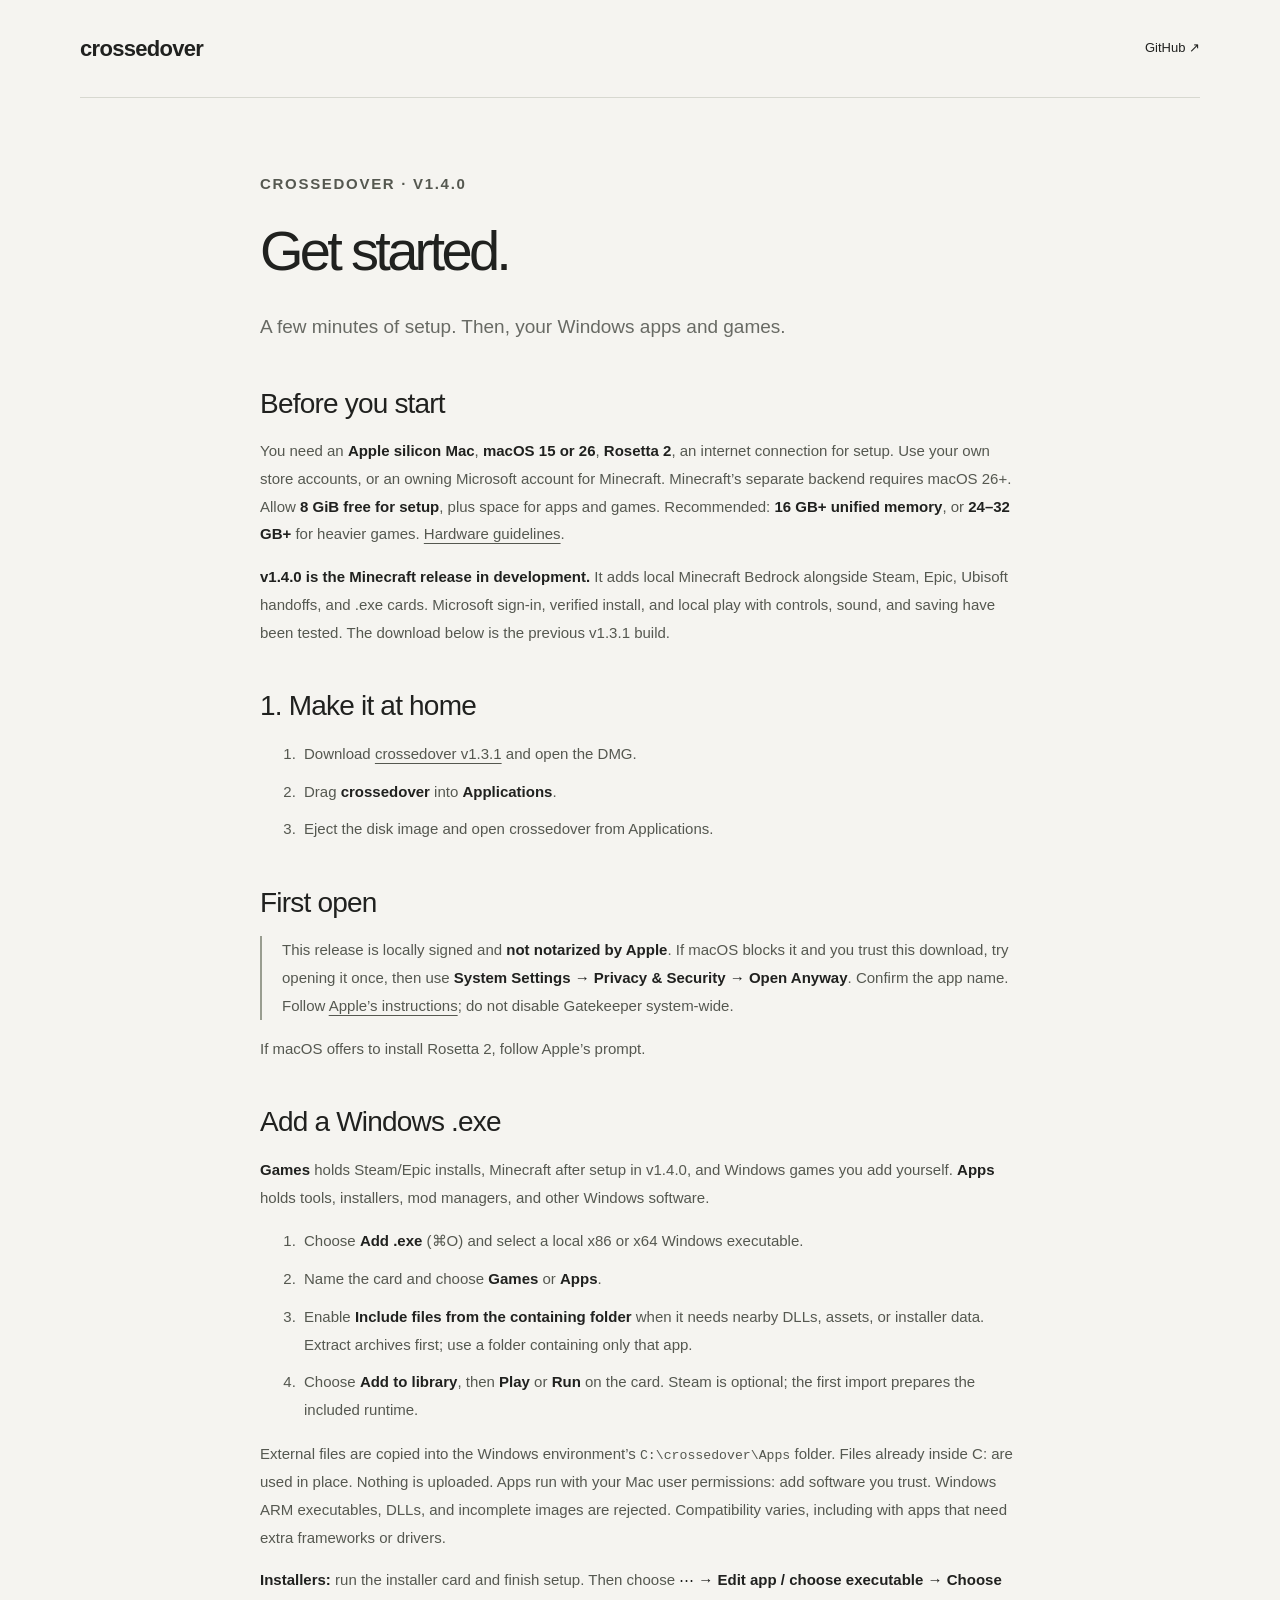
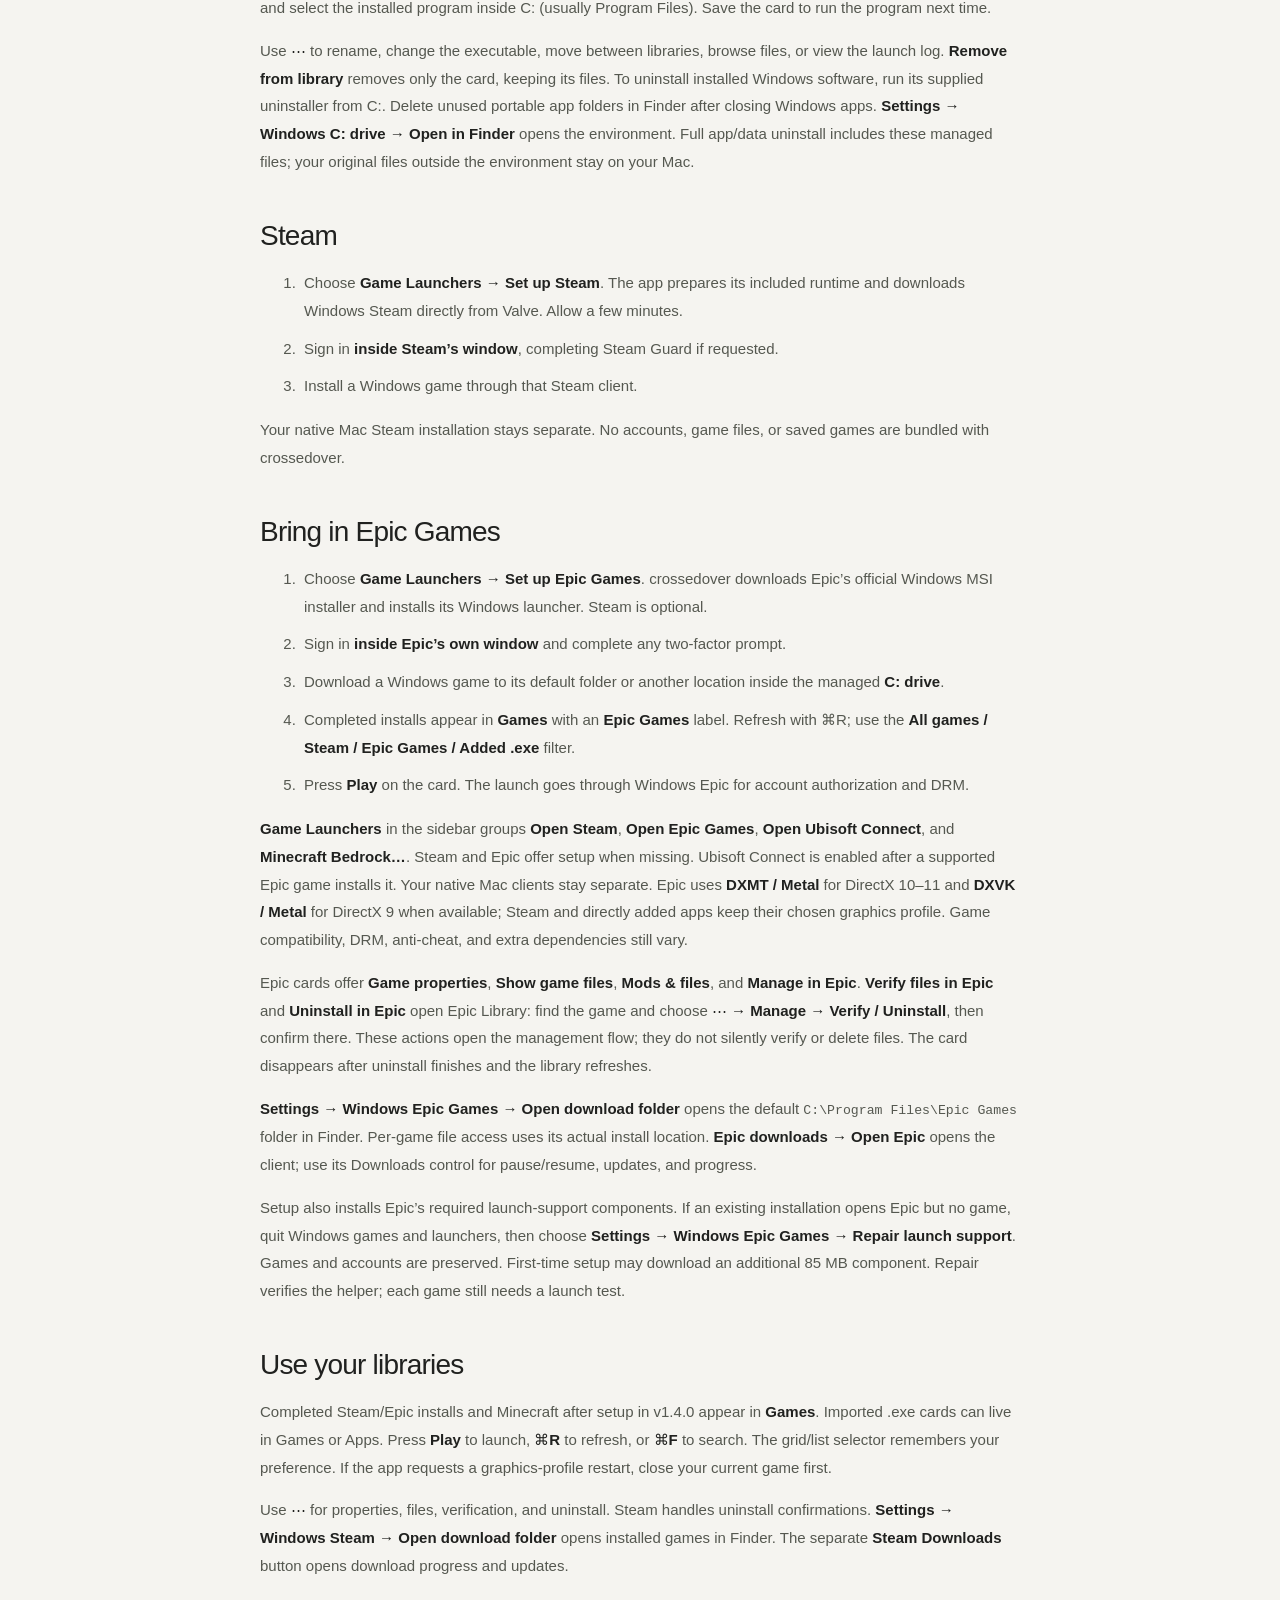
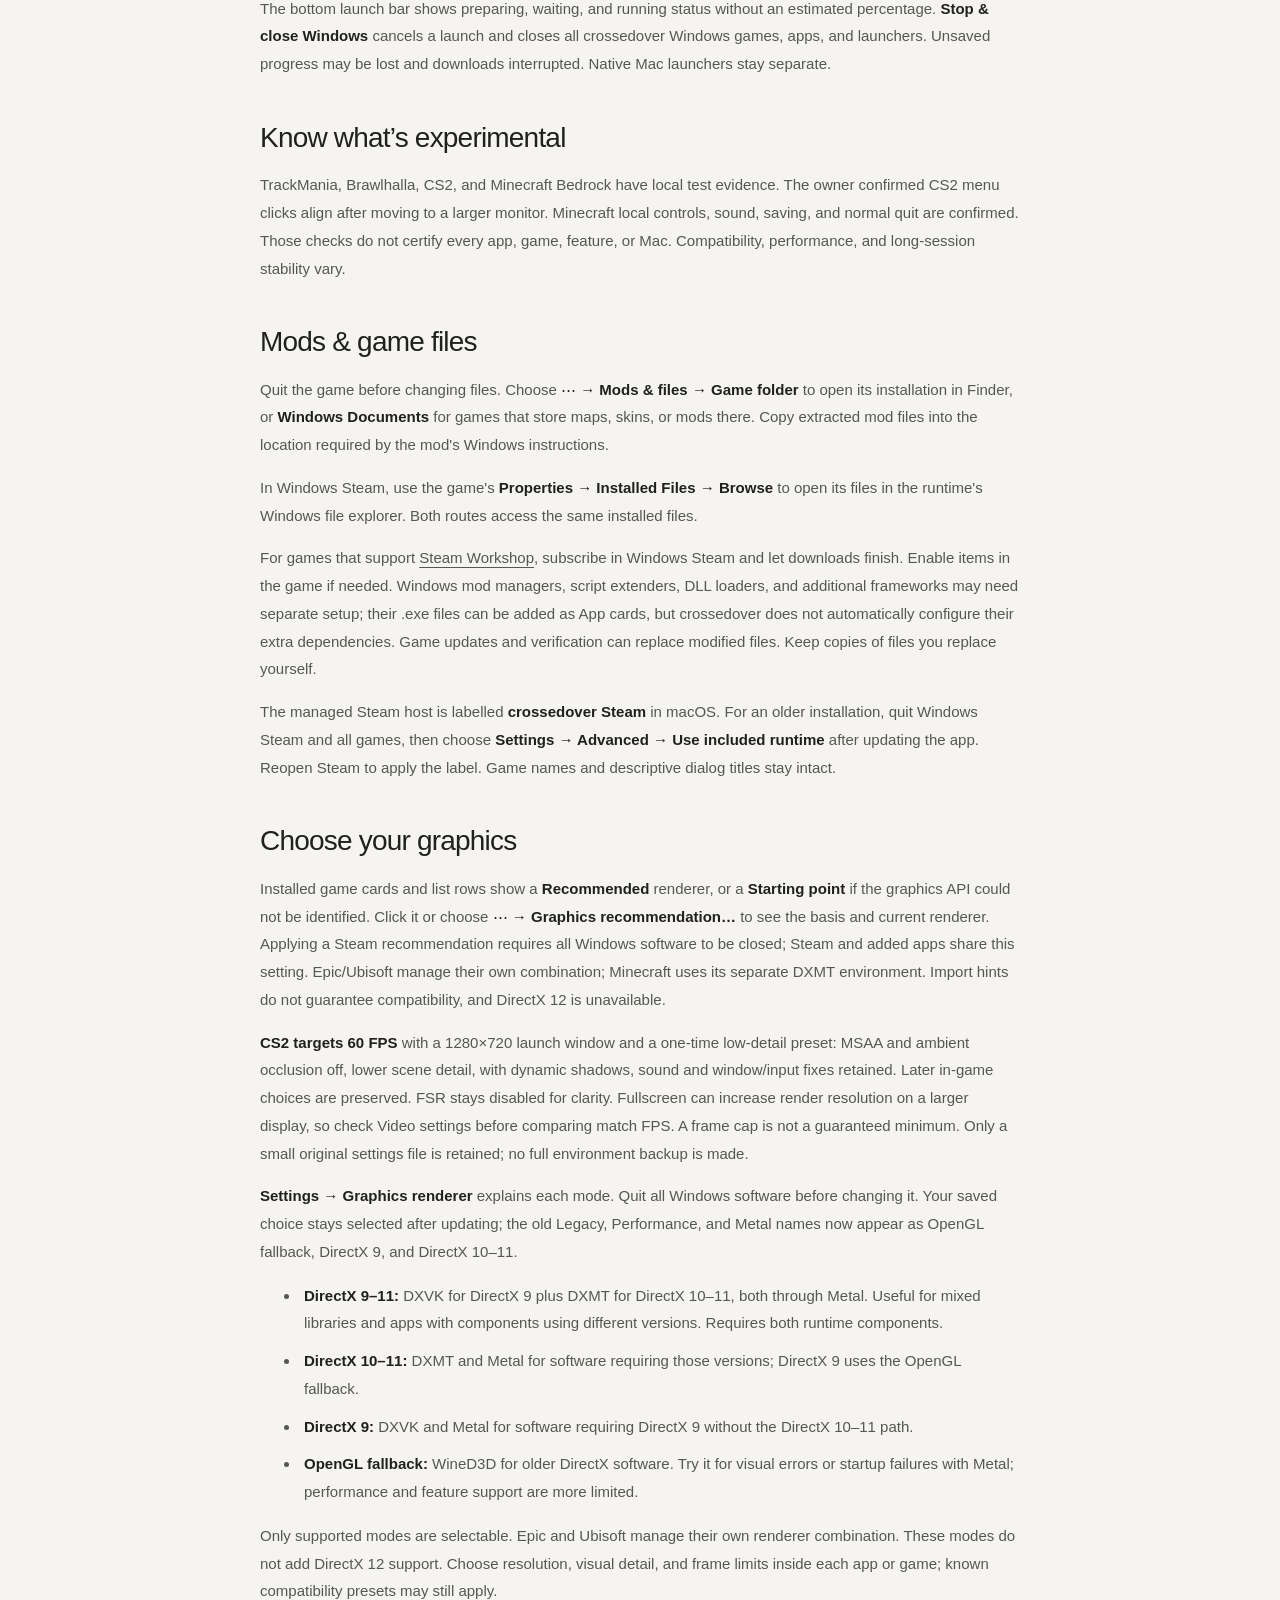
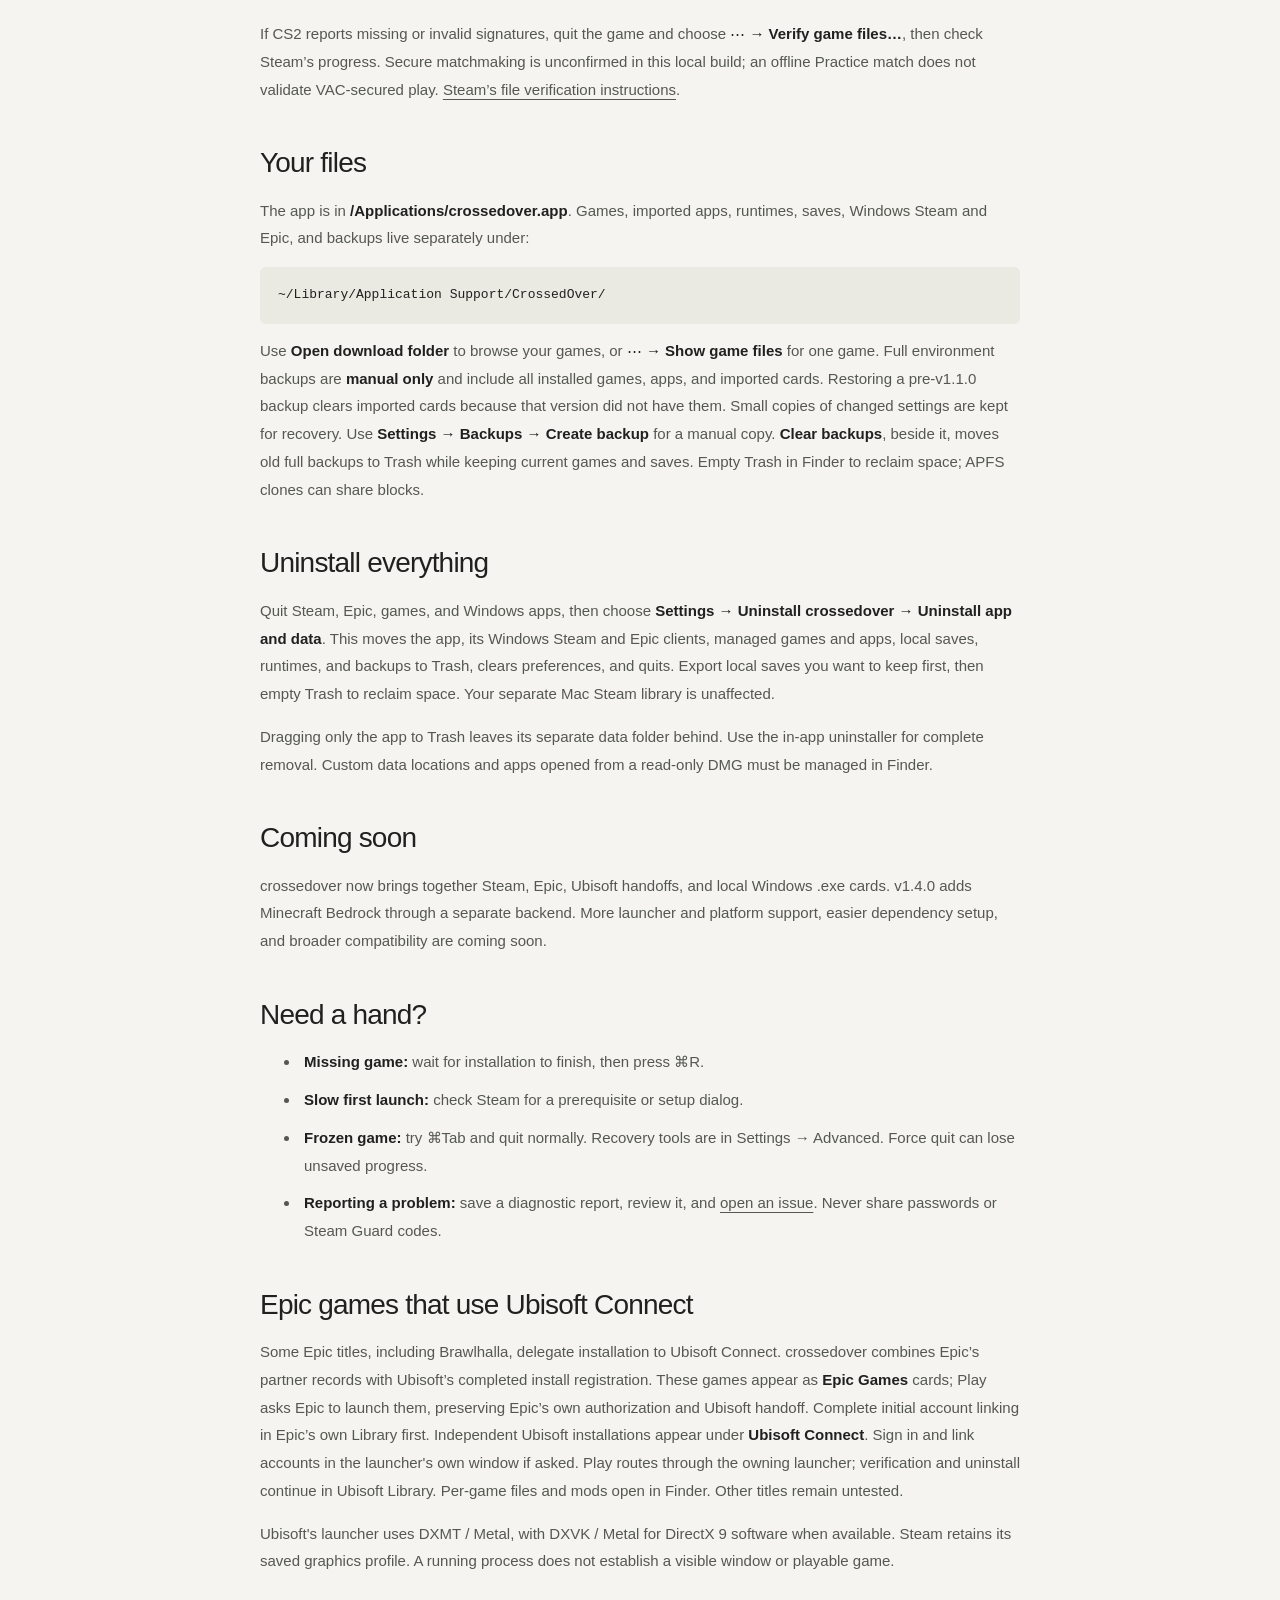
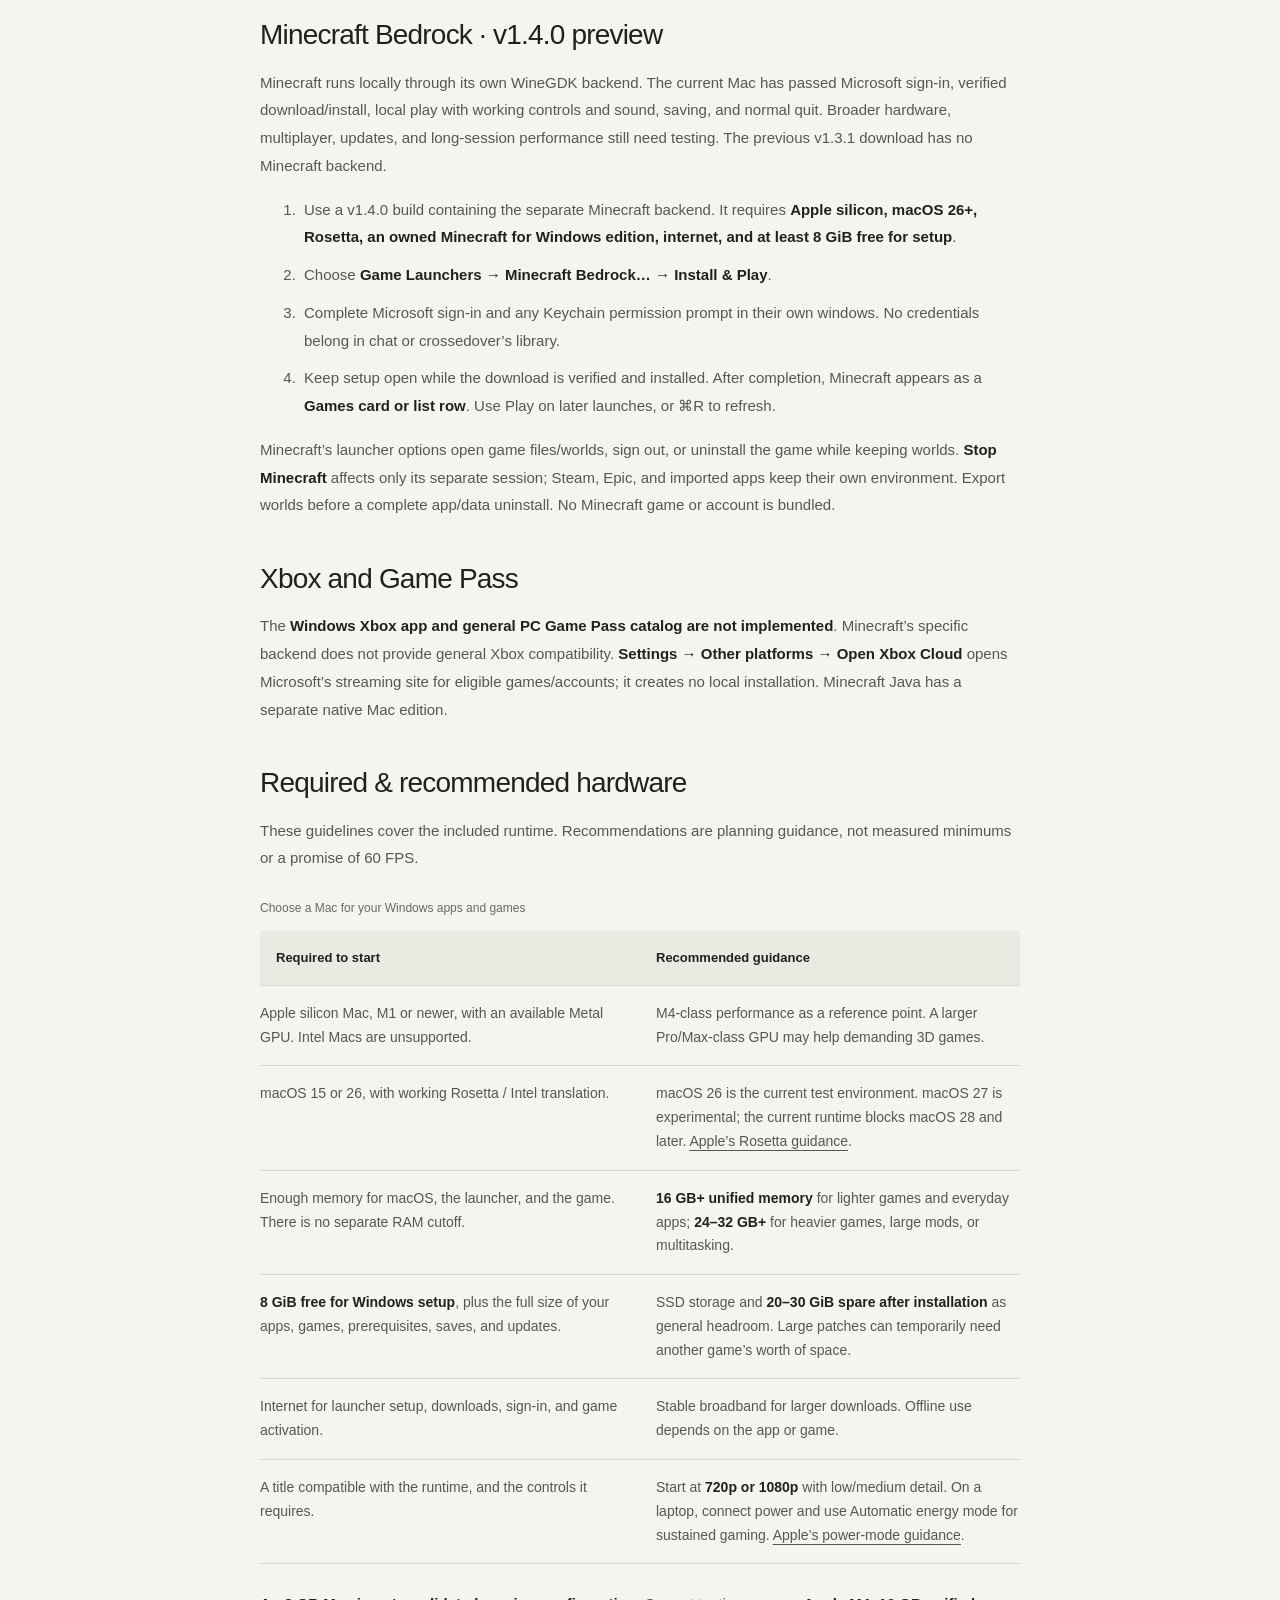
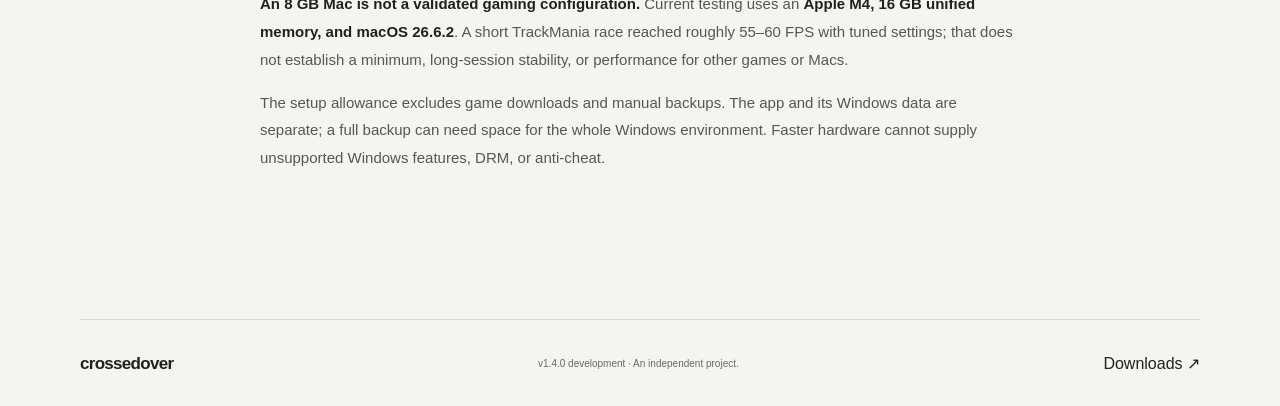
==== docs/QUICKSTART.html @ 3f517276 "Recommend renderers per game and reduce CS2 scene rendering costs" ====
<!doctype html><html lang="en"><head><meta charset="utf-8"><meta name="viewport" content="width=device-width,initial-scale=1"><title>crossedover v1.4.0 — Quickstart</title><meta name="description" content="crossedover v1.4.0 guide: Windows .exe cards, Steam, Epic, Ubisoft handoffs, and local Minecraft Bedrock on Mac."><link rel="canonical" href="https://corypearl.github.io/crossedover/quickstart.html"><style>:root{color-scheme:light;--paper:#f5f4f0;--ink:#20211f;--muted:#686a64;--line:#d7d8d0;--soft:#eaeae3;font-family:-apple-system,BlinkMacSystemFont,"Segoe UI",sans-serif;font-synthesis:none}
*{box-sizing:border-box}html{scroll-behavior:smooth;scroll-padding-top:32px}body{margin:0;background:var(--paper);color:var(--ink);font-size:16px;line-height:1.6}a{color:inherit;text-underline-offset:4px}a:focus-visible,summary:focus-visible{outline:2px solid var(--ink);outline-offset:6px;border-radius:2px}.wrap{width:min(1120px,calc(100% - 80px));margin-inline:auto}.skip{position:absolute;left:24px;top:-70px;padding:10px 18px;background:var(--ink);color:var(--paper);z-index:5}.skip:focus{top:12px}.nav{display:flex;justify-content:space-between;align-items:center;padding-block:31px;border-bottom:1px solid var(--line)}.wordmark{display:inline-flex;gap:11px;align-items:center;font-size:22px;font-weight:650;letter-spacing:-.7px;text-decoration:none}.wordmark img{display:block}.nav nav{display:flex;gap:30px;font-size:13px}.nav nav a{text-decoration:none}.nav nav a:hover{text-decoration:underline}.eyebrow{font-size:10px;line-height:1.5;letter-spacing:1.7px;font-weight:600;color:var(--muted);margin:0 0 24px}.hero{padding-block:96px 62px;display:grid;grid-template-columns:1.2fr 1fr;gap:64px;align-items:end}h1,h2,h3,p{margin-top:0}h1{font-size:clamp(46px,5.4vw,76px);font-weight:500;line-height:1.05;letter-spacing:-3.7px;margin-bottom:0}h2{font-size:clamp(30px,3.3vw,44px);line-height:1.12;font-weight:500;letter-spacing:-1.8px;margin-bottom:0}h3{font-size:16px;font-weight:600;letter-spacing:-.3px;margin-bottom:9px}.hero-copy{max-width:390px}.hero-copy>p:first-child{font-size:17px;color:#51534e;line-height:1.75;margin-bottom:24px}.button{display:inline-flex;align-items:center;justify-content:space-between;gap:36px;min-height:48px;padding:12px 20px;background:var(--ink);color:var(--paper);border:1px solid var(--ink);border-radius:6px;font-size:13px;font-weight:600;text-decoration:none;transition:background .15s,transform .15s}.button:hover{background:#393b36;transform:translateY(-1px)}.button span{font-size:19px;font-weight:400;line-height:1}.download-note{font-size:11px;color:var(--muted);line-height:1.8;margin:14px 0 0}.app-preview{margin-top:0;margin-bottom:0}.app-frame{position:relative;overflow:hidden;border:1px solid #353633;border-radius:12px;background:#161616;box-shadow:0 16px 36px #20211f0b}.app-frame>img{display:block;width:100%;height:auto}.traffic-lights{position:absolute;top:16px;left:17px;display:flex;gap:7px;z-index:1}.traffic-lights i{width:9px;height:9px;background:#777b74;border-radius:50%}.traffic-lights i:nth-child(2){background:#62665f}.traffic-lights i:nth-child(3){background:#51554e}figcaption{display:flex;justify-content:space-between;gap:20px;margin-top:15px;font-size:11px;color:var(--muted)}.intro{padding-block:94px 82px}.intro-columns{display:grid;grid-template-columns:1fr 1fr;gap:64px}.intro-columns>p{max-width:480px;color:var(--muted);font-size:15px}.details-grid{display:grid;grid-template-columns:repeat(3,1fr);gap:48px;margin-top:50px;border-top:1px solid var(--line);padding-top:24px}.details-grid span{font-size:11px;color:var(--muted)}.details-grid h3{margin-top:22px}.details-grid p{font-size:13px;color:var(--muted);max-width:285px;margin-bottom:0}.getting-started{border-block:1px solid var(--line);padding-block:56px}.section-heading{display:flex;justify-content:space-between;gap:32px;align-items:end}.section-heading>a{font-size:13px;white-space:nowrap}.steps{list-style:none;margin:40px 0 0;padding:0;display:grid;grid-template-columns:repeat(3,1fr);gap:48px}.steps li{display:flex;gap:15px;align-items:flex-start}.steps li>span{display:grid;place-items:center;flex:none;width:24px;height:24px;border:1px solid #bcbeb4;border-radius:50%;font-size:11px}.steps h3{font-size:14px}.steps p{font-size:13px;color:var(--muted);margin:0}.questions{padding-block:78px}.questions h2{margin-bottom:34px}.questions details{border-bottom:1px solid var(--line);padding-block:21px}.questions summary{list-style:none;cursor:pointer;display:flex;align-items:center;justify-content:space-between;gap:20px;font-size:15px;font-weight:500}.questions summary::-webkit-details-marker{display:none}.questions summary:after{content:"+";font-size:21px;color:var(--muted);font-weight:300}.questions details[open] summary:after{content:"−"}.questions details p{font-size:13px;color:var(--muted);max-width:740px;margin:15px 0 1px;line-height:1.85}code{font-family:ui-monospace,SFMono-Regular,Menlo,monospace;font-size:.88em;overflow-wrap:anywhere}.last-call{display:flex;justify-content:space-between;gap:32px;align-items:center;background:var(--soft);padding:40px;border-radius:8px}.last-call .eyebrow{margin-bottom:12px}.last-call h2{font-size:32px;letter-spacing:-1.2px}footer{display:flex;justify-content:space-between;gap:35px;align-items:center;margin-top:72px;padding-block:30px;border-top:1px solid var(--line)}footer .wordmark{font-size:17px}footer p{font-size:10px;color:var(--muted);margin:0}footer>div{display:flex;gap:22px;font-size:11px}footer a{text-decoration:none}.guide{max-width:760px;padding-block:72px 60px}.guide h1{font-size:56px;margin-bottom:28px}.guide .lede{font-size:19px;color:var(--muted);margin-bottom:42px}.guide h2{font-size:28px;letter-spacing:-.8px;margin-top:44px;margin-bottom:18px}.guide p,.guide li{font-size:15px;color:#555850;line-height:1.85}.guide li{padding-left:4px;margin-bottom:10px}.guide strong{color:var(--ink);font-weight:600}.guide .note{border-left:2px solid #999d90;padding-left:20px}.guide figure{margin:32px 0}.guide figure img{display:block;width:100%;height:auto;border-radius:8px;border:1px solid var(--line)}.guide pre{padding:18px;background:var(--soft);border-radius:6px;white-space:pre-wrap;overflow-wrap:anywhere;font-size:13px}.guide .back{display:inline-block;font-size:12px;margin-bottom:32px}
@media(min-width:1500px){.wrap{width:min(1220px,calc(100% - 120px))}.hero{padding-top:112px}}
@media(max-width:850px){.wrap{width:calc(100% - 48px)}.hero{grid-template-columns:1fr;gap:30px;padding-top:58px;padding-bottom:40px}.hero-copy{max-width:540px}h1{font-size:64px;letter-spacing:-2.9px}.intro{padding-block:64px}.intro-columns{gap:28px}.details-grid,.steps{gap:24px}.section-heading{align-items:start}.last-call{padding:30px}.last-call h2{font-size:28px}.traffic-lights{top:11px;left:12px;gap:5px}.traffic-lights i{width:7px;height:7px}footer{flex-wrap:wrap}.guide{padding-top:48px}}
@media(max-width:560px){.wrap{width:calc(100% - 40px)}.nav{padding-block:24px}.wordmark{font-size:20px}.nav nav{gap:18px;font-size:12px}.nav .wordmark img{width:23px;height:25px}h1{font-size:46px;letter-spacing:-2px}.hero .eyebrow{font-size:9px;letter-spacing:1.3px}.hero-copy>p:first-child{font-size:15px}.app-frame{border-radius:6px}.traffic-lights{top:6px;left:7px;gap:3px}.traffic-lights i{width:4px;height:4px}figcaption{font-size:10px}.intro-columns,.details-grid,.steps{grid-template-columns:1fr}.intro-columns{gap:22px}.details-grid{margin-top:34px;gap:25px}.details-grid>div{display:grid;grid-template-columns:28px 1fr;column-gap:12px}.details-grid span{grid-row:1/3;padding-top:3px}.details-grid h3{margin-top:0}.details-grid p{grid-column:2;max-width:none}.section-heading{display:block}.section-heading>a{display:inline-block;margin-top:22px}.getting-started{padding-block:38px}.steps{gap:25px;margin-top:32px}.questions{padding-block:56px}.questions summary{font-size:14px}.last-call{display:block;padding:28px 24px}.last-call .button{margin-top:26px}footer{margin-top:50px;align-items:start;gap:22px}footer p{order:3;flex-basis:100%}.guide h1{font-size:44px}.guide .lede{font-size:17px}}
@media(prefers-reduced-motion:reduce){html{scroll-behavior:auto}*,*:before,*:after{transition:none!important}}

.download-stats{margin-top:18px;font-size:13px;color:var(--ink,#ededed)}
.download-stats span{display:block;margin-top:5px;font-size:10px;line-height:1.5;color:var(--muted,#999)}

.hardware-table{width:100%;border-collapse:collapse;table-layout:fixed;margin:26px 0;font-size:14px;line-height:1.7;color:#555850}.hardware-table caption{text-align:left;font-size:12px;color:var(--muted);margin-bottom:12px}.hardware-table th,.hardware-table td{text-align:left;vertical-align:top;padding:16px;border-bottom:1px solid var(--line);overflow-wrap:anywhere}.hardware-table th{color:var(--ink);font-size:13px;font-weight:600;background:var(--soft)}.hardware-table th:first-child,.hardware-table td:first-child{padding-left:0}.hardware-table th:first-child{padding-left:16px}.hardware-table td:last-child{padding-right:0}@media(max-width:560px){.hardware-table{font-size:12px;line-height:1.65}.hardware-table th,.hardware-table td{padding:12px 8px}.hardware-table th:first-child{padding-left:8px}}
</style></head><body><header class="nav wrap"><a class="wordmark" href="https://corypearl.github.io/crossedover/">crossedover</a><nav aria-label="Main navigation"><a href="https://github.com/CoryPearl/crossedover">GitHub ↗</a></nav></header><main class="guide wrap"><p class="eyebrow">CROSSEDOVER · V1.4.0</p>
<h1>Get started.</h1><p class="lede">A few minutes of setup. Then, your Windows apps and games.</p>
<h2>Before you start</h2><p>You need an <strong>Apple silicon Mac</strong>, <strong>macOS 15 or 26</strong>, <strong>Rosetta 2</strong>, an internet connection for setup. Use your own store accounts, or an owning Microsoft account for Minecraft. Minecraft’s separate backend requires macOS 26+. Allow <strong>8 GiB free for setup</strong>, plus space for apps and games. Recommended: <strong>16 GB+ unified memory</strong>, or <strong>24–32 GB+</strong> for heavier games. <a href="#hardware">Hardware guidelines</a>.</p>
<p><strong>v1.4.0 is the Minecraft release in development.</strong> It adds local Minecraft Bedrock alongside Steam, Epic, Ubisoft handoffs, and .exe cards. Microsoft sign-in, verified install, and local play with controls, sound, and saving have been tested. The download below is the previous v1.3.1 build.</p><h2>1. Make it at home</h2><ol><li>Download <a href="https://github.com/CoryPearl/crossedover/releases/download/v1.3.1/crossedover-1.3.1.dmg">crossedover v1.3.1</a> and open the DMG.</li><li>Drag <strong>crossedover</strong> into <strong>Applications</strong>.</li><li>Eject the disk image and open crossedover from Applications.</li></ol>
<h2 id="first-open">First open</h2><p class="note">This release is locally signed and <strong>not notarized by Apple</strong>. If macOS blocks it and you trust this download, try opening it once, then use <strong>System Settings → Privacy &amp; Security → Open Anyway</strong>. Confirm the app name. Follow <a href="https://support.apple.com/en-us/102445">Apple’s instructions</a>; do not disable Gatekeeper system-wide.</p><p>If macOS offers to install Rosetta 2, follow Apple’s prompt.</p>
<h2 id="exe">Add a Windows .exe</h2><p><strong>Games</strong> holds Steam/Epic installs, Minecraft after setup in v1.4.0, and Windows games you add yourself. <strong>Apps</strong> holds tools, installers, mod managers, and other Windows software.</p><ol><li>Choose <strong>Add .exe</strong> (⌘O) and select a local x86 or x64 Windows executable.</li><li>Name the card and choose <strong>Games</strong> or <strong>Apps</strong>.</li><li>Enable <strong>Include files from the containing folder</strong> when it needs nearby DLLs, assets, or installer data. Extract archives first; use a folder containing only that app.</li><li>Choose <strong>Add to library</strong>, then <strong>Play</strong> or <strong>Run</strong> on the card. Steam is optional; the first import prepares the included runtime.</li></ol><p>External files are copied into the Windows environment’s <code>C:\crossedover\Apps</code> folder. Files already inside C: are used in place. Nothing is uploaded. Apps run with your Mac user permissions: add software you trust. Windows ARM executables, DLLs, and incomplete images are rejected. Compatibility varies, including with apps that need extra frameworks or drivers.</p><p><strong>Installers:</strong> run the installer card and finish setup. Then choose <strong>⋯ → Edit app / choose executable → Choose</strong> and select the installed program inside C: (usually Program Files). Save the card to run the program next time.</p><p>Use <strong>⋯</strong> to rename, change the executable, move between libraries, browse files, or view the launch log. <strong>Remove from library</strong> removes only the card, keeping its files. To uninstall installed Windows software, run its supplied uninstaller from C:. Delete unused portable app folders in Finder after closing Windows apps. <strong>Settings → Windows C: drive → Open in Finder</strong> opens the environment. Full app/data uninstall includes these managed files; your original files outside the environment stay on your Mac.</p>
<h2>Steam</h2><ol><li>Choose <strong>Game Launchers → Set up Steam</strong>. The app prepares its included runtime and downloads Windows Steam directly from Valve. Allow a few minutes.</li><li>Sign in <strong>inside Steam’s window</strong>, completing Steam Guard if requested.</li><li>Install a Windows game through that Steam client.</li></ol><p>Your native Mac Steam installation stays separate. No accounts, game files, or saved games are bundled with crossedover.</p>
<h2 id="epic">Bring in Epic Games</h2><ol><li>Choose <strong>Game Launchers → Set up Epic Games</strong>. crossedover downloads Epic’s official Windows MSI installer and installs its Windows launcher. Steam is optional.</li><li>Sign in <strong>inside Epic’s own window</strong> and complete any two-factor prompt.</li><li>Download a Windows game to its default folder or another location inside the managed <strong>C: drive</strong>.</li><li>Completed installs appear in <strong>Games</strong> with an <strong>Epic Games</strong> label. Refresh with ⌘R; use the <strong>All games / Steam / Epic Games / Added .exe</strong> filter.</li><li>Press <strong>Play</strong> on the card. The launch goes through Windows Epic for account authorization and DRM.</li></ol><p><strong>Game Launchers</strong> in the sidebar groups <strong>Open Steam</strong>, <strong>Open Epic Games</strong>, <strong>Open Ubisoft Connect</strong>, and <strong>Minecraft Bedrock…</strong>. Steam and Epic offer setup when missing. Ubisoft Connect is enabled after a supported Epic game installs it. Your native Mac clients stay separate. Epic uses <strong>DXMT / Metal</strong> for DirectX 10–11 and <strong>DXVK / Metal</strong> for DirectX 9 when available; Steam and directly added apps keep their chosen graphics profile. Game compatibility, DRM, anti-cheat, and extra dependencies still vary.</p><p>Epic cards offer <strong>Game properties</strong>, <strong>Show game files</strong>, <strong>Mods &amp; files</strong>, and <strong>Manage in Epic</strong>. <strong>Verify files in Epic</strong> and <strong>Uninstall in Epic</strong> open Epic Library: find the game and choose <strong>⋯ → Manage → Verify / Uninstall</strong>, then confirm there. These actions open the management flow; they do not silently verify or delete files. The card disappears after uninstall finishes and the library refreshes.</p><p><strong>Settings → Windows Epic Games → Open download folder</strong> opens the default <code>C:\Program Files\Epic Games</code> folder in Finder. Per-game file access uses its actual install location. <strong>Epic downloads → Open Epic</strong> opens the client; use its Downloads control for pause/resume, updates, and progress.</p>
<p>Setup also installs Epic’s required launch-support components. If an existing installation opens Epic but no game, quit Windows games and launchers, then choose <strong>Settings → Windows Epic Games → Repair launch support</strong>. Games and accounts are preserved. First-time setup may download an additional 85 MB component. Repair verifies the helper; each game still needs a launch test.</p><h2>Use your libraries</h2><p>Completed Steam/Epic installs and Minecraft after setup in v1.4.0 appear in <strong>Games</strong>. Imported .exe cards can live in Games or Apps. Press <strong>Play</strong> to launch, <strong>⌘R</strong> to refresh, or <strong>⌘F</strong> to search. The grid/list selector remembers your preference. If the app requests a graphics-profile restart, close your current game first.</p><p>Use <strong>⋯</strong> for properties, files, verification, and uninstall. Steam handles uninstall confirmations. <strong>Settings → Windows Steam → Open download folder</strong> opens installed games in Finder. The separate <strong>Steam Downloads</strong> button opens download progress and updates.</p>

<p>The bottom launch bar shows preparing, waiting, and running status without an estimated percentage. <strong>Stop &amp; close Windows</strong> cancels a launch and closes all crossedover Windows games, apps, and launchers. Unsaved progress may be lost and downloads interrupted. Native Mac launchers stay separate.</p><h2>Know what’s experimental</h2><p>TrackMania, Brawlhalla, CS2, and Minecraft Bedrock have local test evidence. The owner confirmed CS2 menu clicks align after moving to a larger monitor. Minecraft local controls, sound, saving, and normal quit are confirmed. Those checks do not certify every app, game, feature, or Mac. Compatibility, performance, and long-session stability vary.</p>
<h2 id="mods">Mods &amp; game files</h2><p>Quit the game before changing files. Choose <strong>⋯ → Mods &amp; files → Game folder</strong> to open its installation in Finder, or <strong>Windows Documents</strong> for games that store maps, skins, or mods there. Copy extracted mod files into the location required by the mod's Windows instructions.</p><p>In Windows Steam, use the game's <strong>Properties → Installed Files → Browse</strong> to open its files in the runtime's Windows file explorer. Both routes access the same installed files.</p><p>For games that support <a href="https://partner.steamgames.com/doc/features/workshop/implementation">Steam Workshop</a>, subscribe in Windows Steam and let downloads finish. Enable items in the game if needed. Windows mod managers, script extenders, DLL loaders, and additional frameworks may need separate setup; their .exe files can be added as App cards, but crossedover does not automatically configure their extra dependencies. Game updates and verification can replace modified files. Keep copies of files you replace yourself.</p><p>The managed Steam host is labelled <strong>crossedover Steam</strong> in macOS. For an older installation, quit Windows Steam and all games, then choose <strong>Settings → Advanced → Use included runtime</strong> after updating the app. Reopen Steam to apply the label. Game names and descriptive dialog titles stay intact.</p><h2>Choose your graphics</h2><p>Installed game cards and list rows show a <strong>Recommended</strong> renderer, or a <strong>Starting point</strong> if the graphics API could not be identified. Click it or choose <strong>⋯ → Graphics recommendation…</strong> to see the basis and current renderer. Applying a Steam recommendation requires all Windows software to be closed; Steam and added apps share this setting. Epic/Ubisoft manage their own combination; Minecraft uses its separate DXMT environment. Import hints do not guarantee compatibility, and DirectX 12 is unavailable.</p><p><strong>CS2 targets 60 FPS</strong> with a 1280×720 launch window and a one-time low-detail preset: MSAA and ambient occlusion off, lower scene detail, with dynamic shadows, sound and window/input fixes retained. Later in-game choices are preserved. FSR stays disabled for clarity. Fullscreen can increase render resolution on a larger display, so check Video settings before comparing match FPS. A frame cap is not a guaranteed minimum. Only a small original settings file is retained; no full environment backup is made.</p><p><strong>Settings → Graphics renderer</strong> explains each mode. Quit all Windows software before changing it. Your saved choice stays selected after updating; the old Legacy, Performance, and Metal names now appear as OpenGL fallback, DirectX 9, and DirectX 10–11.</p><ul><li><strong>DirectX 9–11:</strong> DXVK for DirectX 9 plus DXMT for DirectX 10–11, both through Metal. Useful for mixed libraries and apps with components using different versions. Requires both runtime components.</li><li><strong>DirectX 10–11:</strong> DXMT and Metal for software requiring those versions; DirectX 9 uses the OpenGL fallback.</li><li><strong>DirectX 9:</strong> DXVK and Metal for software requiring DirectX 9 without the DirectX 10–11 path.</li><li><strong>OpenGL fallback:</strong> WineD3D for older DirectX software. Try it for visual errors or startup failures with Metal; performance and feature support are more limited.</li></ul><p>Only supported modes are selectable. Epic and Ubisoft manage their own renderer combination. These modes do not add DirectX 12 support. Choose resolution, visual detail, and frame limits inside each app or game; known compatibility presets may still apply.</p><p>If CS2 reports missing or invalid signatures, quit the game and choose <strong>⋯ → Verify game files…</strong>, then check Steam’s progress. Secure matchmaking is unconfirmed in this local build; an offline Practice match does not validate VAC-secured play. <a href="https://help.steampowered.com/en/faqs/view/0C48-FCBD-DA71-93EB/">Steam’s file verification instructions</a>.</p><h2>Your files</h2><p>The app is in <strong>/Applications/crossedover.app</strong>. Games, imported apps, runtimes, saves, Windows Steam and Epic, and backups live separately under:</p><pre>~/Library/Application Support/CrossedOver/</pre><p>Use <strong>Open download folder</strong> to browse your games, or <strong>⋯ → Show game files</strong> for one game. Full environment backups are <strong>manual only</strong> and include all installed games, apps, and imported cards. Restoring a pre-v1.1.0 backup clears imported cards because that version did not have them. Small copies of changed settings are kept for recovery. Use <strong>Settings → Backups → Create backup</strong> for a manual copy. <strong>Clear backups</strong>, beside it, moves old full backups to Trash while keeping current games and saves. Empty Trash in Finder to reclaim space; APFS clones can share blocks.</p>
<h2>Uninstall everything</h2><p>Quit Steam, Epic, games, and Windows apps, then choose <strong>Settings → Uninstall crossedover → Uninstall app and data</strong>. This moves the app, its Windows Steam and Epic clients, managed games and apps, local saves, runtimes, and backups to Trash, clears preferences, and quits. Export local saves you want to keep first, then empty Trash to reclaim space. Your separate Mac Steam library is unaffected.</p><p>Dragging only the app to Trash leaves its separate data folder behind. Use the in-app uninstaller for complete removal. Custom data locations and apps opened from a read-only DMG must be managed in Finder.</p><h2>Coming soon</h2><p>crossedover now brings together Steam, Epic, Ubisoft handoffs, and local Windows .exe cards. v1.4.0 adds Minecraft Bedrock through a separate backend. More launcher and platform support, easier dependency setup, and broader compatibility are coming soon.</p><h2>Need a hand?</h2><ul><li><strong>Missing game:</strong> wait for installation to finish, then press ⌘R.</li><li><strong>Slow first launch:</strong> check Steam for a prerequisite or setup dialog.</li><li><strong>Frozen game:</strong> try ⌘Tab and quit normally. Recovery tools are in Settings → Advanced. Force quit can lose unsaved progress.</li><li><strong>Reporting a problem:</strong> save a diagnostic report, review it, and <a href="https://github.com/CoryPearl/crossedover/issues">open an issue</a>. Never share passwords or Steam Guard codes.</li></ul><h2 id="ubisoft">Epic games that use Ubisoft Connect</h2>
<p>Some Epic titles, including Brawlhalla, delegate installation to Ubisoft Connect. crossedover combines Epic’s partner records with Ubisoft’s completed install registration. These games appear as <strong>Epic Games</strong> cards; Play asks Epic to launch them, preserving Epic’s own authorization and Ubisoft handoff. Complete initial account linking in Epic’s own Library first. Independent Ubisoft installations appear under <strong>Ubisoft Connect</strong>. Sign in and link accounts in the launcher's own window if asked. Play routes through the owning launcher; verification and uninstall continue in Ubisoft Library. Per-game files and mods open in Finder. Other titles remain untested.</p>
<p>Ubisoft's launcher uses DXMT / Metal, with DXVK / Metal for DirectX 9 software when available. Steam retains its saved graphics profile. A running process does not establish a visible window or playable game.</p>
<h2 id="minecraft">Minecraft Bedrock · v1.4.0 preview</h2>
<p>Minecraft runs locally through its own WineGDK backend. The current Mac has passed Microsoft sign-in, verified download/install, local play with working controls and sound, saving, and normal quit. Broader hardware, multiplayer, updates, and long-session performance still need testing. The previous v1.3.1 download has no Minecraft backend.</p>
<ol><li>Use a v1.4.0 build containing the separate Minecraft backend. It requires <strong>Apple silicon, macOS 26+, Rosetta, an owned Minecraft for Windows edition, internet, and at least 8 GiB free for setup</strong>.</li><li>Choose <strong>Game Launchers → Minecraft Bedrock… → Install &amp; Play</strong>.</li><li>Complete Microsoft sign-in and any Keychain permission prompt in their own windows. No credentials belong in chat or crossedover’s library.</li><li>Keep setup open while the download is verified and installed. After completion, Minecraft appears as a <strong>Games card or list row</strong>. Use Play on later launches, or ⌘R to refresh.</li></ol>
<p>Minecraft’s launcher options open game files/worlds, sign out, or uninstall the game while keeping worlds. <strong>Stop Minecraft</strong> affects only its separate session; Steam, Epic, and imported apps keep their own environment. Export worlds before a complete app/data uninstall. No Minecraft game or account is bundled.</p>
<h2 id="xbox">Xbox and Game Pass</h2>
<p>The <strong>Windows Xbox app and general PC Game Pass catalog are not implemented</strong>. Minecraft’s specific backend does not provide general Xbox compatibility. <strong>Settings → Other platforms → Open Xbox Cloud</strong> opens Microsoft’s streaming site for eligible games/accounts; it creates no local installation. Minecraft Java has a separate native Mac edition.</p>
<h2 id="hardware">Required &amp; recommended hardware</h2>
<p>These guidelines cover the included runtime. Recommendations are planning guidance, not measured minimums or a promise of 60 FPS.</p>
<table class="hardware-table"><caption>Choose a Mac for your Windows apps and games</caption><thead><tr><th scope="col">Required to start</th><th scope="col">Recommended guidance</th></tr></thead><tbody>
<tr><td>Apple silicon Mac, M1 or newer, with an available Metal GPU. Intel Macs are unsupported.</td><td>M4-class performance as a reference point. A larger Pro/Max-class GPU may help demanding 3D games.</td></tr>
<tr><td>macOS 15 or 26, with working Rosetta / Intel translation.</td><td>macOS 26 is the current test environment. macOS 27 is experimental; the current runtime blocks macOS 28 and later. <a href="https://support.apple.com/en-us/102527">Apple’s Rosetta guidance</a>.</td></tr>
<tr><td>Enough memory for macOS, the launcher, and the game. There is no separate RAM cutoff.</td><td><strong>16 GB+ unified memory</strong> for lighter games and everyday apps; <strong>24–32 GB+</strong> for heavier games, large mods, or multitasking.</td></tr>
<tr><td><strong>8 GiB free for Windows setup</strong>, plus the full size of your apps, games, prerequisites, saves, and updates.</td><td>SSD storage and <strong>20–30 GiB spare after installation</strong> as general headroom. Large patches can temporarily need another game’s worth of space.</td></tr>
<tr><td>Internet for launcher setup, downloads, sign-in, and game activation.</td><td>Stable broadband for larger downloads. Offline use depends on the app or game.</td></tr>
<tr><td>A title compatible with the runtime, and the controls it requires.</td><td>Start at <strong>720p or 1080p</strong> with low/medium detail. On a laptop, connect power and use Automatic energy mode for sustained gaming. <a href="https://support.apple.com/en-us/101613">Apple’s power-mode guidance</a>.</td></tr>
</tbody></table>
<p><strong>An 8 GB Mac is not a validated gaming configuration.</strong> Current testing uses an <strong>Apple M4, 16 GB unified memory, and macOS 26.6.2</strong>. A short TrackMania race reached roughly 55–60 FPS with tuned settings; that does not establish a minimum, long-session stability, or performance for other games or Macs.</p>
<p>The setup allowance excludes game downloads and manual backups. The app and its Windows data are separate; a full backup can need space for the whole Windows environment. Faster hardware cannot supply unsupported Windows features, DRM, or anti-cheat.</p>
</main><footer class="wrap"><a class="wordmark" href="https://corypearl.github.io/crossedover/">crossedover</a><p>v1.4.0 development · An independent project.</p><a href="https://github.com/CoryPearl/crossedover/releases/tag/v1.3.1">Downloads ↗</a></footer></body></html>
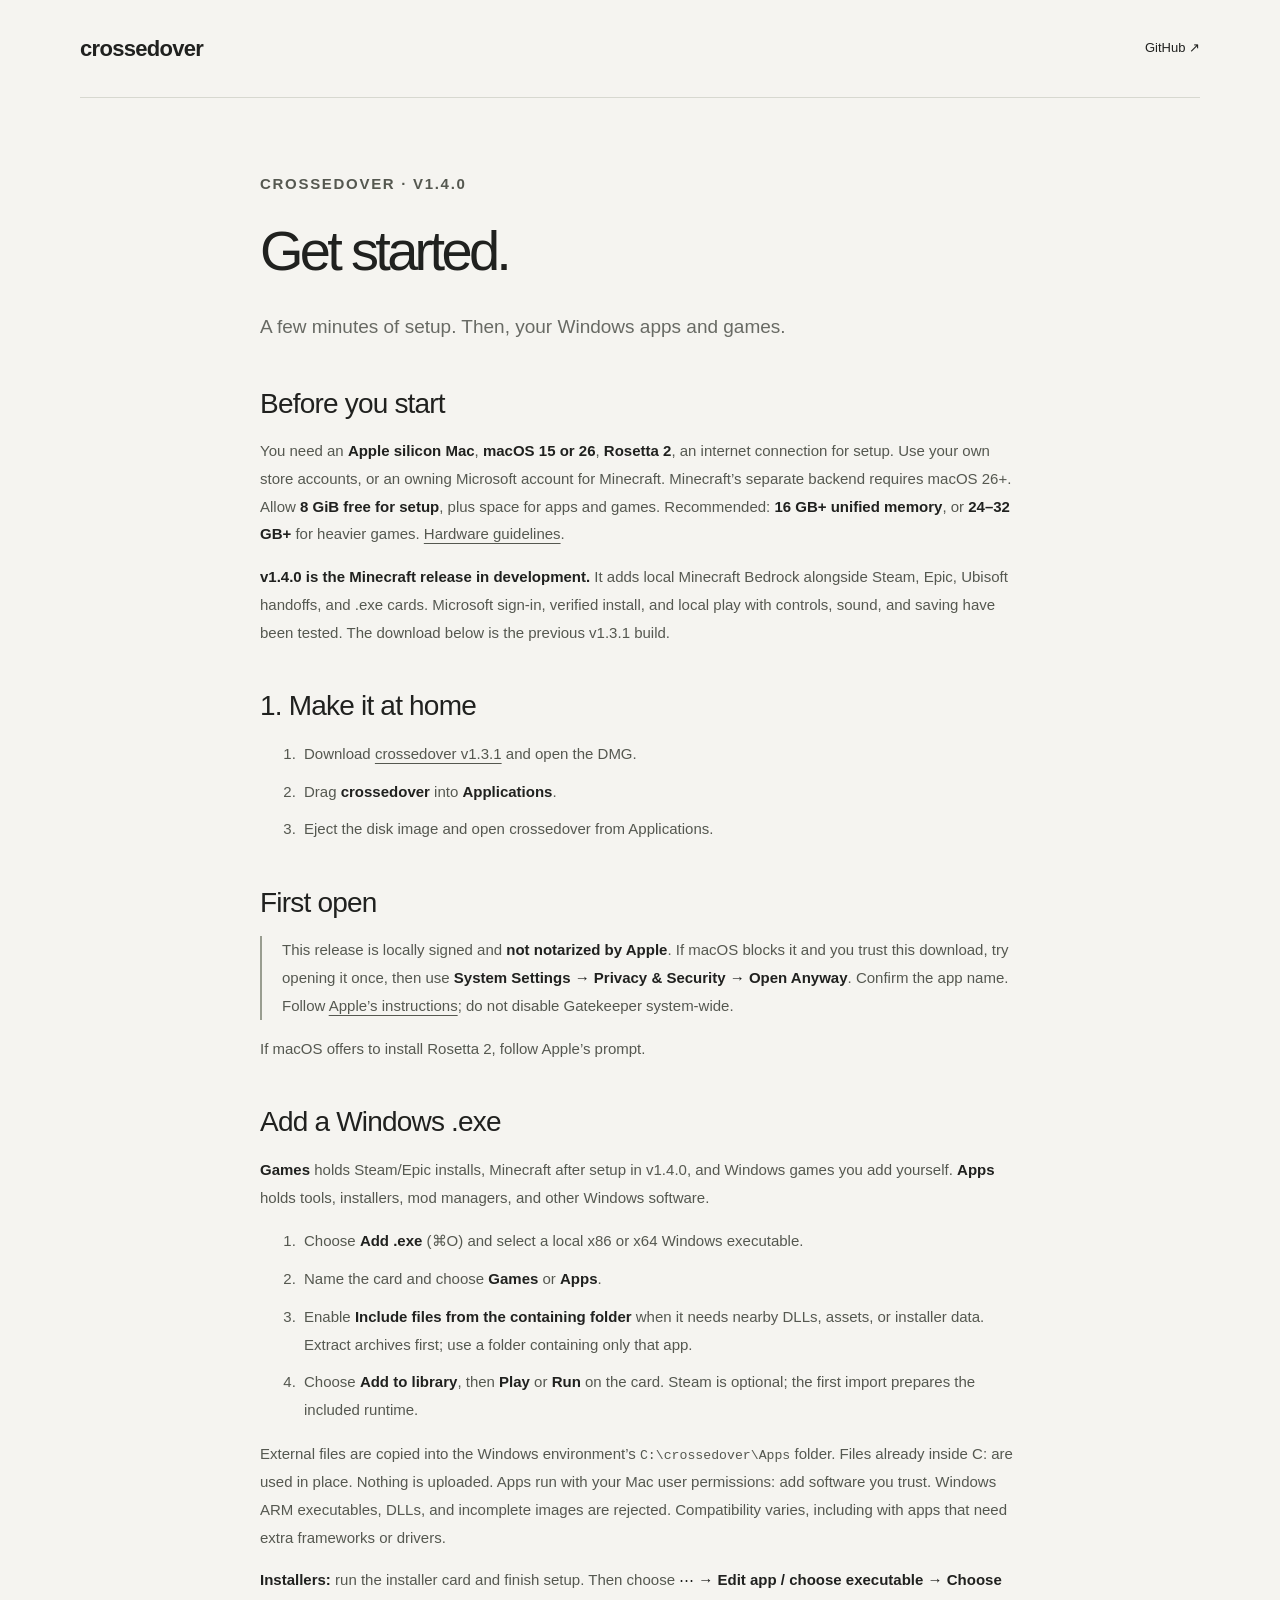
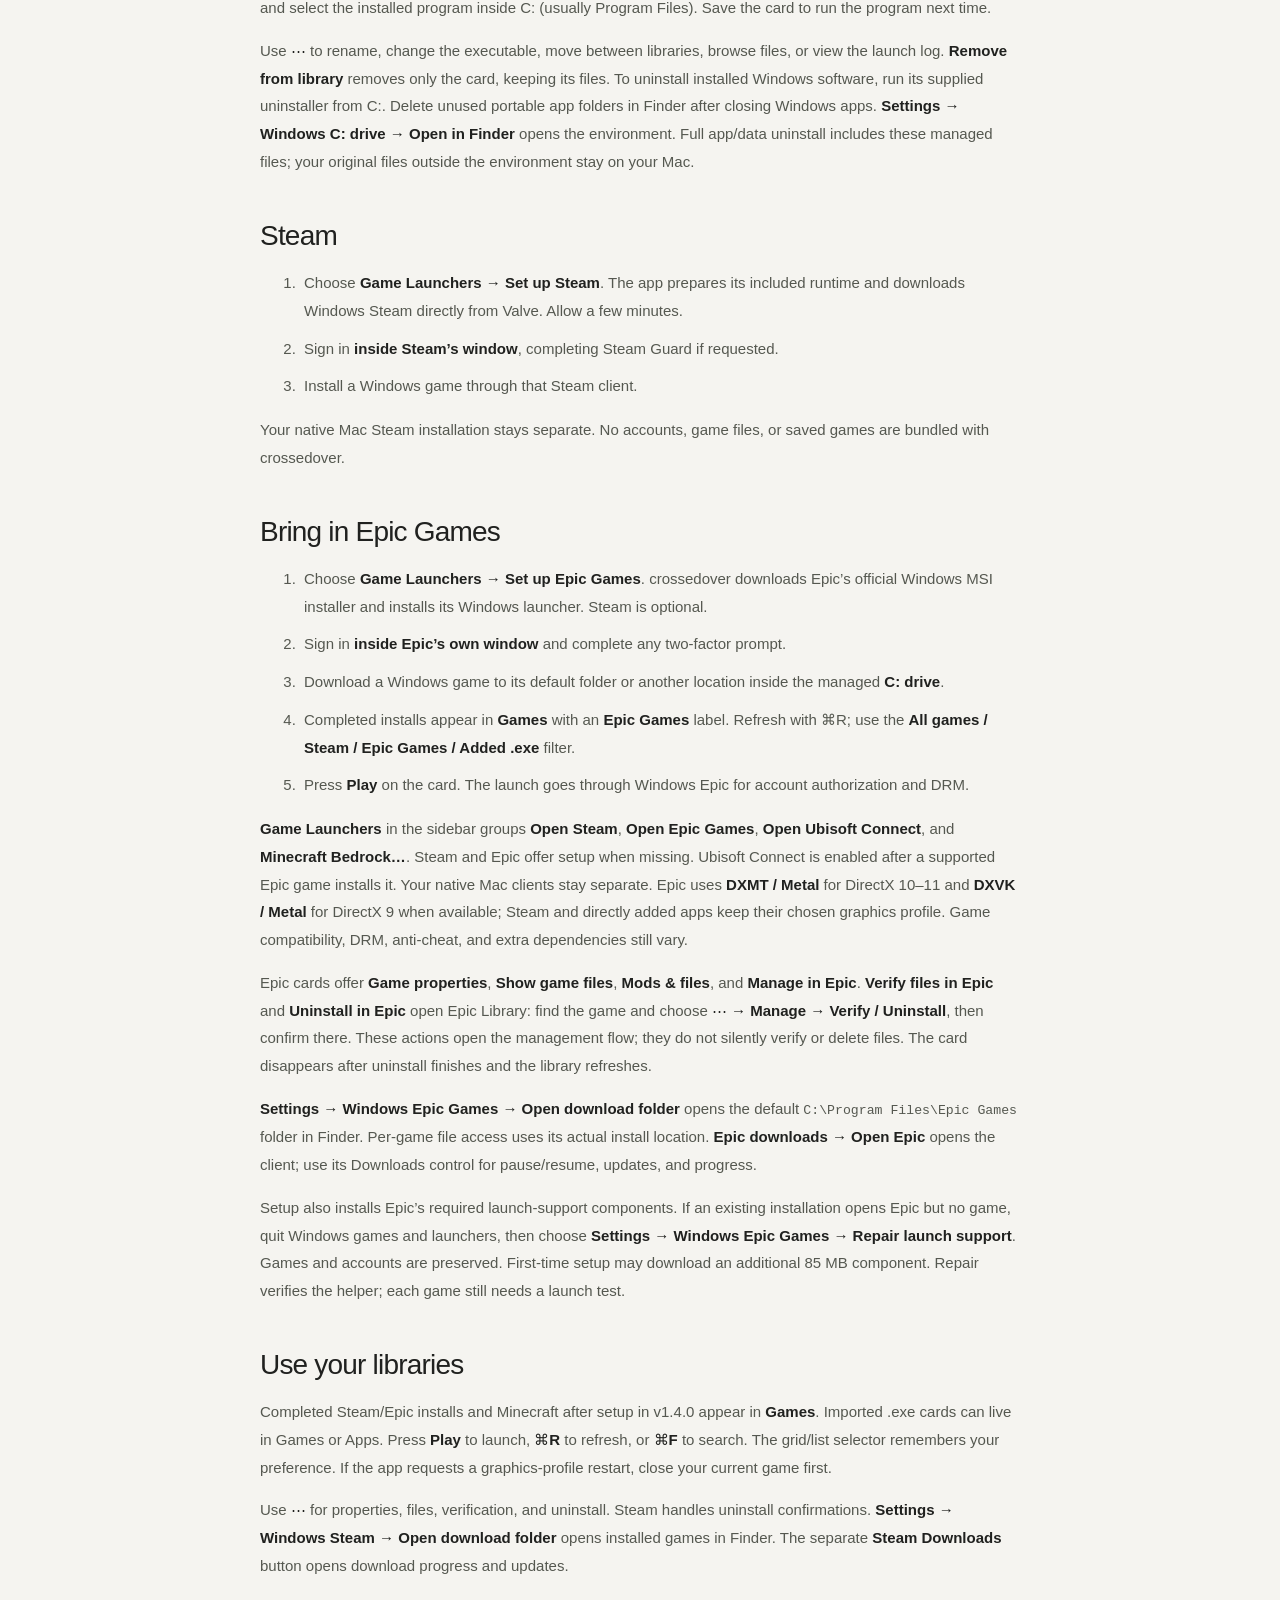
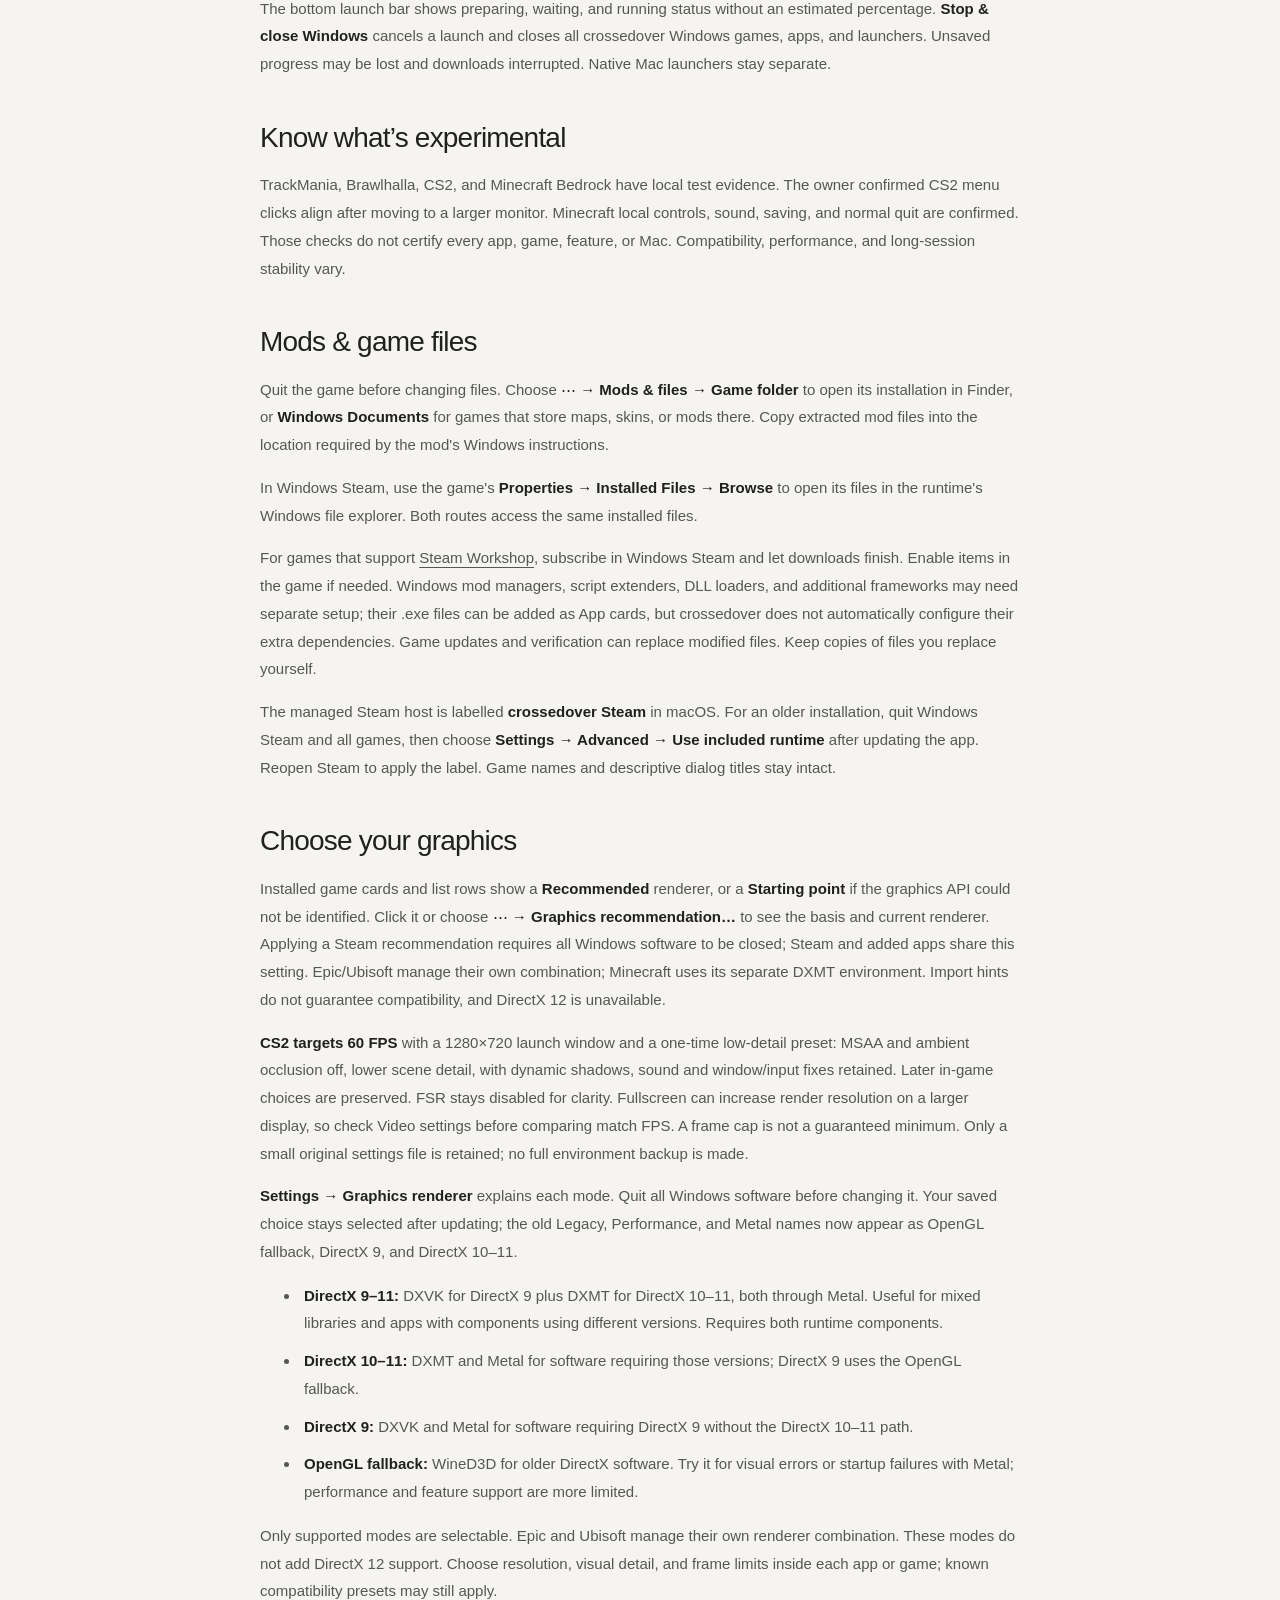
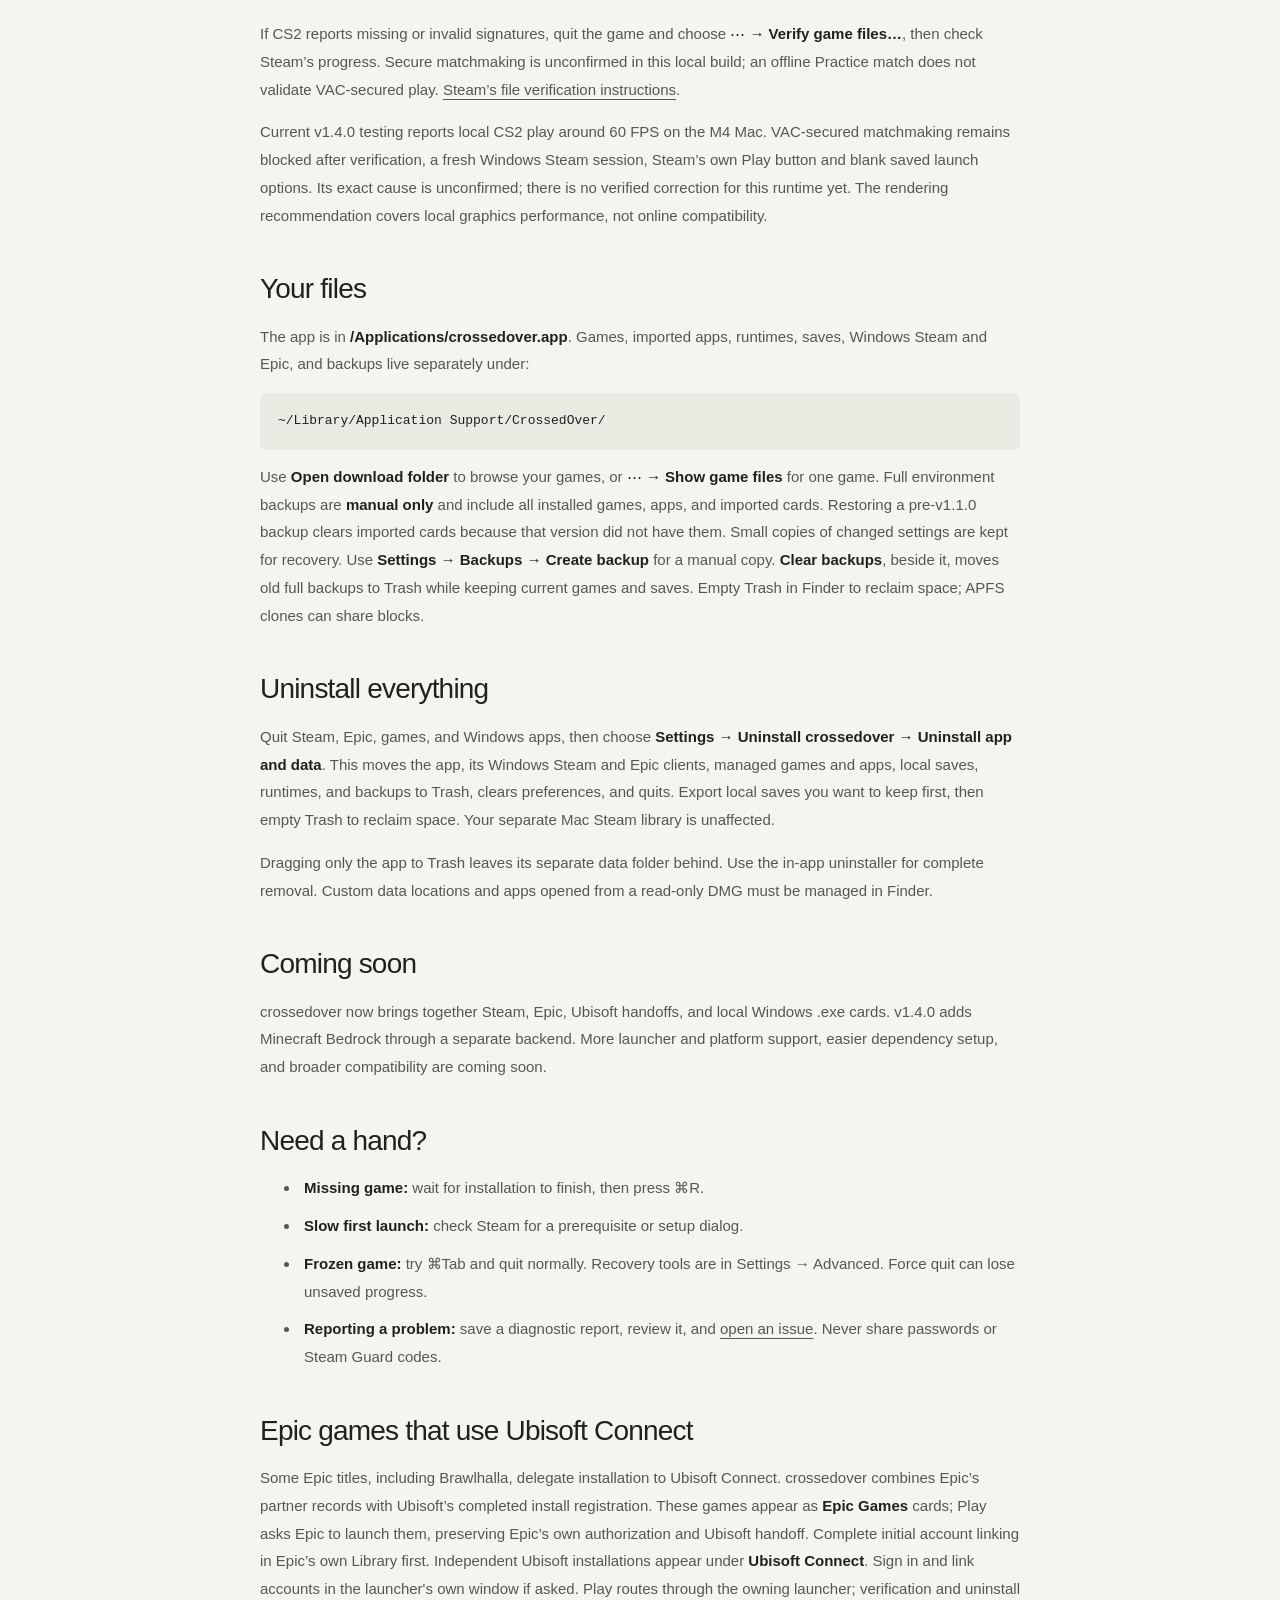
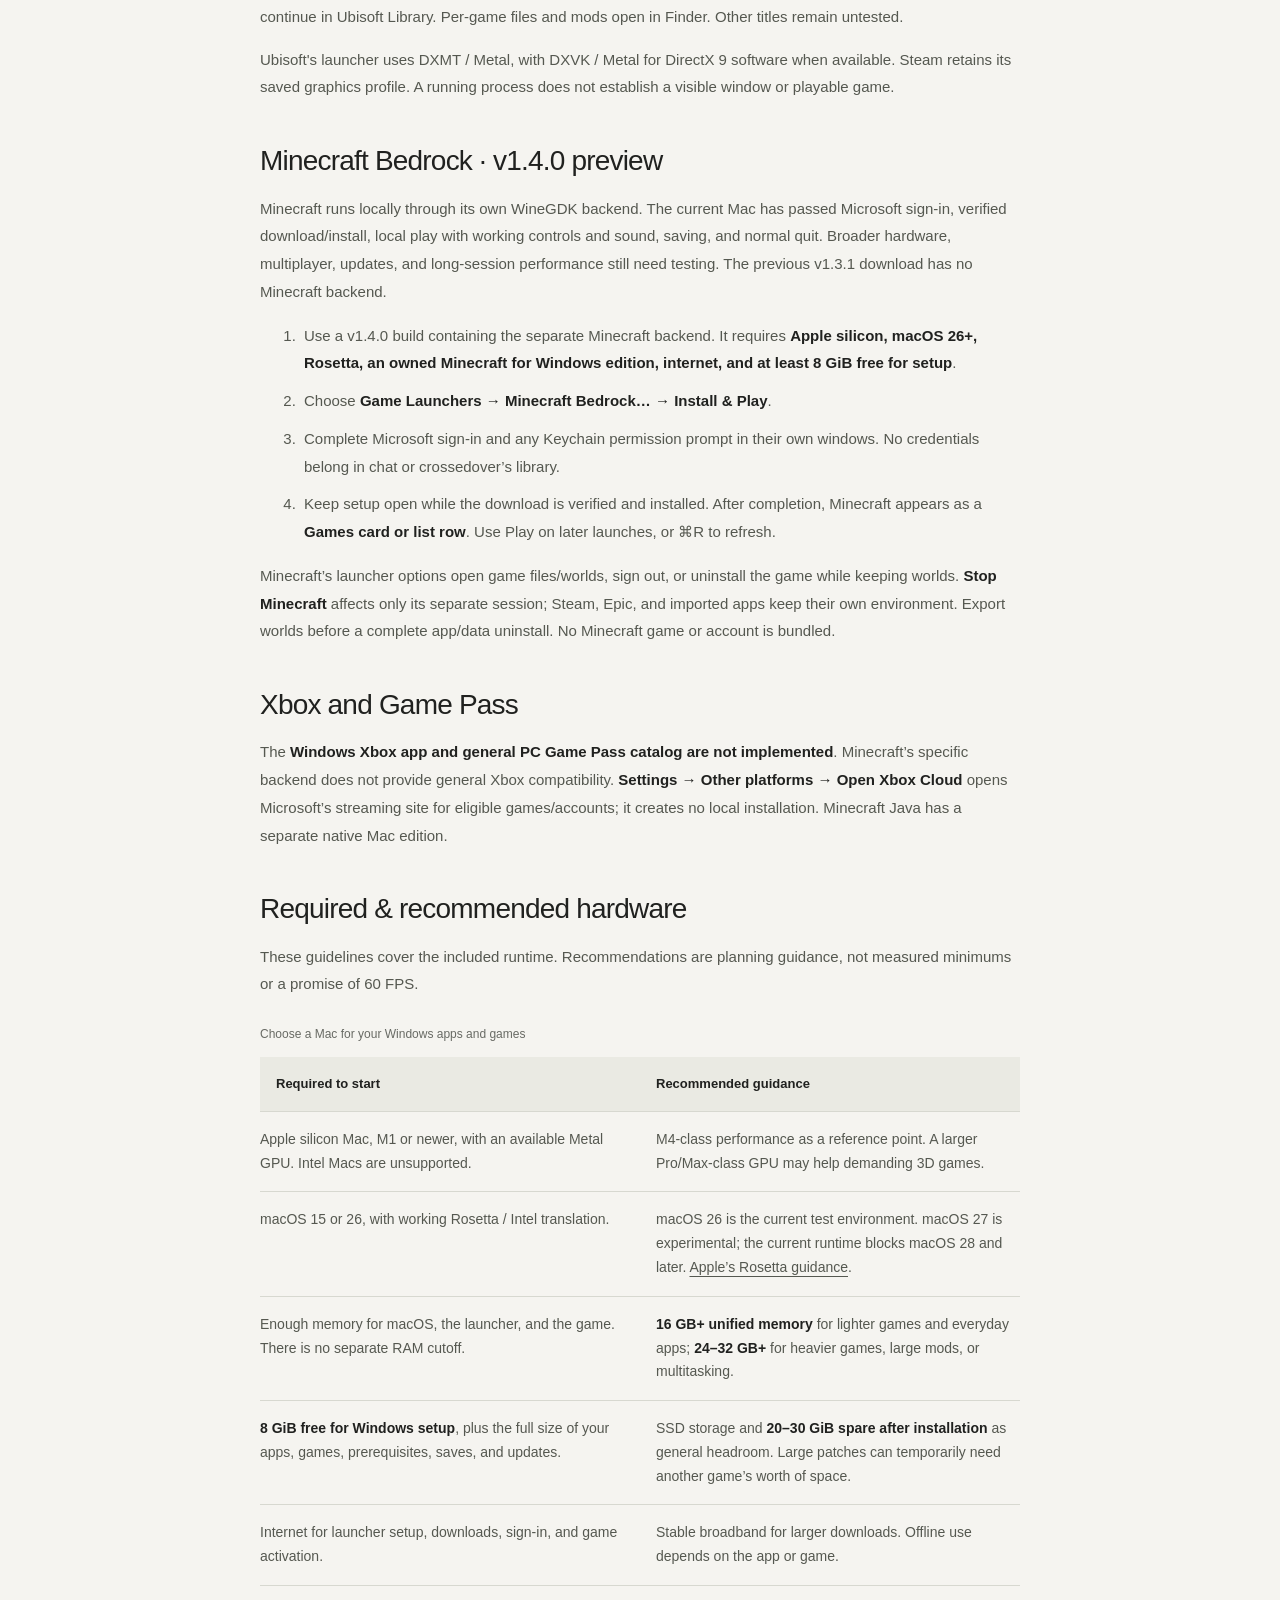
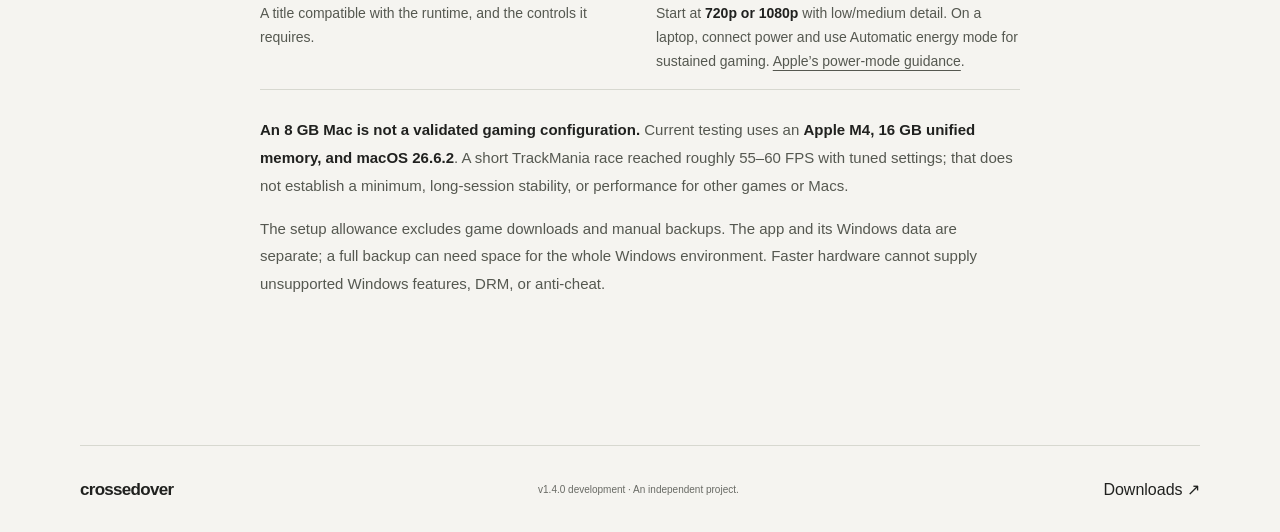
==== commit 5c7de065: "Clarify CS2 local performance and confirmed VAC matchmaking limitation" ====
--- a/docs/QUICKSTART.html
+++ b/docs/QUICKSTART.html
@@ -20,7 +20,7 @@
 <p>Setup also installs Epic’s required launch-support components. If an existing installation opens Epic but no game, quit Windows games and launchers, then choose <strong>Settings → Windows Epic Games → Repair launch support</strong>. Games and accounts are preserved. First-time setup may download an additional 85 MB component. Repair verifies the helper; each game still needs a launch test.</p><h2>Use your libraries</h2><p>Completed Steam/Epic installs and Minecraft after setup in v1.4.0 appear in <strong>Games</strong>. Imported .exe cards can live in Games or Apps. Press <strong>Play</strong> to launch, <strong>⌘R</strong> to refresh, or <strong>⌘F</strong> to search. The grid/list selector remembers your preference. If the app requests a graphics-profile restart, close your current game first.</p><p>Use <strong>⋯</strong> for properties, files, verification, and uninstall. Steam handles uninstall confirmations. <strong>Settings → Windows Steam → Open download folder</strong> opens installed games in Finder. The separate <strong>Steam Downloads</strong> button opens download progress and updates.</p>
 
 <p>The bottom launch bar shows preparing, waiting, and running status without an estimated percentage. <strong>Stop &amp; close Windows</strong> cancels a launch and closes all crossedover Windows games, apps, and launchers. Unsaved progress may be lost and downloads interrupted. Native Mac launchers stay separate.</p><h2>Know what’s experimental</h2><p>TrackMania, Brawlhalla, CS2, and Minecraft Bedrock have local test evidence. The owner confirmed CS2 menu clicks align after moving to a larger monitor. Minecraft local controls, sound, saving, and normal quit are confirmed. Those checks do not certify every app, game, feature, or Mac. Compatibility, performance, and long-session stability vary.</p>
-<h2 id="mods">Mods &amp; game files</h2><p>Quit the game before changing files. Choose <strong>⋯ → Mods &amp; files → Game folder</strong> to open its installation in Finder, or <strong>Windows Documents</strong> for games that store maps, skins, or mods there. Copy extracted mod files into the location required by the mod's Windows instructions.</p><p>In Windows Steam, use the game's <strong>Properties → Installed Files → Browse</strong> to open its files in the runtime's Windows file explorer. Both routes access the same installed files.</p><p>For games that support <a href="https://partner.steamgames.com/doc/features/workshop/implementation">Steam Workshop</a>, subscribe in Windows Steam and let downloads finish. Enable items in the game if needed. Windows mod managers, script extenders, DLL loaders, and additional frameworks may need separate setup; their .exe files can be added as App cards, but crossedover does not automatically configure their extra dependencies. Game updates and verification can replace modified files. Keep copies of files you replace yourself.</p><p>The managed Steam host is labelled <strong>crossedover Steam</strong> in macOS. For an older installation, quit Windows Steam and all games, then choose <strong>Settings → Advanced → Use included runtime</strong> after updating the app. Reopen Steam to apply the label. Game names and descriptive dialog titles stay intact.</p><h2>Choose your graphics</h2><p>Installed game cards and list rows show a <strong>Recommended</strong> renderer, or a <strong>Starting point</strong> if the graphics API could not be identified. Click it or choose <strong>⋯ → Graphics recommendation…</strong> to see the basis and current renderer. Applying a Steam recommendation requires all Windows software to be closed; Steam and added apps share this setting. Epic/Ubisoft manage their own combination; Minecraft uses its separate DXMT environment. Import hints do not guarantee compatibility, and DirectX 12 is unavailable.</p><p><strong>CS2 targets 60 FPS</strong> with a 1280×720 launch window and a one-time low-detail preset: MSAA and ambient occlusion off, lower scene detail, with dynamic shadows, sound and window/input fixes retained. Later in-game choices are preserved. FSR stays disabled for clarity. Fullscreen can increase render resolution on a larger display, so check Video settings before comparing match FPS. A frame cap is not a guaranteed minimum. Only a small original settings file is retained; no full environment backup is made.</p><p><strong>Settings → Graphics renderer</strong> explains each mode. Quit all Windows software before changing it. Your saved choice stays selected after updating; the old Legacy, Performance, and Metal names now appear as OpenGL fallback, DirectX 9, and DirectX 10–11.</p><ul><li><strong>DirectX 9–11:</strong> DXVK for DirectX 9 plus DXMT for DirectX 10–11, both through Metal. Useful for mixed libraries and apps with components using different versions. Requires both runtime components.</li><li><strong>DirectX 10–11:</strong> DXMT and Metal for software requiring those versions; DirectX 9 uses the OpenGL fallback.</li><li><strong>DirectX 9:</strong> DXVK and Metal for software requiring DirectX 9 without the DirectX 10–11 path.</li><li><strong>OpenGL fallback:</strong> WineD3D for older DirectX software. Try it for visual errors or startup failures with Metal; performance and feature support are more limited.</li></ul><p>Only supported modes are selectable. Epic and Ubisoft manage their own renderer combination. These modes do not add DirectX 12 support. Choose resolution, visual detail, and frame limits inside each app or game; known compatibility presets may still apply.</p><p>If CS2 reports missing or invalid signatures, quit the game and choose <strong>⋯ → Verify game files…</strong>, then check Steam’s progress. Secure matchmaking is unconfirmed in this local build; an offline Practice match does not validate VAC-secured play. <a href="https://help.steampowered.com/en/faqs/view/0C48-FCBD-DA71-93EB/">Steam’s file verification instructions</a>.</p><h2>Your files</h2><p>The app is in <strong>/Applications/crossedover.app</strong>. Games, imported apps, runtimes, saves, Windows Steam and Epic, and backups live separately under:</p><pre>~/Library/Application Support/CrossedOver/</pre><p>Use <strong>Open download folder</strong> to browse your games, or <strong>⋯ → Show game files</strong> for one game. Full environment backups are <strong>manual only</strong> and include all installed games, apps, and imported cards. Restoring a pre-v1.1.0 backup clears imported cards because that version did not have them. Small copies of changed settings are kept for recovery. Use <strong>Settings → Backups → Create backup</strong> for a manual copy. <strong>Clear backups</strong>, beside it, moves old full backups to Trash while keeping current games and saves. Empty Trash in Finder to reclaim space; APFS clones can share blocks.</p>
+<h2 id="mods">Mods &amp; game files</h2><p>Quit the game before changing files. Choose <strong>⋯ → Mods &amp; files → Game folder</strong> to open its installation in Finder, or <strong>Windows Documents</strong> for games that store maps, skins, or mods there. Copy extracted mod files into the location required by the mod's Windows instructions.</p><p>In Windows Steam, use the game's <strong>Properties → Installed Files → Browse</strong> to open its files in the runtime's Windows file explorer. Both routes access the same installed files.</p><p>For games that support <a href="https://partner.steamgames.com/doc/features/workshop/implementation">Steam Workshop</a>, subscribe in Windows Steam and let downloads finish. Enable items in the game if needed. Windows mod managers, script extenders, DLL loaders, and additional frameworks may need separate setup; their .exe files can be added as App cards, but crossedover does not automatically configure their extra dependencies. Game updates and verification can replace modified files. Keep copies of files you replace yourself.</p><p>The managed Steam host is labelled <strong>crossedover Steam</strong> in macOS. For an older installation, quit Windows Steam and all games, then choose <strong>Settings → Advanced → Use included runtime</strong> after updating the app. Reopen Steam to apply the label. Game names and descriptive dialog titles stay intact.</p><h2>Choose your graphics</h2><p>Installed game cards and list rows show a <strong>Recommended</strong> renderer, or a <strong>Starting point</strong> if the graphics API could not be identified. Click it or choose <strong>⋯ → Graphics recommendation…</strong> to see the basis and current renderer. Applying a Steam recommendation requires all Windows software to be closed; Steam and added apps share this setting. Epic/Ubisoft manage their own combination; Minecraft uses its separate DXMT environment. Import hints do not guarantee compatibility, and DirectX 12 is unavailable.</p><p><strong>CS2 targets 60 FPS</strong> with a 1280×720 launch window and a one-time low-detail preset: MSAA and ambient occlusion off, lower scene detail, with dynamic shadows, sound and window/input fixes retained. Later in-game choices are preserved. FSR stays disabled for clarity. Fullscreen can increase render resolution on a larger display, so check Video settings before comparing match FPS. A frame cap is not a guaranteed minimum. Only a small original settings file is retained; no full environment backup is made.</p><p><strong>Settings → Graphics renderer</strong> explains each mode. Quit all Windows software before changing it. Your saved choice stays selected after updating; the old Legacy, Performance, and Metal names now appear as OpenGL fallback, DirectX 9, and DirectX 10–11.</p><ul><li><strong>DirectX 9–11:</strong> DXVK for DirectX 9 plus DXMT for DirectX 10–11, both through Metal. Useful for mixed libraries and apps with components using different versions. Requires both runtime components.</li><li><strong>DirectX 10–11:</strong> DXMT and Metal for software requiring those versions; DirectX 9 uses the OpenGL fallback.</li><li><strong>DirectX 9:</strong> DXVK and Metal for software requiring DirectX 9 without the DirectX 10–11 path.</li><li><strong>OpenGL fallback:</strong> WineD3D for older DirectX software. Try it for visual errors or startup failures with Metal; performance and feature support are more limited.</li></ul><p>Only supported modes are selectable. Epic and Ubisoft manage their own renderer combination. These modes do not add DirectX 12 support. Choose resolution, visual detail, and frame limits inside each app or game; known compatibility presets may still apply.</p><p>If CS2 reports missing or invalid signatures, quit the game and choose <strong>⋯ → Verify game files…</strong>, then check Steam’s progress. Secure matchmaking is unconfirmed in this local build; an offline Practice match does not validate VAC-secured play. <a href="https://help.steampowered.com/en/faqs/view/0C48-FCBD-DA71-93EB/">Steam’s file verification instructions</a>.</p><p>Current v1.4.0 testing reports local CS2 play around 60 FPS on the M4 Mac. VAC-secured matchmaking remains blocked after verification, a fresh Windows Steam session, Steam’s own Play button and blank saved launch options. Its exact cause is unconfirmed; there is no verified correction for this runtime yet. The rendering recommendation covers local graphics performance, not online compatibility.</p><h2>Your files</h2><p>The app is in <strong>/Applications/crossedover.app</strong>. Games, imported apps, runtimes, saves, Windows Steam and Epic, and backups live separately under:</p><pre>~/Library/Application Support/CrossedOver/</pre><p>Use <strong>Open download folder</strong> to browse your games, or <strong>⋯ → Show game files</strong> for one game. Full environment backups are <strong>manual only</strong> and include all installed games, apps, and imported cards. Restoring a pre-v1.1.0 backup clears imported cards because that version did not have them. Small copies of changed settings are kept for recovery. Use <strong>Settings → Backups → Create backup</strong> for a manual copy. <strong>Clear backups</strong>, beside it, moves old full backups to Trash while keeping current games and saves. Empty Trash in Finder to reclaim space; APFS clones can share blocks.</p>
 <h2>Uninstall everything</h2><p>Quit Steam, Epic, games, and Windows apps, then choose <strong>Settings → Uninstall crossedover → Uninstall app and data</strong>. This moves the app, its Windows Steam and Epic clients, managed games and apps, local saves, runtimes, and backups to Trash, clears preferences, and quits. Export local saves you want to keep first, then empty Trash to reclaim space. Your separate Mac Steam library is unaffected.</p><p>Dragging only the app to Trash leaves its separate data folder behind. Use the in-app uninstaller for complete removal. Custom data locations and apps opened from a read-only DMG must be managed in Finder.</p><h2>Coming soon</h2><p>crossedover now brings together Steam, Epic, Ubisoft handoffs, and local Windows .exe cards. v1.4.0 adds Minecraft Bedrock through a separate backend. More launcher and platform support, easier dependency setup, and broader compatibility are coming soon.</p><h2>Need a hand?</h2><ul><li><strong>Missing game:</strong> wait for installation to finish, then press ⌘R.</li><li><strong>Slow first launch:</strong> check Steam for a prerequisite or setup dialog.</li><li><strong>Frozen game:</strong> try ⌘Tab and quit normally. Recovery tools are in Settings → Advanced. Force quit can lose unsaved progress.</li><li><strong>Reporting a problem:</strong> save a diagnostic report, review it, and <a href="https://github.com/CoryPearl/crossedover/issues">open an issue</a>. Never share passwords or Steam Guard codes.</li></ul><h2 id="ubisoft">Epic games that use Ubisoft Connect</h2>
 <p>Some Epic titles, including Brawlhalla, delegate installation to Ubisoft Connect. crossedover combines Epic’s partner records with Ubisoft’s completed install registration. These games appear as <strong>Epic Games</strong> cards; Play asks Epic to launch them, preserving Epic’s own authorization and Ubisoft handoff. Complete initial account linking in Epic’s own Library first. Independent Ubisoft installations appear under <strong>Ubisoft Connect</strong>. Sign in and link accounts in the launcher's own window if asked. Play routes through the owning launcher; verification and uninstall continue in Ubisoft Library. Per-game files and mods open in Finder. Other titles remain untested.</p>
 <p>Ubisoft's launcher uses DXMT / Metal, with DXVK / Metal for DirectX 9 software when available. Steam retains its saved graphics profile. A running process does not establish a visible window or playable game.</p>
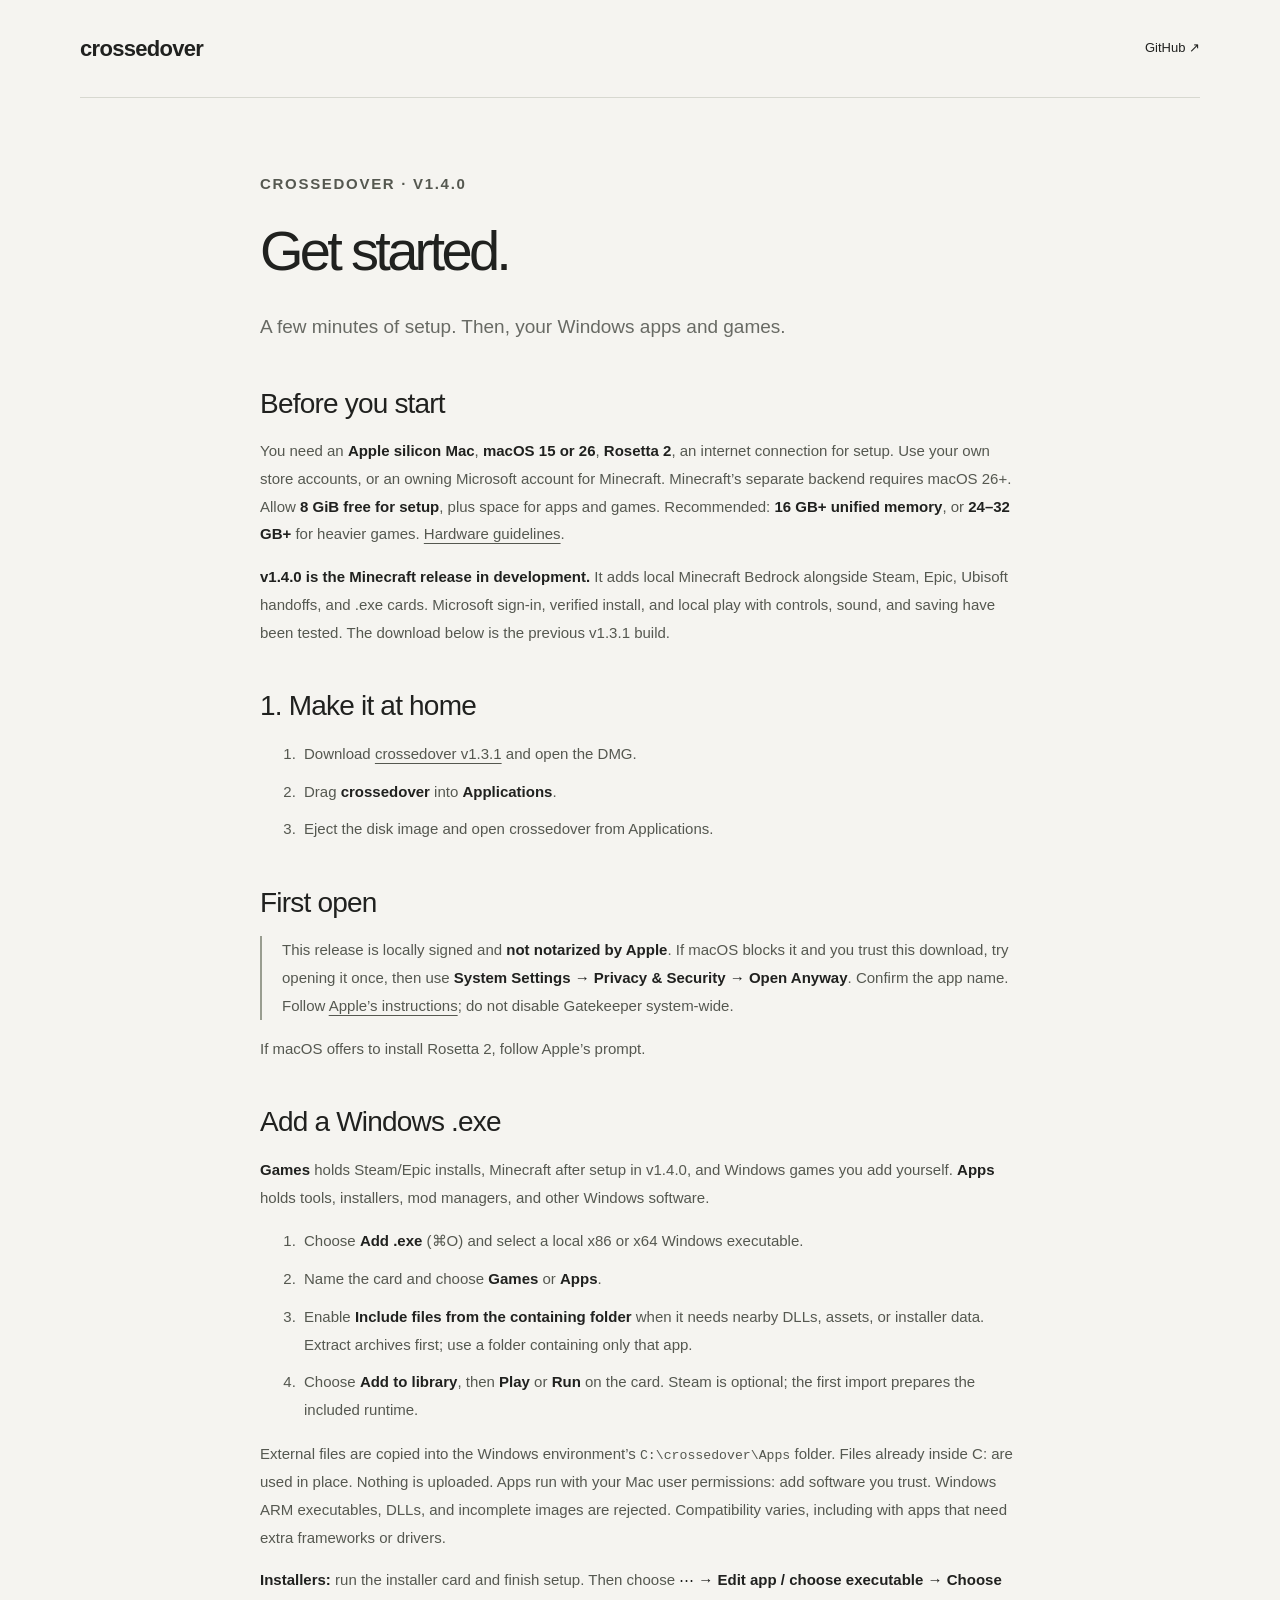
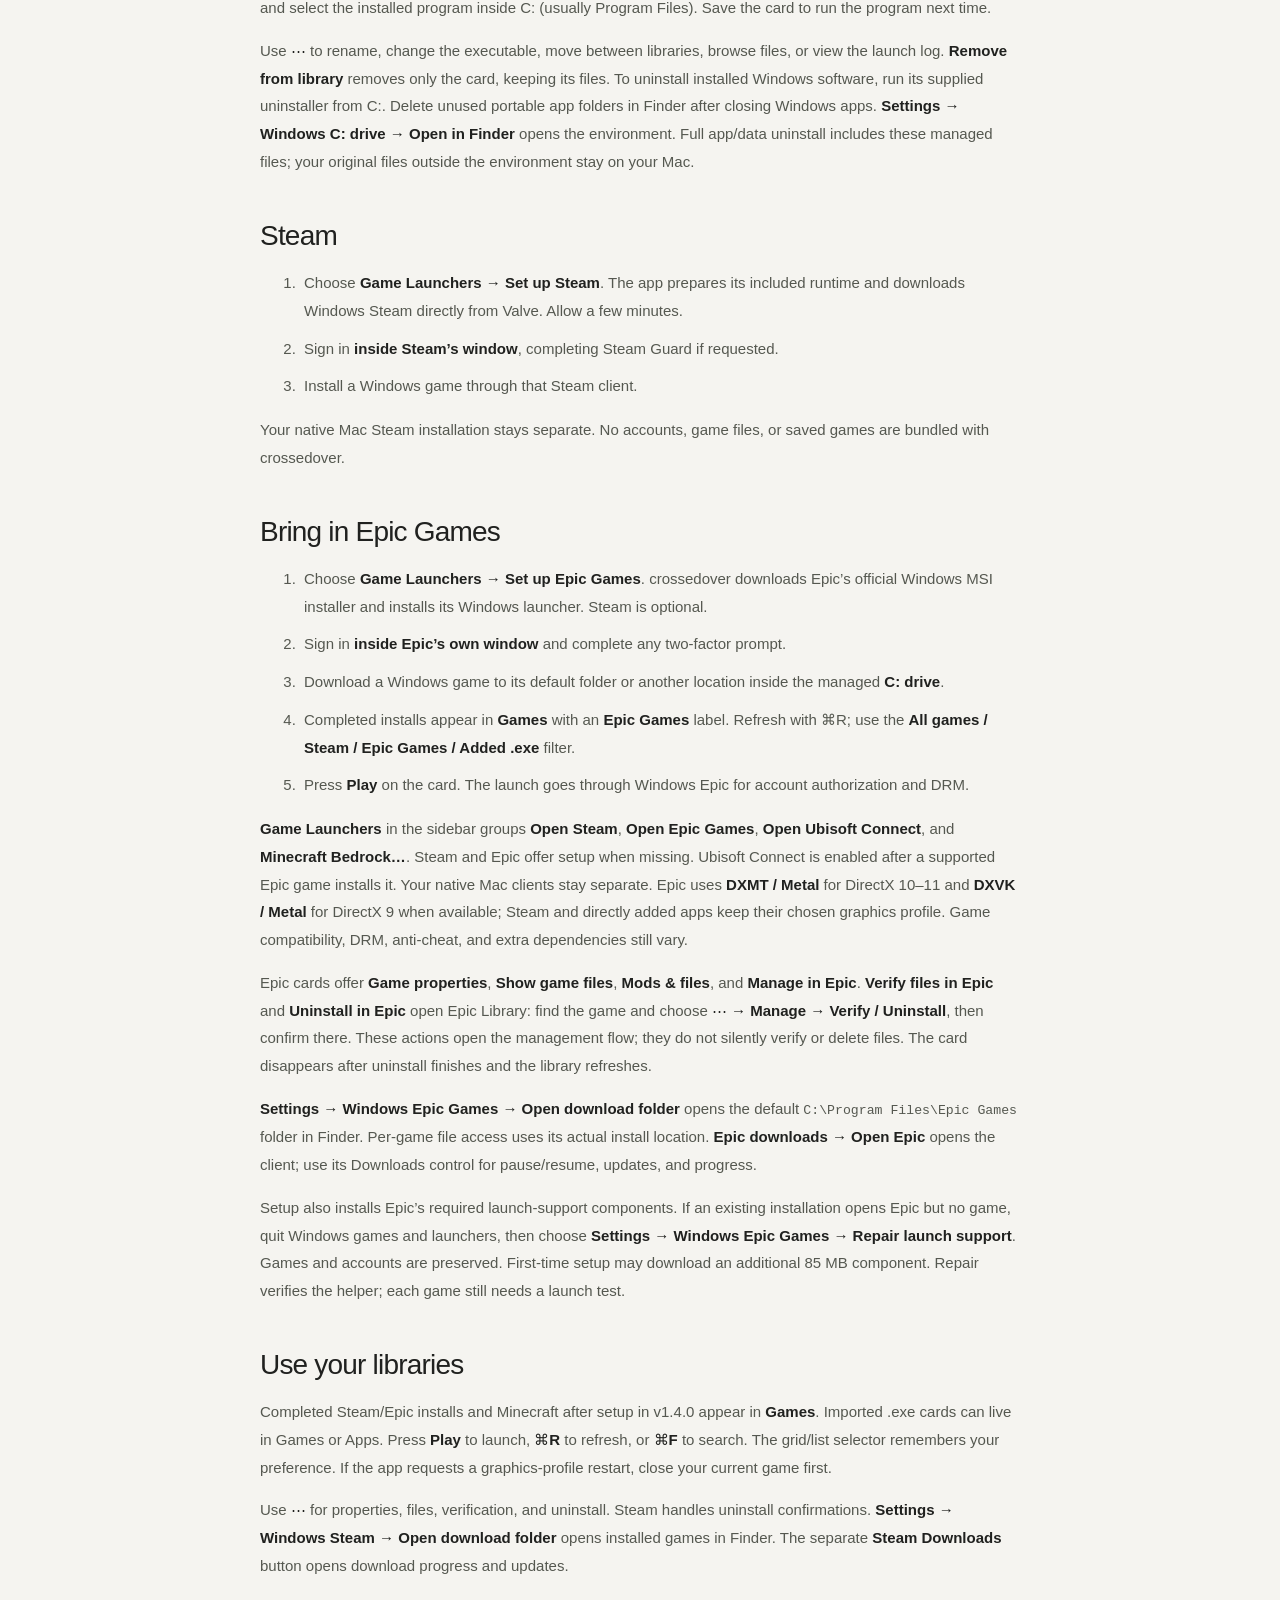
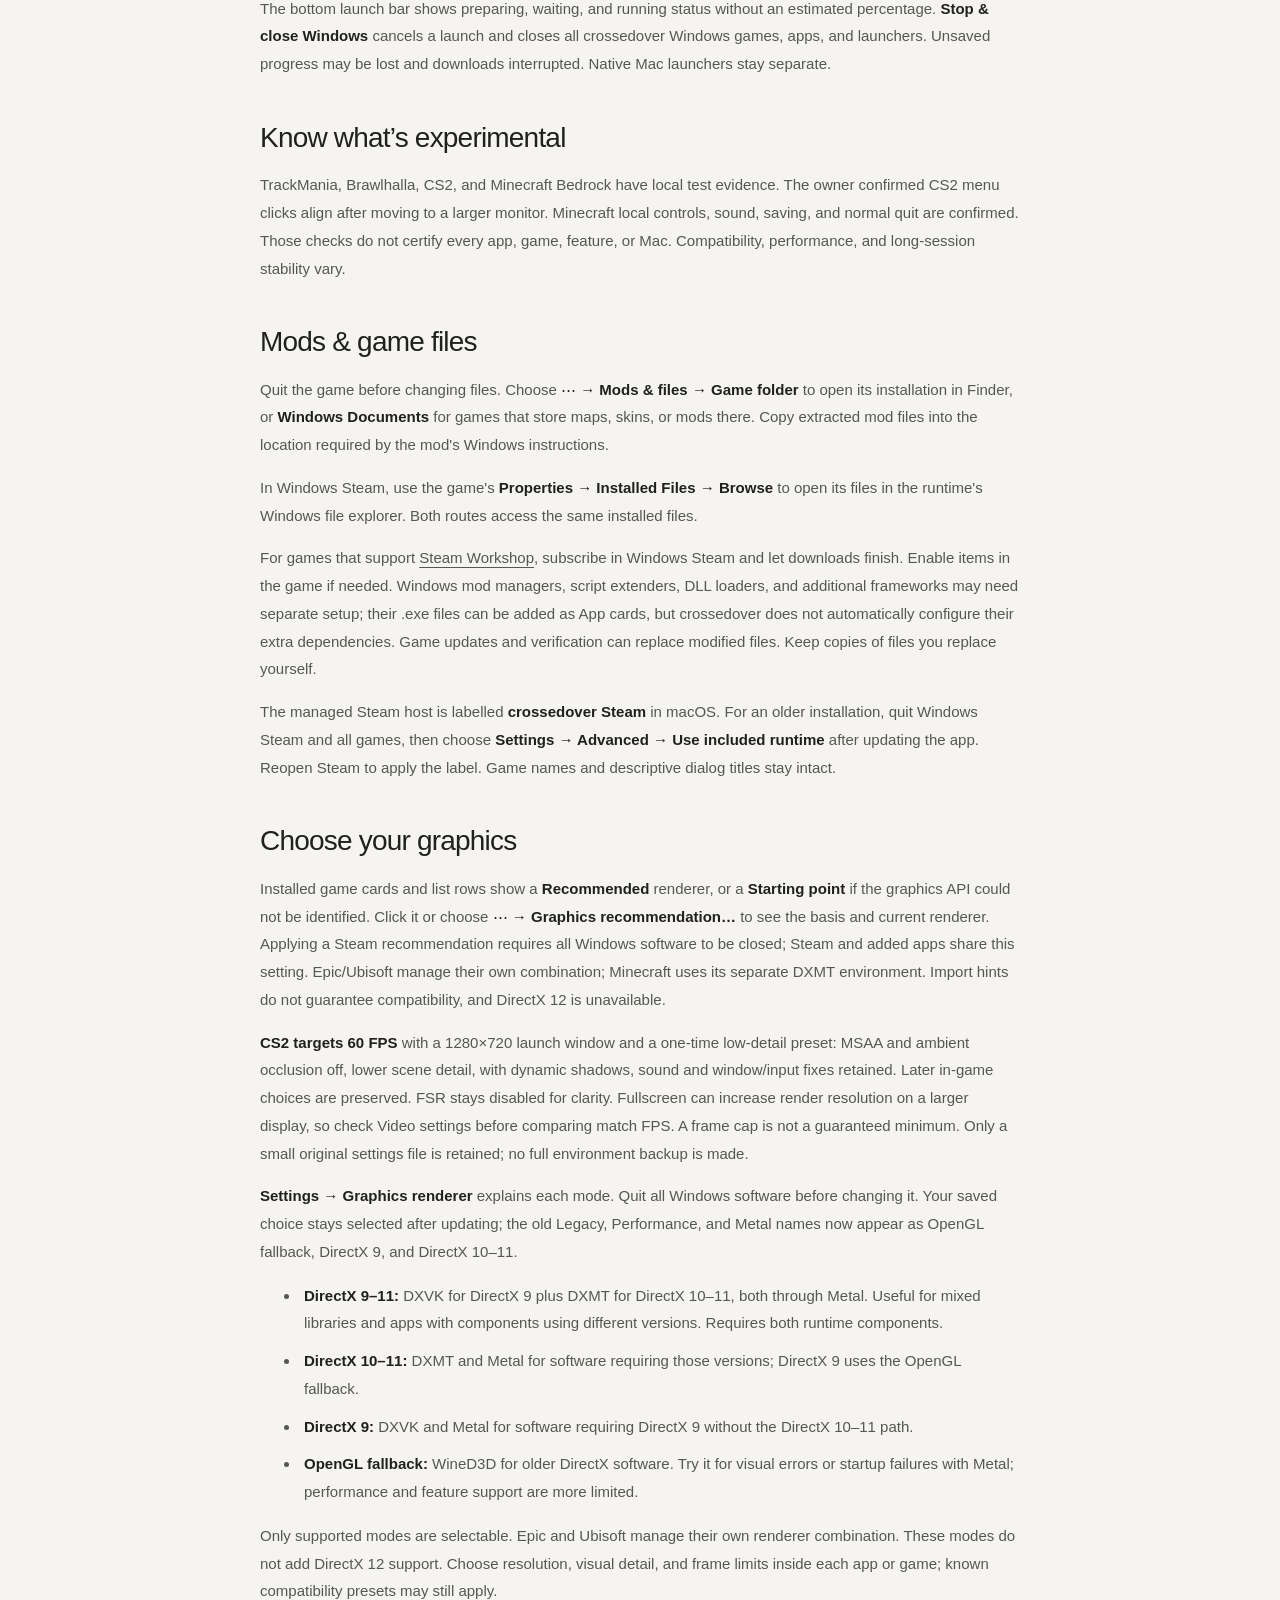
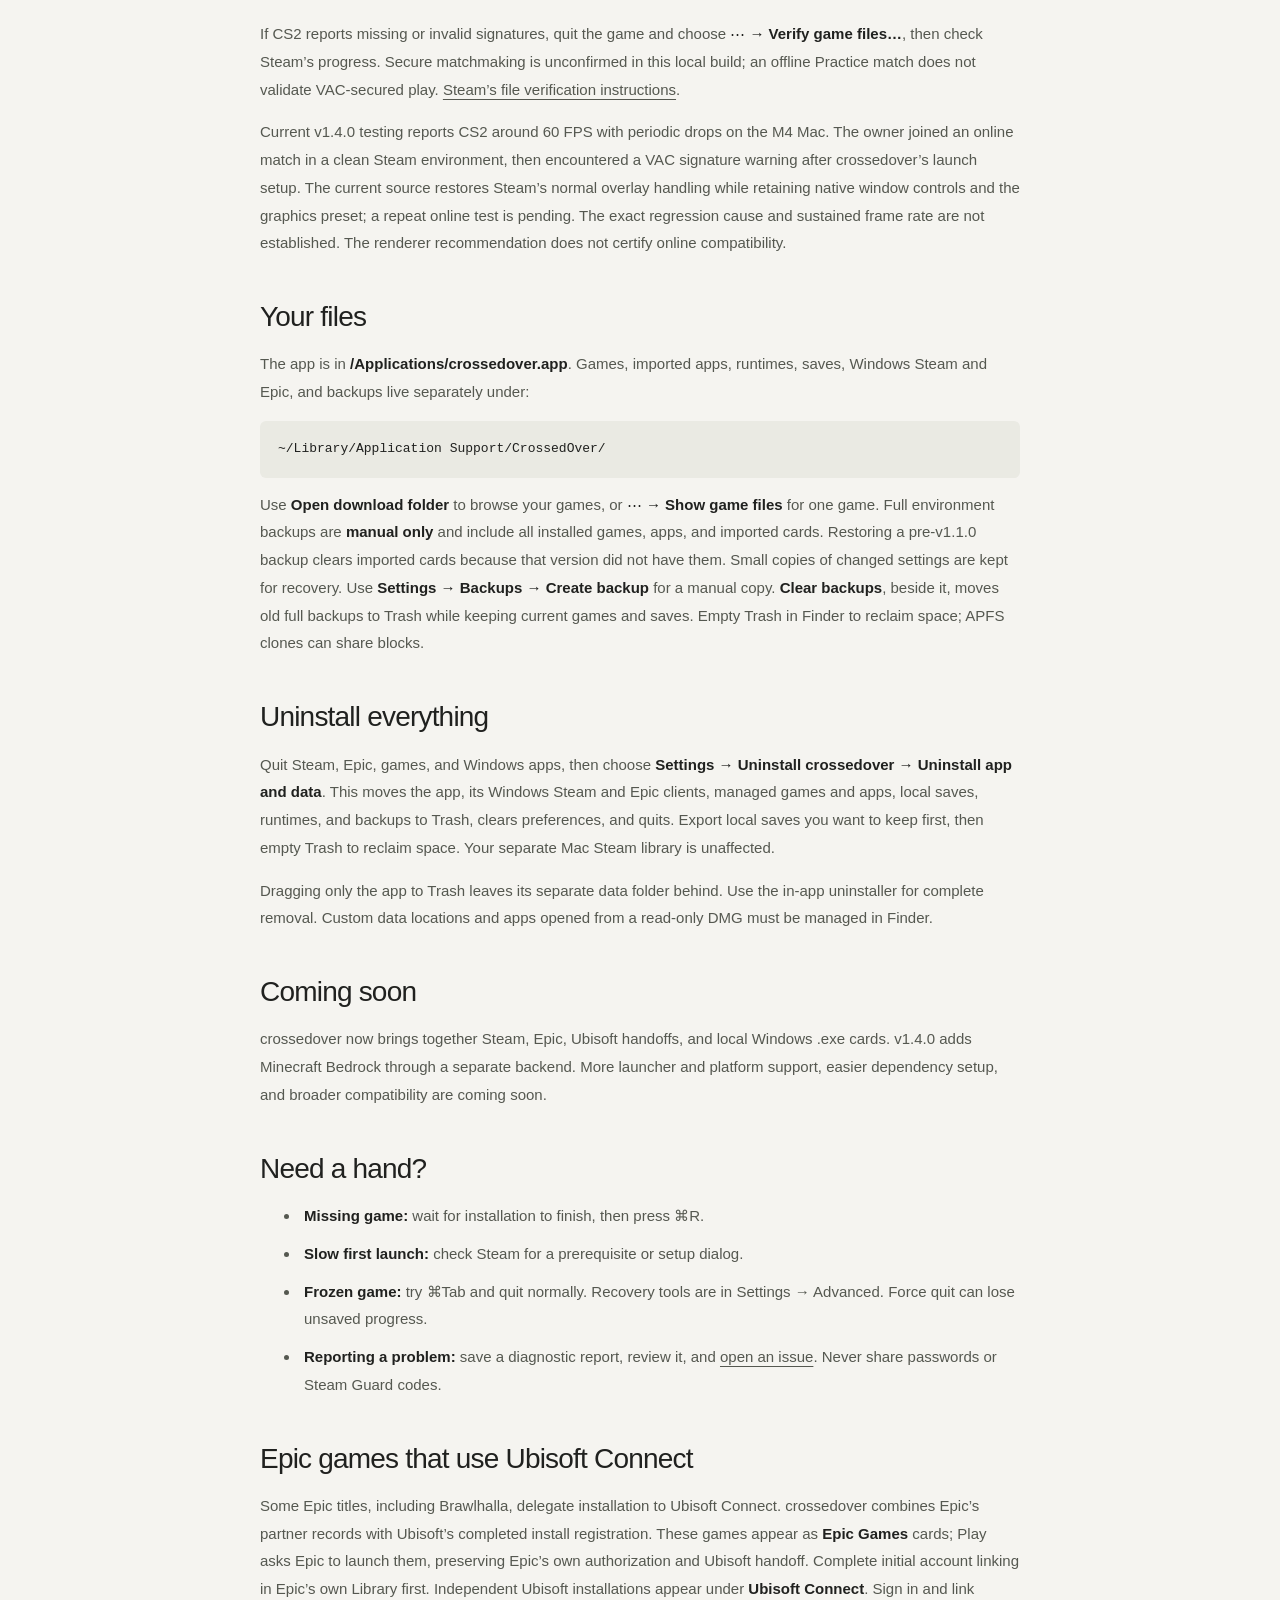
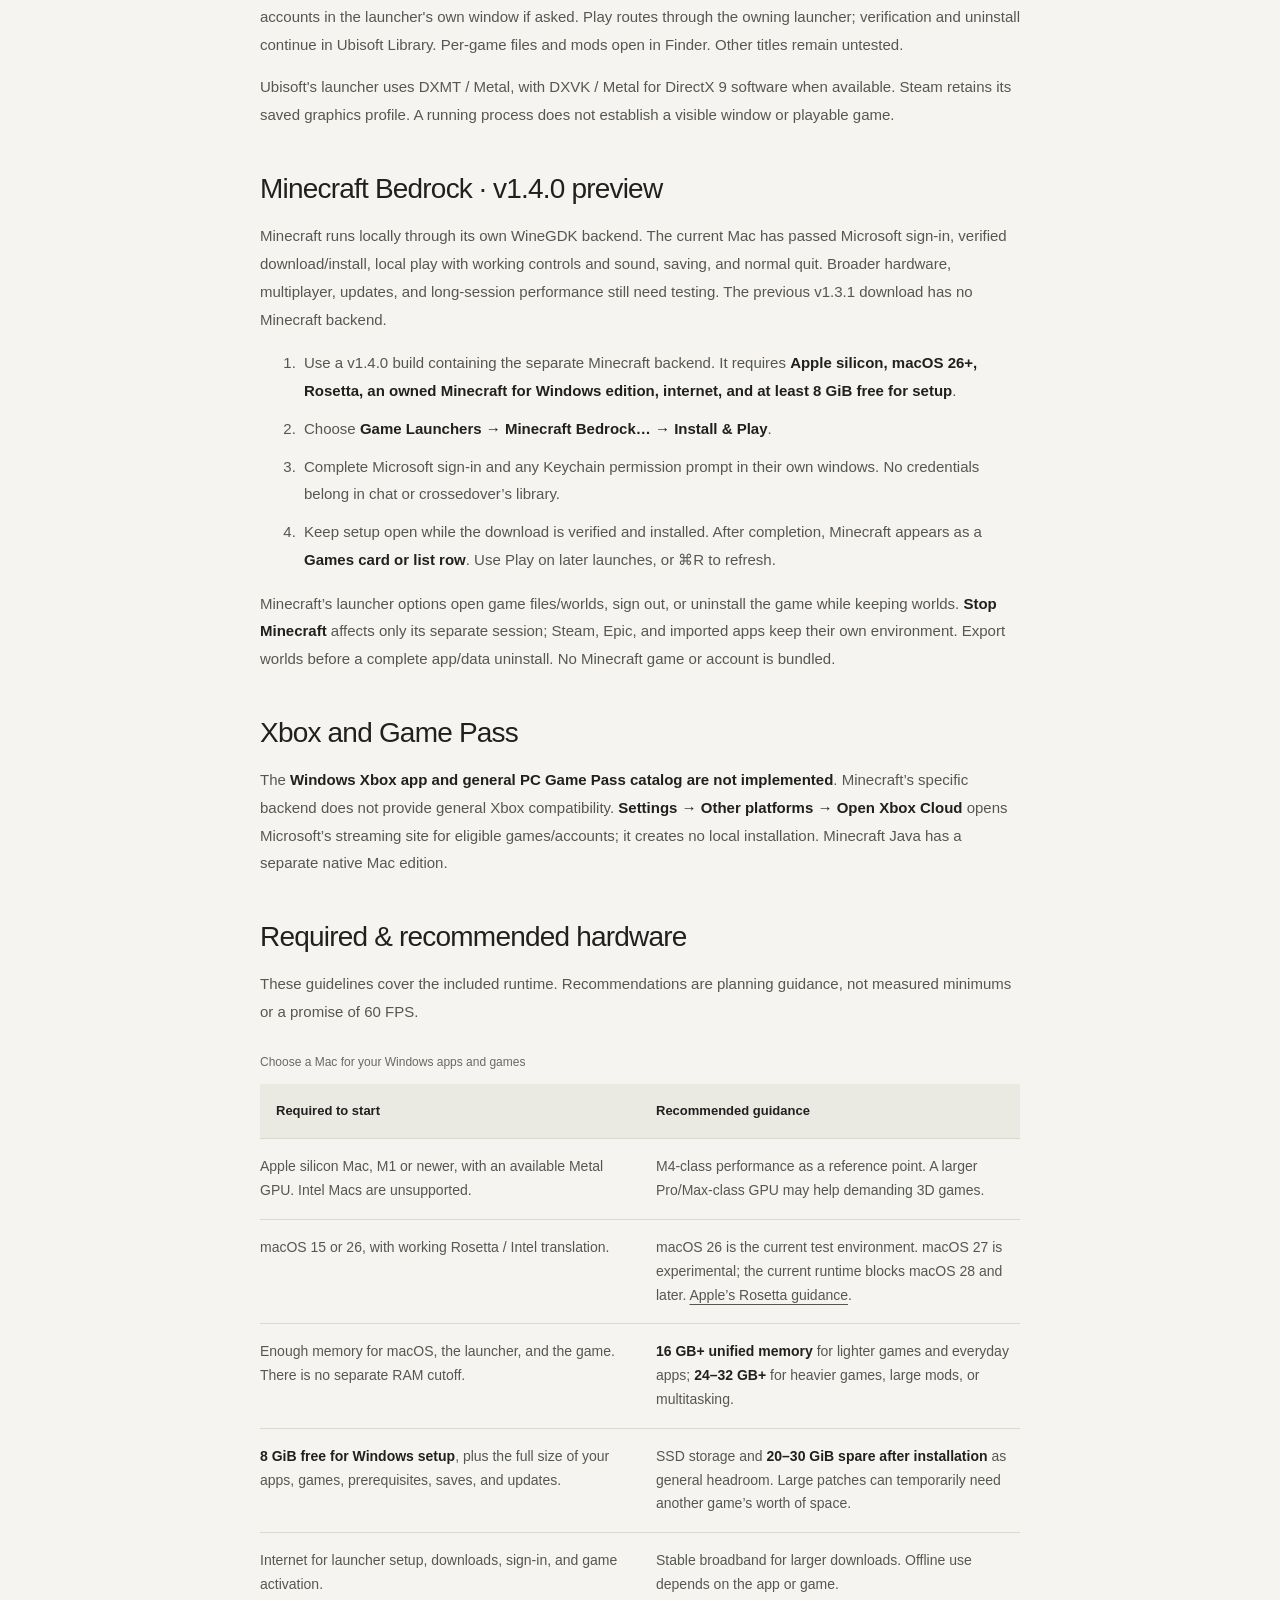
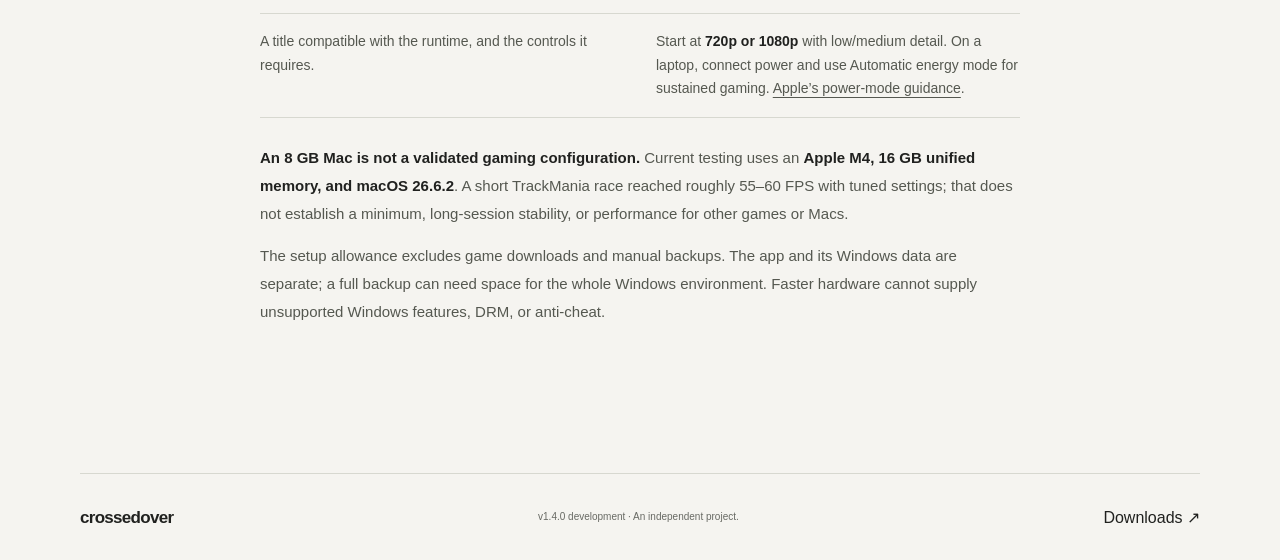
==== commit 1518472e: "Restore Steam overlay defaults for CS2 and record clean-environment switch" ====
--- a/docs/QUICKSTART.html
+++ b/docs/QUICKSTART.html
@@ -20,7 +20,7 @@
 <p>Setup also installs Epic’s required launch-support components. If an existing installation opens Epic but no game, quit Windows games and launchers, then choose <strong>Settings → Windows Epic Games → Repair launch support</strong>. Games and accounts are preserved. First-time setup may download an additional 85 MB component. Repair verifies the helper; each game still needs a launch test.</p><h2>Use your libraries</h2><p>Completed Steam/Epic installs and Minecraft after setup in v1.4.0 appear in <strong>Games</strong>. Imported .exe cards can live in Games or Apps. Press <strong>Play</strong> to launch, <strong>⌘R</strong> to refresh, or <strong>⌘F</strong> to search. The grid/list selector remembers your preference. If the app requests a graphics-profile restart, close your current game first.</p><p>Use <strong>⋯</strong> for properties, files, verification, and uninstall. Steam handles uninstall confirmations. <strong>Settings → Windows Steam → Open download folder</strong> opens installed games in Finder. The separate <strong>Steam Downloads</strong> button opens download progress and updates.</p>
 
 <p>The bottom launch bar shows preparing, waiting, and running status without an estimated percentage. <strong>Stop &amp; close Windows</strong> cancels a launch and closes all crossedover Windows games, apps, and launchers. Unsaved progress may be lost and downloads interrupted. Native Mac launchers stay separate.</p><h2>Know what’s experimental</h2><p>TrackMania, Brawlhalla, CS2, and Minecraft Bedrock have local test evidence. The owner confirmed CS2 menu clicks align after moving to a larger monitor. Minecraft local controls, sound, saving, and normal quit are confirmed. Those checks do not certify every app, game, feature, or Mac. Compatibility, performance, and long-session stability vary.</p>
-<h2 id="mods">Mods &amp; game files</h2><p>Quit the game before changing files. Choose <strong>⋯ → Mods &amp; files → Game folder</strong> to open its installation in Finder, or <strong>Windows Documents</strong> for games that store maps, skins, or mods there. Copy extracted mod files into the location required by the mod's Windows instructions.</p><p>In Windows Steam, use the game's <strong>Properties → Installed Files → Browse</strong> to open its files in the runtime's Windows file explorer. Both routes access the same installed files.</p><p>For games that support <a href="https://partner.steamgames.com/doc/features/workshop/implementation">Steam Workshop</a>, subscribe in Windows Steam and let downloads finish. Enable items in the game if needed. Windows mod managers, script extenders, DLL loaders, and additional frameworks may need separate setup; their .exe files can be added as App cards, but crossedover does not automatically configure their extra dependencies. Game updates and verification can replace modified files. Keep copies of files you replace yourself.</p><p>The managed Steam host is labelled <strong>crossedover Steam</strong> in macOS. For an older installation, quit Windows Steam and all games, then choose <strong>Settings → Advanced → Use included runtime</strong> after updating the app. Reopen Steam to apply the label. Game names and descriptive dialog titles stay intact.</p><h2>Choose your graphics</h2><p>Installed game cards and list rows show a <strong>Recommended</strong> renderer, or a <strong>Starting point</strong> if the graphics API could not be identified. Click it or choose <strong>⋯ → Graphics recommendation…</strong> to see the basis and current renderer. Applying a Steam recommendation requires all Windows software to be closed; Steam and added apps share this setting. Epic/Ubisoft manage their own combination; Minecraft uses its separate DXMT environment. Import hints do not guarantee compatibility, and DirectX 12 is unavailable.</p><p><strong>CS2 targets 60 FPS</strong> with a 1280×720 launch window and a one-time low-detail preset: MSAA and ambient occlusion off, lower scene detail, with dynamic shadows, sound and window/input fixes retained. Later in-game choices are preserved. FSR stays disabled for clarity. Fullscreen can increase render resolution on a larger display, so check Video settings before comparing match FPS. A frame cap is not a guaranteed minimum. Only a small original settings file is retained; no full environment backup is made.</p><p><strong>Settings → Graphics renderer</strong> explains each mode. Quit all Windows software before changing it. Your saved choice stays selected after updating; the old Legacy, Performance, and Metal names now appear as OpenGL fallback, DirectX 9, and DirectX 10–11.</p><ul><li><strong>DirectX 9–11:</strong> DXVK for DirectX 9 plus DXMT for DirectX 10–11, both through Metal. Useful for mixed libraries and apps with components using different versions. Requires both runtime components.</li><li><strong>DirectX 10–11:</strong> DXMT and Metal for software requiring those versions; DirectX 9 uses the OpenGL fallback.</li><li><strong>DirectX 9:</strong> DXVK and Metal for software requiring DirectX 9 without the DirectX 10–11 path.</li><li><strong>OpenGL fallback:</strong> WineD3D for older DirectX software. Try it for visual errors or startup failures with Metal; performance and feature support are more limited.</li></ul><p>Only supported modes are selectable. Epic and Ubisoft manage their own renderer combination. These modes do not add DirectX 12 support. Choose resolution, visual detail, and frame limits inside each app or game; known compatibility presets may still apply.</p><p>If CS2 reports missing or invalid signatures, quit the game and choose <strong>⋯ → Verify game files…</strong>, then check Steam’s progress. Secure matchmaking is unconfirmed in this local build; an offline Practice match does not validate VAC-secured play. <a href="https://help.steampowered.com/en/faqs/view/0C48-FCBD-DA71-93EB/">Steam’s file verification instructions</a>.</p><p>Current v1.4.0 testing reports local CS2 play around 60 FPS on the M4 Mac. VAC-secured matchmaking remains blocked after verification, a fresh Windows Steam session, Steam’s own Play button and blank saved launch options. Its exact cause is unconfirmed; there is no verified correction for this runtime yet. The rendering recommendation covers local graphics performance, not online compatibility.</p><h2>Your files</h2><p>The app is in <strong>/Applications/crossedover.app</strong>. Games, imported apps, runtimes, saves, Windows Steam and Epic, and backups live separately under:</p><pre>~/Library/Application Support/CrossedOver/</pre><p>Use <strong>Open download folder</strong> to browse your games, or <strong>⋯ → Show game files</strong> for one game. Full environment backups are <strong>manual only</strong> and include all installed games, apps, and imported cards. Restoring a pre-v1.1.0 backup clears imported cards because that version did not have them. Small copies of changed settings are kept for recovery. Use <strong>Settings → Backups → Create backup</strong> for a manual copy. <strong>Clear backups</strong>, beside it, moves old full backups to Trash while keeping current games and saves. Empty Trash in Finder to reclaim space; APFS clones can share blocks.</p>
+<h2 id="mods">Mods &amp; game files</h2><p>Quit the game before changing files. Choose <strong>⋯ → Mods &amp; files → Game folder</strong> to open its installation in Finder, or <strong>Windows Documents</strong> for games that store maps, skins, or mods there. Copy extracted mod files into the location required by the mod's Windows instructions.</p><p>In Windows Steam, use the game's <strong>Properties → Installed Files → Browse</strong> to open its files in the runtime's Windows file explorer. Both routes access the same installed files.</p><p>For games that support <a href="https://partner.steamgames.com/doc/features/workshop/implementation">Steam Workshop</a>, subscribe in Windows Steam and let downloads finish. Enable items in the game if needed. Windows mod managers, script extenders, DLL loaders, and additional frameworks may need separate setup; their .exe files can be added as App cards, but crossedover does not automatically configure their extra dependencies. Game updates and verification can replace modified files. Keep copies of files you replace yourself.</p><p>The managed Steam host is labelled <strong>crossedover Steam</strong> in macOS. For an older installation, quit Windows Steam and all games, then choose <strong>Settings → Advanced → Use included runtime</strong> after updating the app. Reopen Steam to apply the label. Game names and descriptive dialog titles stay intact.</p><h2>Choose your graphics</h2><p>Installed game cards and list rows show a <strong>Recommended</strong> renderer, or a <strong>Starting point</strong> if the graphics API could not be identified. Click it or choose <strong>⋯ → Graphics recommendation…</strong> to see the basis and current renderer. Applying a Steam recommendation requires all Windows software to be closed; Steam and added apps share this setting. Epic/Ubisoft manage their own combination; Minecraft uses its separate DXMT environment. Import hints do not guarantee compatibility, and DirectX 12 is unavailable.</p><p><strong>CS2 targets 60 FPS</strong> with a 1280×720 launch window and a one-time low-detail preset: MSAA and ambient occlusion off, lower scene detail, with dynamic shadows, sound and window/input fixes retained. Later in-game choices are preserved. FSR stays disabled for clarity. Fullscreen can increase render resolution on a larger display, so check Video settings before comparing match FPS. A frame cap is not a guaranteed minimum. Only a small original settings file is retained; no full environment backup is made.</p><p><strong>Settings → Graphics renderer</strong> explains each mode. Quit all Windows software before changing it. Your saved choice stays selected after updating; the old Legacy, Performance, and Metal names now appear as OpenGL fallback, DirectX 9, and DirectX 10–11.</p><ul><li><strong>DirectX 9–11:</strong> DXVK for DirectX 9 plus DXMT for DirectX 10–11, both through Metal. Useful for mixed libraries and apps with components using different versions. Requires both runtime components.</li><li><strong>DirectX 10–11:</strong> DXMT and Metal for software requiring those versions; DirectX 9 uses the OpenGL fallback.</li><li><strong>DirectX 9:</strong> DXVK and Metal for software requiring DirectX 9 without the DirectX 10–11 path.</li><li><strong>OpenGL fallback:</strong> WineD3D for older DirectX software. Try it for visual errors or startup failures with Metal; performance and feature support are more limited.</li></ul><p>Only supported modes are selectable. Epic and Ubisoft manage their own renderer combination. These modes do not add DirectX 12 support. Choose resolution, visual detail, and frame limits inside each app or game; known compatibility presets may still apply.</p><p>If CS2 reports missing or invalid signatures, quit the game and choose <strong>⋯ → Verify game files…</strong>, then check Steam’s progress. Secure matchmaking is unconfirmed in this local build; an offline Practice match does not validate VAC-secured play. <a href="https://help.steampowered.com/en/faqs/view/0C48-FCBD-DA71-93EB/">Steam’s file verification instructions</a>.</p><p>Current v1.4.0 testing reports CS2 around 60 FPS with periodic drops on the M4 Mac. The owner joined an online match in a clean Steam environment, then encountered a VAC signature warning after crossedover’s launch setup. The current source restores Steam’s normal overlay handling while retaining native window controls and the graphics preset; a repeat online test is pending. The exact regression cause and sustained frame rate are not established. The renderer recommendation does not certify online compatibility.</p><h2>Your files</h2><p>The app is in <strong>/Applications/crossedover.app</strong>. Games, imported apps, runtimes, saves, Windows Steam and Epic, and backups live separately under:</p><pre>~/Library/Application Support/CrossedOver/</pre><p>Use <strong>Open download folder</strong> to browse your games, or <strong>⋯ → Show game files</strong> for one game. Full environment backups are <strong>manual only</strong> and include all installed games, apps, and imported cards. Restoring a pre-v1.1.0 backup clears imported cards because that version did not have them. Small copies of changed settings are kept for recovery. Use <strong>Settings → Backups → Create backup</strong> for a manual copy. <strong>Clear backups</strong>, beside it, moves old full backups to Trash while keeping current games and saves. Empty Trash in Finder to reclaim space; APFS clones can share blocks.</p>
 <h2>Uninstall everything</h2><p>Quit Steam, Epic, games, and Windows apps, then choose <strong>Settings → Uninstall crossedover → Uninstall app and data</strong>. This moves the app, its Windows Steam and Epic clients, managed games and apps, local saves, runtimes, and backups to Trash, clears preferences, and quits. Export local saves you want to keep first, then empty Trash to reclaim space. Your separate Mac Steam library is unaffected.</p><p>Dragging only the app to Trash leaves its separate data folder behind. Use the in-app uninstaller for complete removal. Custom data locations and apps opened from a read-only DMG must be managed in Finder.</p><h2>Coming soon</h2><p>crossedover now brings together Steam, Epic, Ubisoft handoffs, and local Windows .exe cards. v1.4.0 adds Minecraft Bedrock through a separate backend. More launcher and platform support, easier dependency setup, and broader compatibility are coming soon.</p><h2>Need a hand?</h2><ul><li><strong>Missing game:</strong> wait for installation to finish, then press ⌘R.</li><li><strong>Slow first launch:</strong> check Steam for a prerequisite or setup dialog.</li><li><strong>Frozen game:</strong> try ⌘Tab and quit normally. Recovery tools are in Settings → Advanced. Force quit can lose unsaved progress.</li><li><strong>Reporting a problem:</strong> save a diagnostic report, review it, and <a href="https://github.com/CoryPearl/crossedover/issues">open an issue</a>. Never share passwords or Steam Guard codes.</li></ul><h2 id="ubisoft">Epic games that use Ubisoft Connect</h2>
 <p>Some Epic titles, including Brawlhalla, delegate installation to Ubisoft Connect. crossedover combines Epic’s partner records with Ubisoft’s completed install registration. These games appear as <strong>Epic Games</strong> cards; Play asks Epic to launch them, preserving Epic’s own authorization and Ubisoft handoff. Complete initial account linking in Epic’s own Library first. Independent Ubisoft installations appear under <strong>Ubisoft Connect</strong>. Sign in and link accounts in the launcher's own window if asked. Play routes through the owning launcher; verification and uninstall continue in Ubisoft Library. Per-game files and mods open in Finder. Other titles remain untested.</p>
 <p>Ubisoft's launcher uses DXMT / Metal, with DXVK / Metal for DirectX 9 software when available. Steam retains its saved graphics profile. A running process does not establish a visible window or playable game.</p>
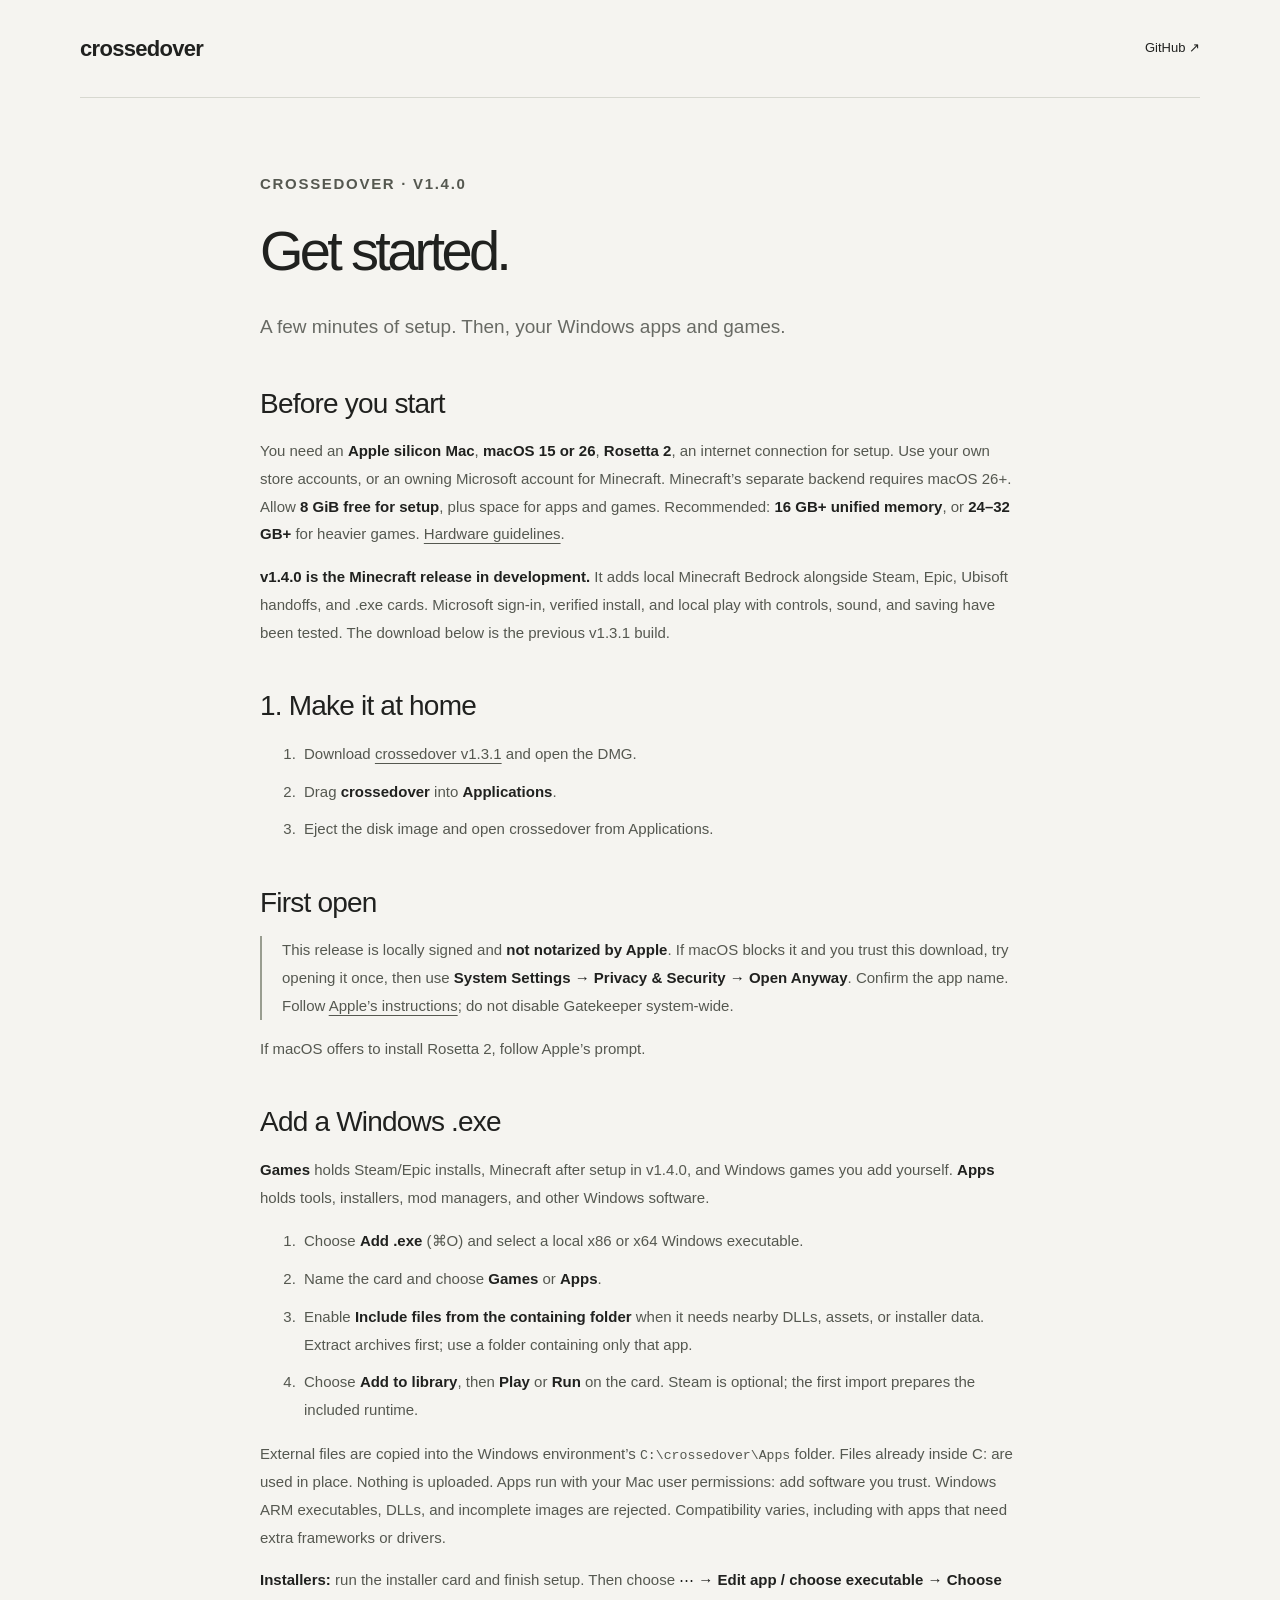
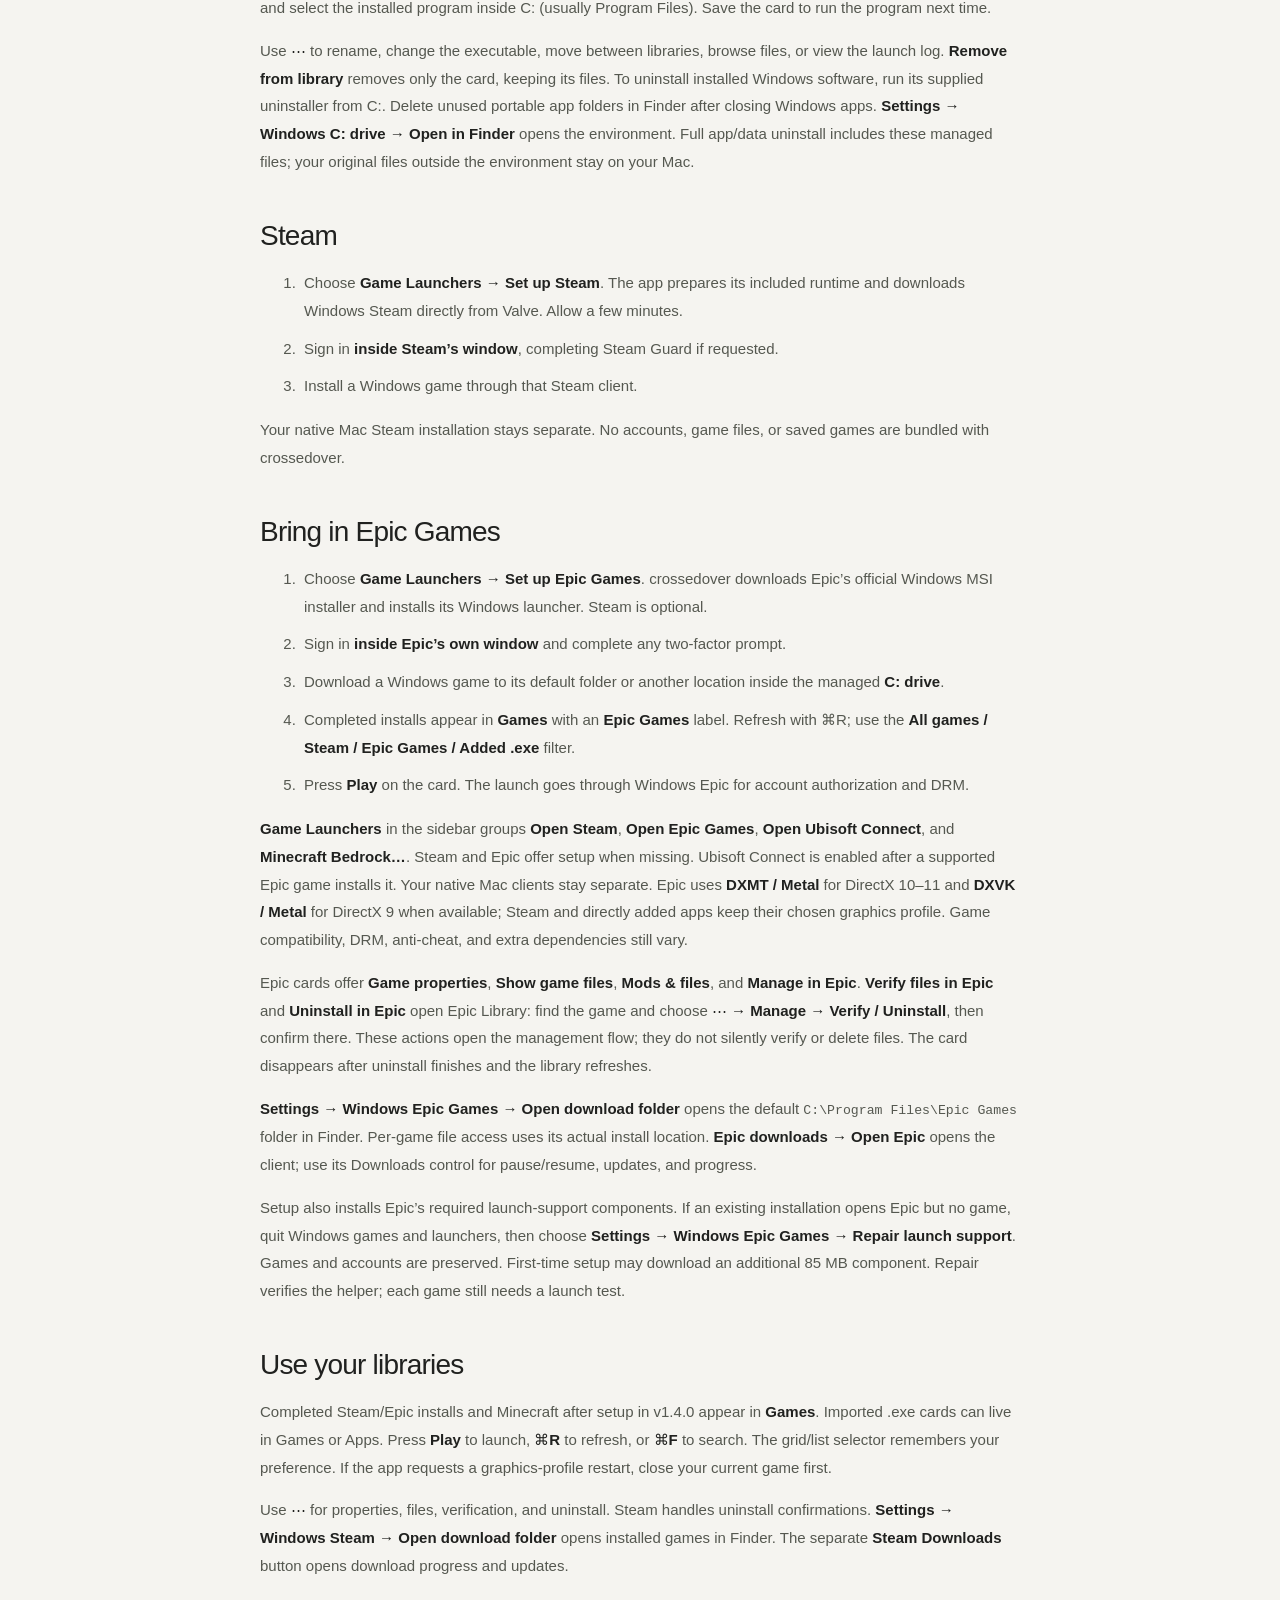
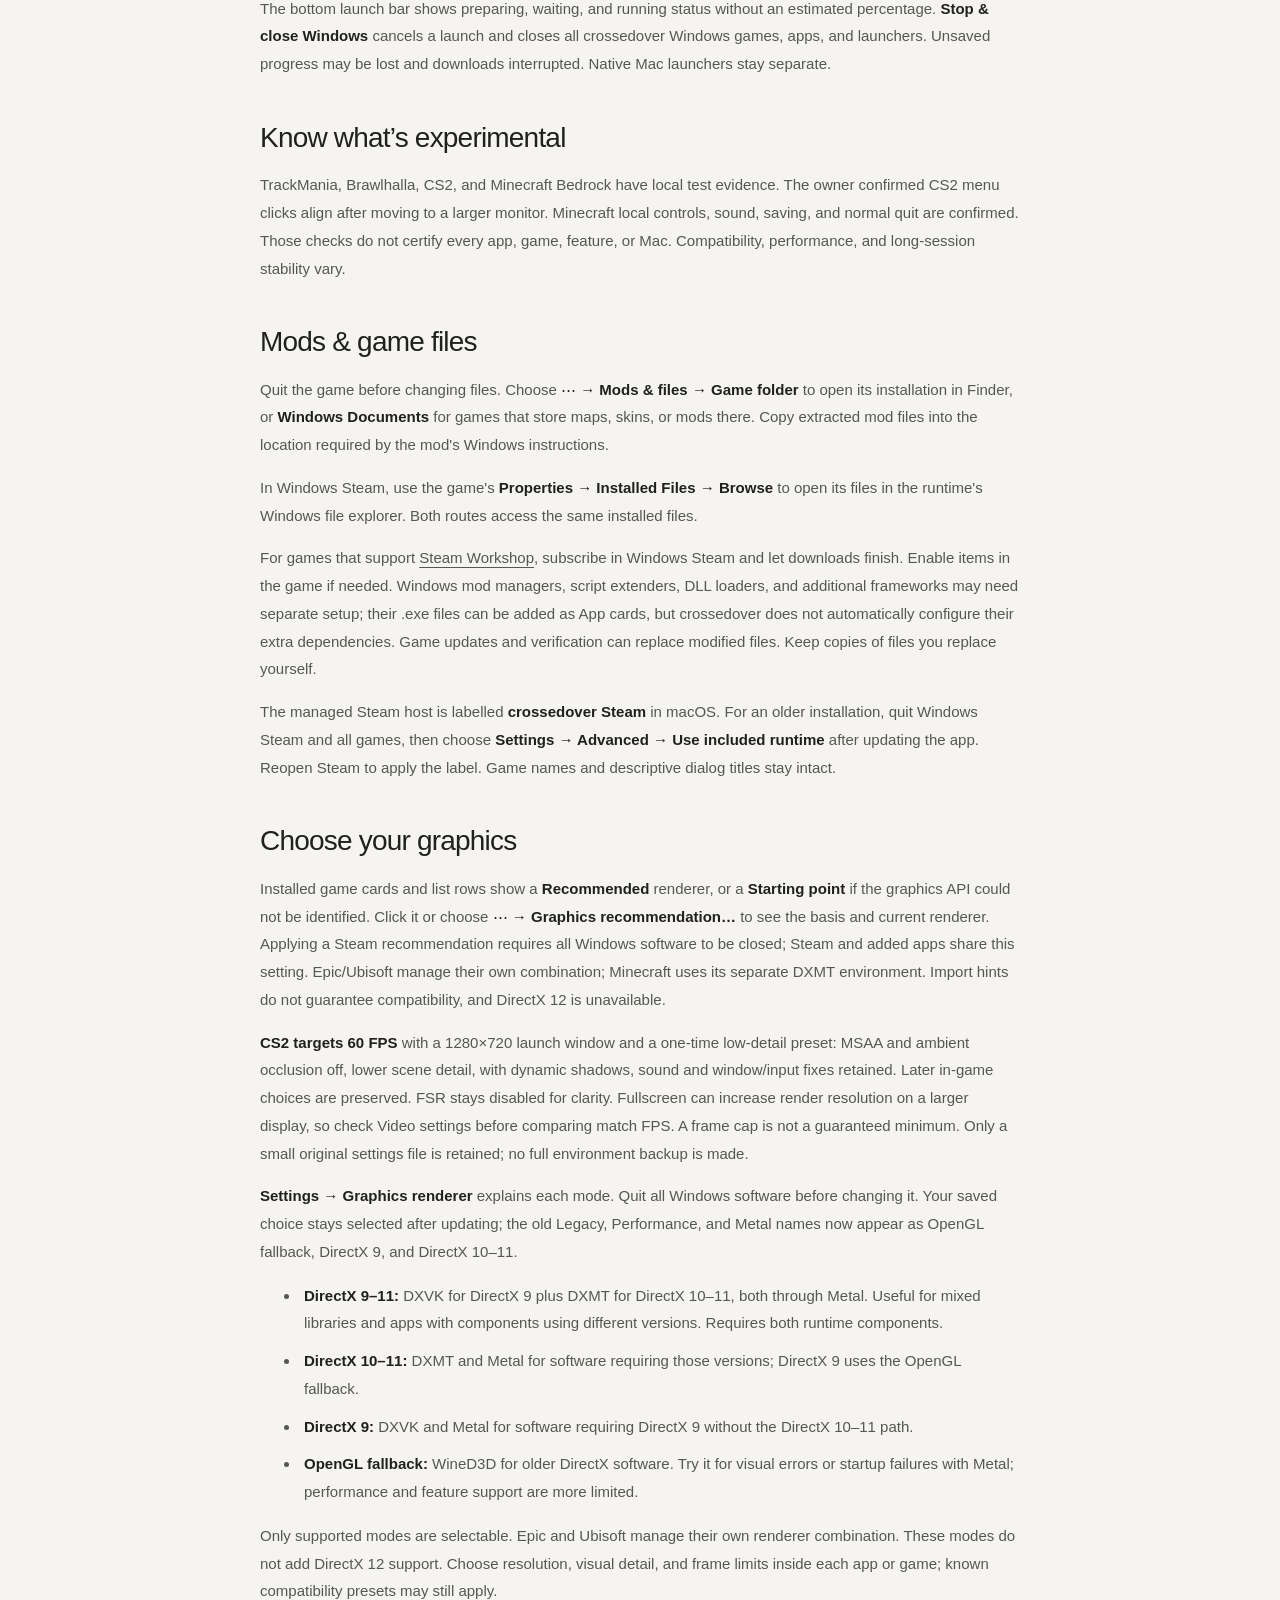
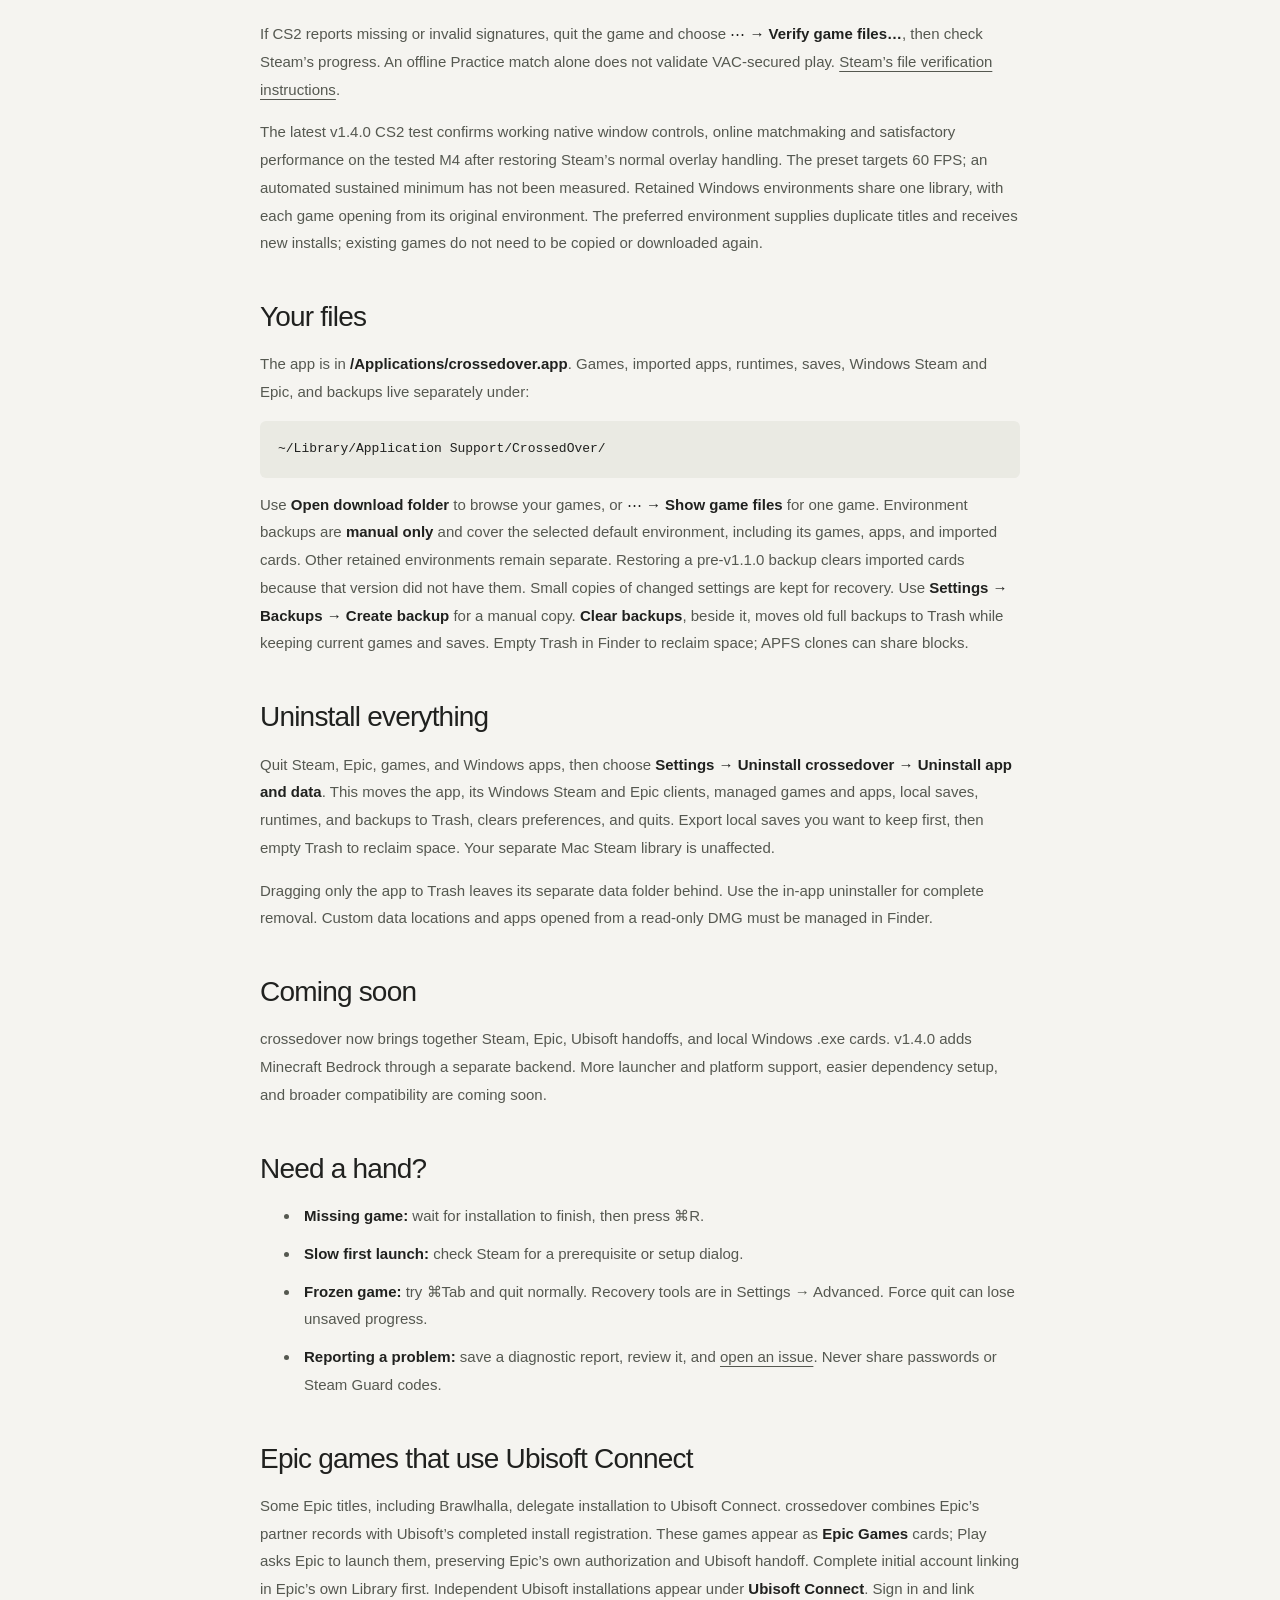
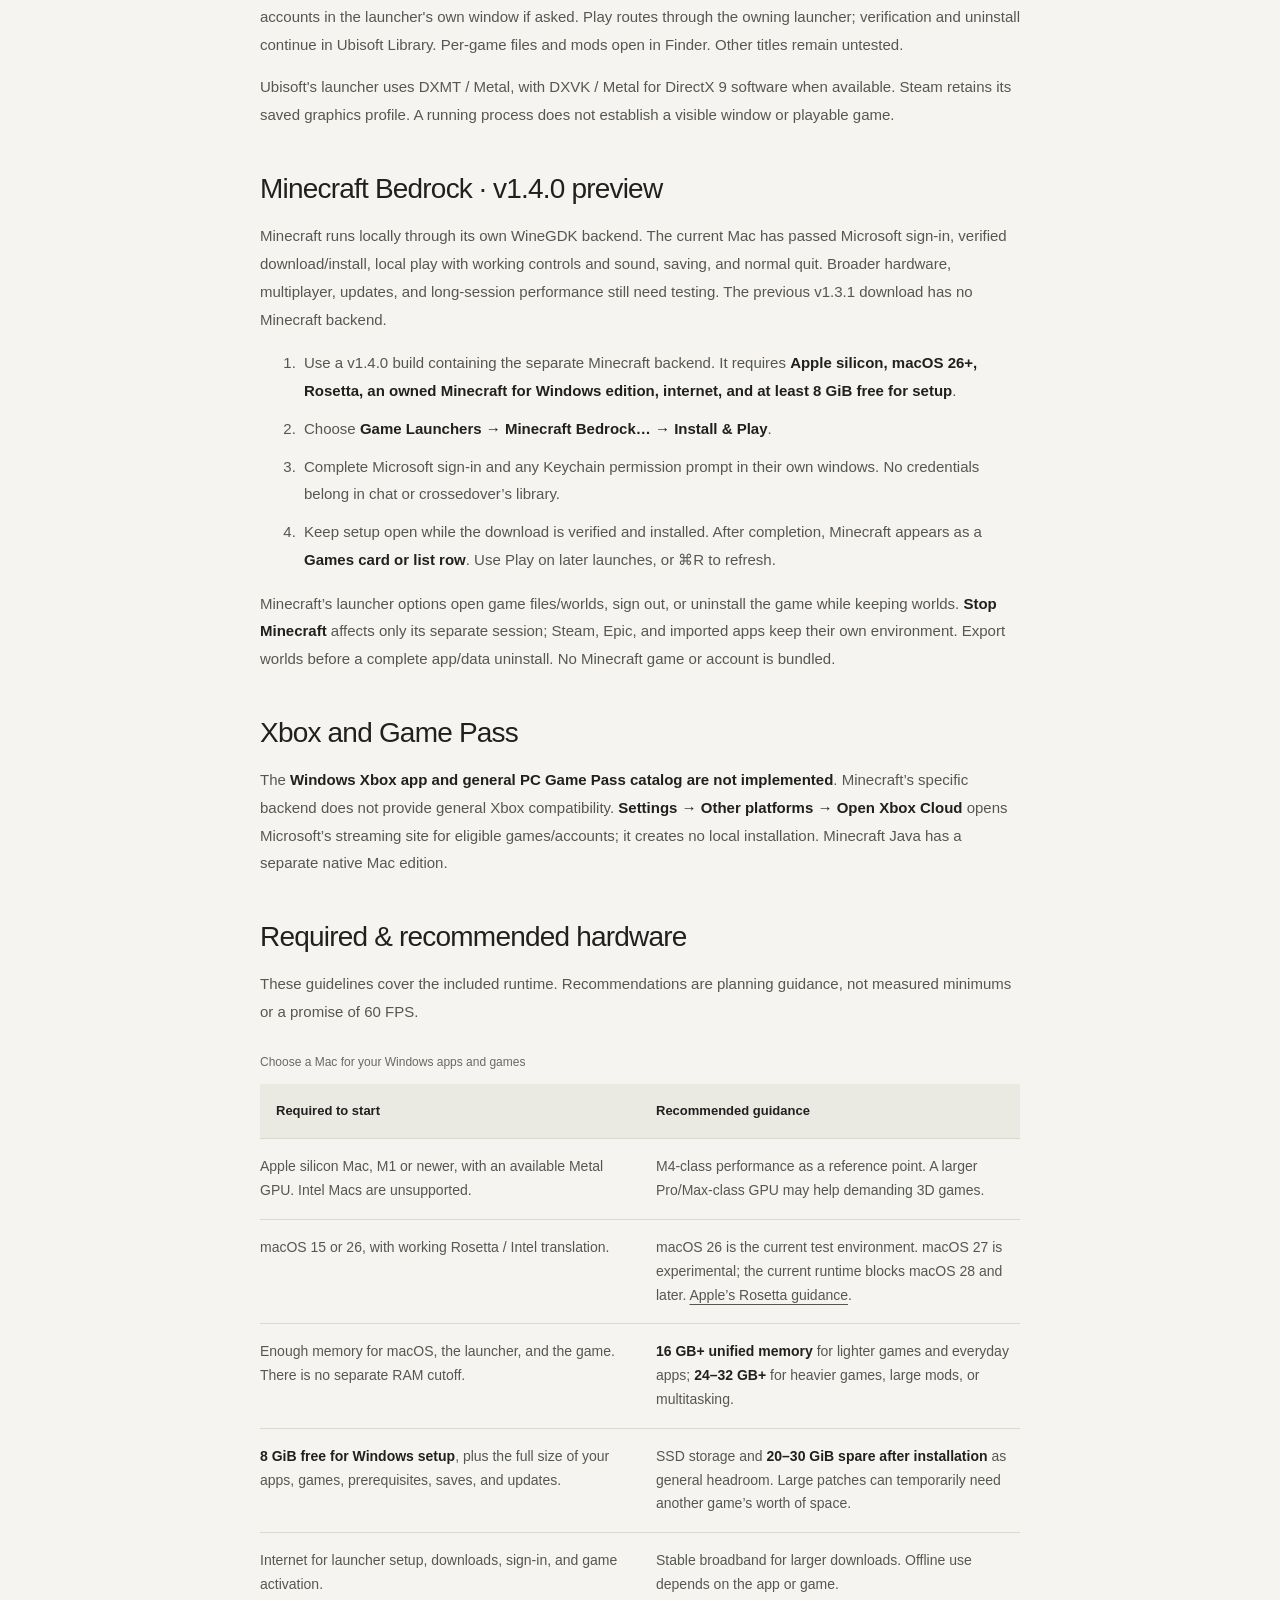
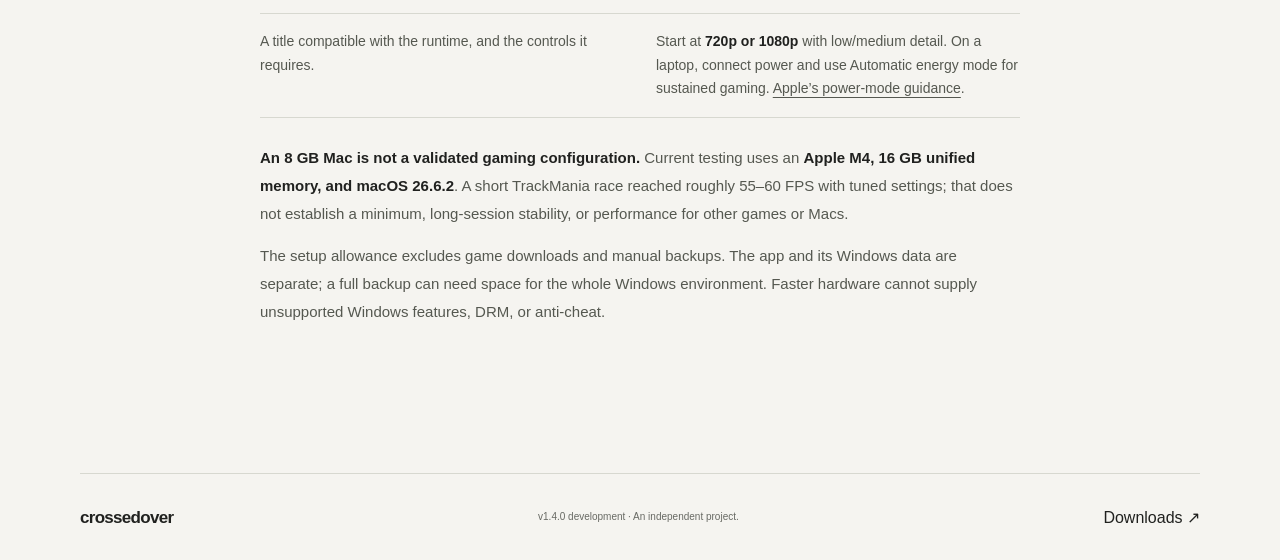
==== commit de310225: "Restore retained games alongside the working CS2 environment" ====
--- a/docs/QUICKSTART.html
+++ b/docs/QUICKSTART.html
@@ -20,7 +20,7 @@
 <p>Setup also installs Epic’s required launch-support components. If an existing installation opens Epic but no game, quit Windows games and launchers, then choose <strong>Settings → Windows Epic Games → Repair launch support</strong>. Games and accounts are preserved. First-time setup may download an additional 85 MB component. Repair verifies the helper; each game still needs a launch test.</p><h2>Use your libraries</h2><p>Completed Steam/Epic installs and Minecraft after setup in v1.4.0 appear in <strong>Games</strong>. Imported .exe cards can live in Games or Apps. Press <strong>Play</strong> to launch, <strong>⌘R</strong> to refresh, or <strong>⌘F</strong> to search. The grid/list selector remembers your preference. If the app requests a graphics-profile restart, close your current game first.</p><p>Use <strong>⋯</strong> for properties, files, verification, and uninstall. Steam handles uninstall confirmations. <strong>Settings → Windows Steam → Open download folder</strong> opens installed games in Finder. The separate <strong>Steam Downloads</strong> button opens download progress and updates.</p>
 
 <p>The bottom launch bar shows preparing, waiting, and running status without an estimated percentage. <strong>Stop &amp; close Windows</strong> cancels a launch and closes all crossedover Windows games, apps, and launchers. Unsaved progress may be lost and downloads interrupted. Native Mac launchers stay separate.</p><h2>Know what’s experimental</h2><p>TrackMania, Brawlhalla, CS2, and Minecraft Bedrock have local test evidence. The owner confirmed CS2 menu clicks align after moving to a larger monitor. Minecraft local controls, sound, saving, and normal quit are confirmed. Those checks do not certify every app, game, feature, or Mac. Compatibility, performance, and long-session stability vary.</p>
-<h2 id="mods">Mods &amp; game files</h2><p>Quit the game before changing files. Choose <strong>⋯ → Mods &amp; files → Game folder</strong> to open its installation in Finder, or <strong>Windows Documents</strong> for games that store maps, skins, or mods there. Copy extracted mod files into the location required by the mod's Windows instructions.</p><p>In Windows Steam, use the game's <strong>Properties → Installed Files → Browse</strong> to open its files in the runtime's Windows file explorer. Both routes access the same installed files.</p><p>For games that support <a href="https://partner.steamgames.com/doc/features/workshop/implementation">Steam Workshop</a>, subscribe in Windows Steam and let downloads finish. Enable items in the game if needed. Windows mod managers, script extenders, DLL loaders, and additional frameworks may need separate setup; their .exe files can be added as App cards, but crossedover does not automatically configure their extra dependencies. Game updates and verification can replace modified files. Keep copies of files you replace yourself.</p><p>The managed Steam host is labelled <strong>crossedover Steam</strong> in macOS. For an older installation, quit Windows Steam and all games, then choose <strong>Settings → Advanced → Use included runtime</strong> after updating the app. Reopen Steam to apply the label. Game names and descriptive dialog titles stay intact.</p><h2>Choose your graphics</h2><p>Installed game cards and list rows show a <strong>Recommended</strong> renderer, or a <strong>Starting point</strong> if the graphics API could not be identified. Click it or choose <strong>⋯ → Graphics recommendation…</strong> to see the basis and current renderer. Applying a Steam recommendation requires all Windows software to be closed; Steam and added apps share this setting. Epic/Ubisoft manage their own combination; Minecraft uses its separate DXMT environment. Import hints do not guarantee compatibility, and DirectX 12 is unavailable.</p><p><strong>CS2 targets 60 FPS</strong> with a 1280×720 launch window and a one-time low-detail preset: MSAA and ambient occlusion off, lower scene detail, with dynamic shadows, sound and window/input fixes retained. Later in-game choices are preserved. FSR stays disabled for clarity. Fullscreen can increase render resolution on a larger display, so check Video settings before comparing match FPS. A frame cap is not a guaranteed minimum. Only a small original settings file is retained; no full environment backup is made.</p><p><strong>Settings → Graphics renderer</strong> explains each mode. Quit all Windows software before changing it. Your saved choice stays selected after updating; the old Legacy, Performance, and Metal names now appear as OpenGL fallback, DirectX 9, and DirectX 10–11.</p><ul><li><strong>DirectX 9–11:</strong> DXVK for DirectX 9 plus DXMT for DirectX 10–11, both through Metal. Useful for mixed libraries and apps with components using different versions. Requires both runtime components.</li><li><strong>DirectX 10–11:</strong> DXMT and Metal for software requiring those versions; DirectX 9 uses the OpenGL fallback.</li><li><strong>DirectX 9:</strong> DXVK and Metal for software requiring DirectX 9 without the DirectX 10–11 path.</li><li><strong>OpenGL fallback:</strong> WineD3D for older DirectX software. Try it for visual errors or startup failures with Metal; performance and feature support are more limited.</li></ul><p>Only supported modes are selectable. Epic and Ubisoft manage their own renderer combination. These modes do not add DirectX 12 support. Choose resolution, visual detail, and frame limits inside each app or game; known compatibility presets may still apply.</p><p>If CS2 reports missing or invalid signatures, quit the game and choose <strong>⋯ → Verify game files…</strong>, then check Steam’s progress. Secure matchmaking is unconfirmed in this local build; an offline Practice match does not validate VAC-secured play. <a href="https://help.steampowered.com/en/faqs/view/0C48-FCBD-DA71-93EB/">Steam’s file verification instructions</a>.</p><p>Current v1.4.0 testing reports CS2 around 60 FPS with periodic drops on the M4 Mac. The owner joined an online match in a clean Steam environment, then encountered a VAC signature warning after crossedover’s launch setup. The current source restores Steam’s normal overlay handling while retaining native window controls and the graphics preset; a repeat online test is pending. The exact regression cause and sustained frame rate are not established. The renderer recommendation does not certify online compatibility.</p><h2>Your files</h2><p>The app is in <strong>/Applications/crossedover.app</strong>. Games, imported apps, runtimes, saves, Windows Steam and Epic, and backups live separately under:</p><pre>~/Library/Application Support/CrossedOver/</pre><p>Use <strong>Open download folder</strong> to browse your games, or <strong>⋯ → Show game files</strong> for one game. Full environment backups are <strong>manual only</strong> and include all installed games, apps, and imported cards. Restoring a pre-v1.1.0 backup clears imported cards because that version did not have them. Small copies of changed settings are kept for recovery. Use <strong>Settings → Backups → Create backup</strong> for a manual copy. <strong>Clear backups</strong>, beside it, moves old full backups to Trash while keeping current games and saves. Empty Trash in Finder to reclaim space; APFS clones can share blocks.</p>
+<h2 id="mods">Mods &amp; game files</h2><p>Quit the game before changing files. Choose <strong>⋯ → Mods &amp; files → Game folder</strong> to open its installation in Finder, or <strong>Windows Documents</strong> for games that store maps, skins, or mods there. Copy extracted mod files into the location required by the mod's Windows instructions.</p><p>In Windows Steam, use the game's <strong>Properties → Installed Files → Browse</strong> to open its files in the runtime's Windows file explorer. Both routes access the same installed files.</p><p>For games that support <a href="https://partner.steamgames.com/doc/features/workshop/implementation">Steam Workshop</a>, subscribe in Windows Steam and let downloads finish. Enable items in the game if needed. Windows mod managers, script extenders, DLL loaders, and additional frameworks may need separate setup; their .exe files can be added as App cards, but crossedover does not automatically configure their extra dependencies. Game updates and verification can replace modified files. Keep copies of files you replace yourself.</p><p>The managed Steam host is labelled <strong>crossedover Steam</strong> in macOS. For an older installation, quit Windows Steam and all games, then choose <strong>Settings → Advanced → Use included runtime</strong> after updating the app. Reopen Steam to apply the label. Game names and descriptive dialog titles stay intact.</p><h2>Choose your graphics</h2><p>Installed game cards and list rows show a <strong>Recommended</strong> renderer, or a <strong>Starting point</strong> if the graphics API could not be identified. Click it or choose <strong>⋯ → Graphics recommendation…</strong> to see the basis and current renderer. Applying a Steam recommendation requires all Windows software to be closed; Steam and added apps share this setting. Epic/Ubisoft manage their own combination; Minecraft uses its separate DXMT environment. Import hints do not guarantee compatibility, and DirectX 12 is unavailable.</p><p><strong>CS2 targets 60 FPS</strong> with a 1280×720 launch window and a one-time low-detail preset: MSAA and ambient occlusion off, lower scene detail, with dynamic shadows, sound and window/input fixes retained. Later in-game choices are preserved. FSR stays disabled for clarity. Fullscreen can increase render resolution on a larger display, so check Video settings before comparing match FPS. A frame cap is not a guaranteed minimum. Only a small original settings file is retained; no full environment backup is made.</p><p><strong>Settings → Graphics renderer</strong> explains each mode. Quit all Windows software before changing it. Your saved choice stays selected after updating; the old Legacy, Performance, and Metal names now appear as OpenGL fallback, DirectX 9, and DirectX 10–11.</p><ul><li><strong>DirectX 9–11:</strong> DXVK for DirectX 9 plus DXMT for DirectX 10–11, both through Metal. Useful for mixed libraries and apps with components using different versions. Requires both runtime components.</li><li><strong>DirectX 10–11:</strong> DXMT and Metal for software requiring those versions; DirectX 9 uses the OpenGL fallback.</li><li><strong>DirectX 9:</strong> DXVK and Metal for software requiring DirectX 9 without the DirectX 10–11 path.</li><li><strong>OpenGL fallback:</strong> WineD3D for older DirectX software. Try it for visual errors or startup failures with Metal; performance and feature support are more limited.</li></ul><p>Only supported modes are selectable. Epic and Ubisoft manage their own renderer combination. These modes do not add DirectX 12 support. Choose resolution, visual detail, and frame limits inside each app or game; known compatibility presets may still apply.</p><p>If CS2 reports missing or invalid signatures, quit the game and choose <strong>⋯ → Verify game files…</strong>, then check Steam’s progress. An offline Practice match alone does not validate VAC-secured play. <a href="https://help.steampowered.com/en/faqs/view/0C48-FCBD-DA71-93EB/">Steam’s file verification instructions</a>.</p><p>The latest v1.4.0 CS2 test confirms working native window controls, online matchmaking and satisfactory performance on the tested M4 after restoring Steam’s normal overlay handling. The preset targets 60 FPS; an automated sustained minimum has not been measured. Retained Windows environments share one library, with each game opening from its original environment. The preferred environment supplies duplicate titles and receives new installs; existing games do not need to be copied or downloaded again.</p><h2>Your files</h2><p>The app is in <strong>/Applications/crossedover.app</strong>. Games, imported apps, runtimes, saves, Windows Steam and Epic, and backups live separately under:</p><pre>~/Library/Application Support/CrossedOver/</pre><p>Use <strong>Open download folder</strong> to browse your games, or <strong>⋯ → Show game files</strong> for one game. Environment backups are <strong>manual only</strong> and cover the selected default environment, including its games, apps, and imported cards. Other retained environments remain separate. Restoring a pre-v1.1.0 backup clears imported cards because that version did not have them. Small copies of changed settings are kept for recovery. Use <strong>Settings → Backups → Create backup</strong> for a manual copy. <strong>Clear backups</strong>, beside it, moves old full backups to Trash while keeping current games and saves. Empty Trash in Finder to reclaim space; APFS clones can share blocks.</p>
 <h2>Uninstall everything</h2><p>Quit Steam, Epic, games, and Windows apps, then choose <strong>Settings → Uninstall crossedover → Uninstall app and data</strong>. This moves the app, its Windows Steam and Epic clients, managed games and apps, local saves, runtimes, and backups to Trash, clears preferences, and quits. Export local saves you want to keep first, then empty Trash to reclaim space. Your separate Mac Steam library is unaffected.</p><p>Dragging only the app to Trash leaves its separate data folder behind. Use the in-app uninstaller for complete removal. Custom data locations and apps opened from a read-only DMG must be managed in Finder.</p><h2>Coming soon</h2><p>crossedover now brings together Steam, Epic, Ubisoft handoffs, and local Windows .exe cards. v1.4.0 adds Minecraft Bedrock through a separate backend. More launcher and platform support, easier dependency setup, and broader compatibility are coming soon.</p><h2>Need a hand?</h2><ul><li><strong>Missing game:</strong> wait for installation to finish, then press ⌘R.</li><li><strong>Slow first launch:</strong> check Steam for a prerequisite or setup dialog.</li><li><strong>Frozen game:</strong> try ⌘Tab and quit normally. Recovery tools are in Settings → Advanced. Force quit can lose unsaved progress.</li><li><strong>Reporting a problem:</strong> save a diagnostic report, review it, and <a href="https://github.com/CoryPearl/crossedover/issues">open an issue</a>. Never share passwords or Steam Guard codes.</li></ul><h2 id="ubisoft">Epic games that use Ubisoft Connect</h2>
 <p>Some Epic titles, including Brawlhalla, delegate installation to Ubisoft Connect. crossedover combines Epic’s partner records with Ubisoft’s completed install registration. These games appear as <strong>Epic Games</strong> cards; Play asks Epic to launch them, preserving Epic’s own authorization and Ubisoft handoff. Complete initial account linking in Epic’s own Library first. Independent Ubisoft installations appear under <strong>Ubisoft Connect</strong>. Sign in and link accounts in the launcher's own window if asked. Play routes through the owning launcher; verification and uninstall continue in Ubisoft Library. Per-game files and mods open in Finder. Other titles remain untested.</p>
 <p>Ubisoft's launcher uses DXMT / Metal, with DXVK / Metal for DirectX 9 software when available. Steam retains its saved graphics profile. A running process does not establish a visible window or playable game.</p>
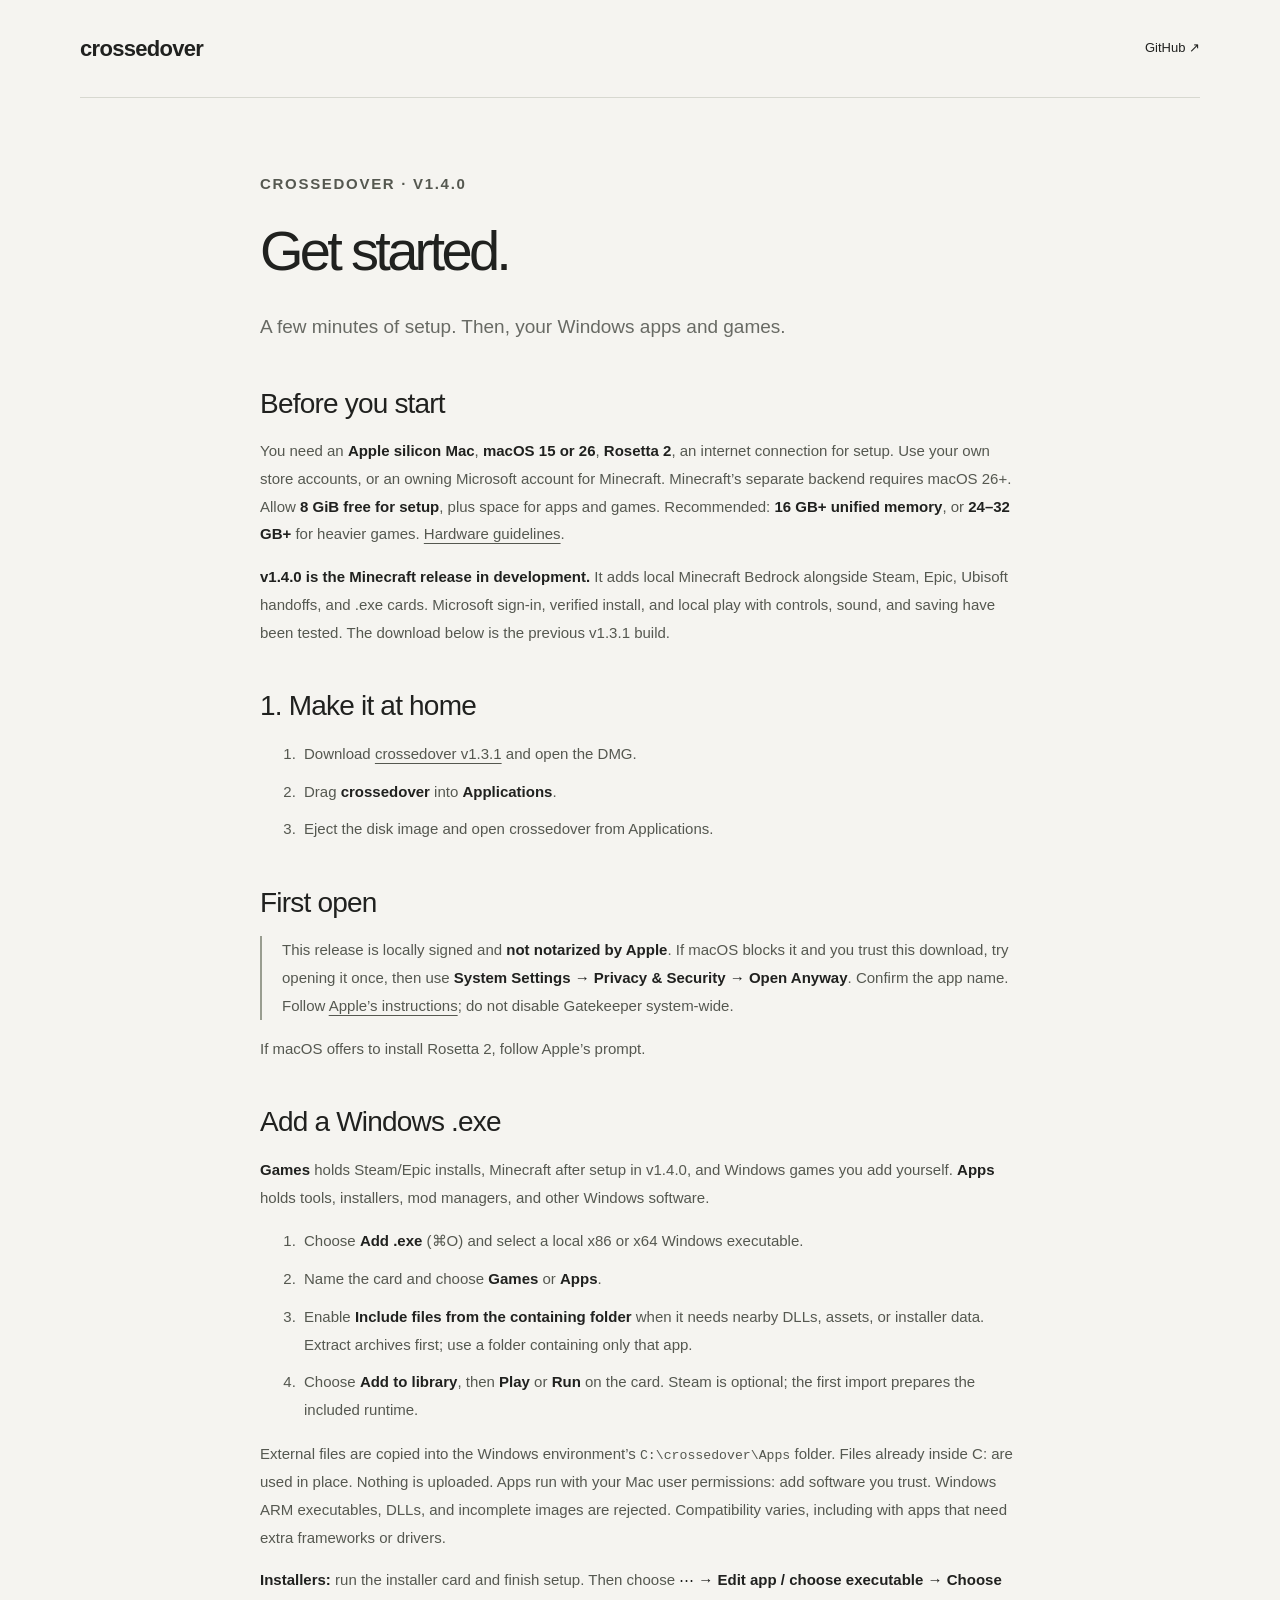
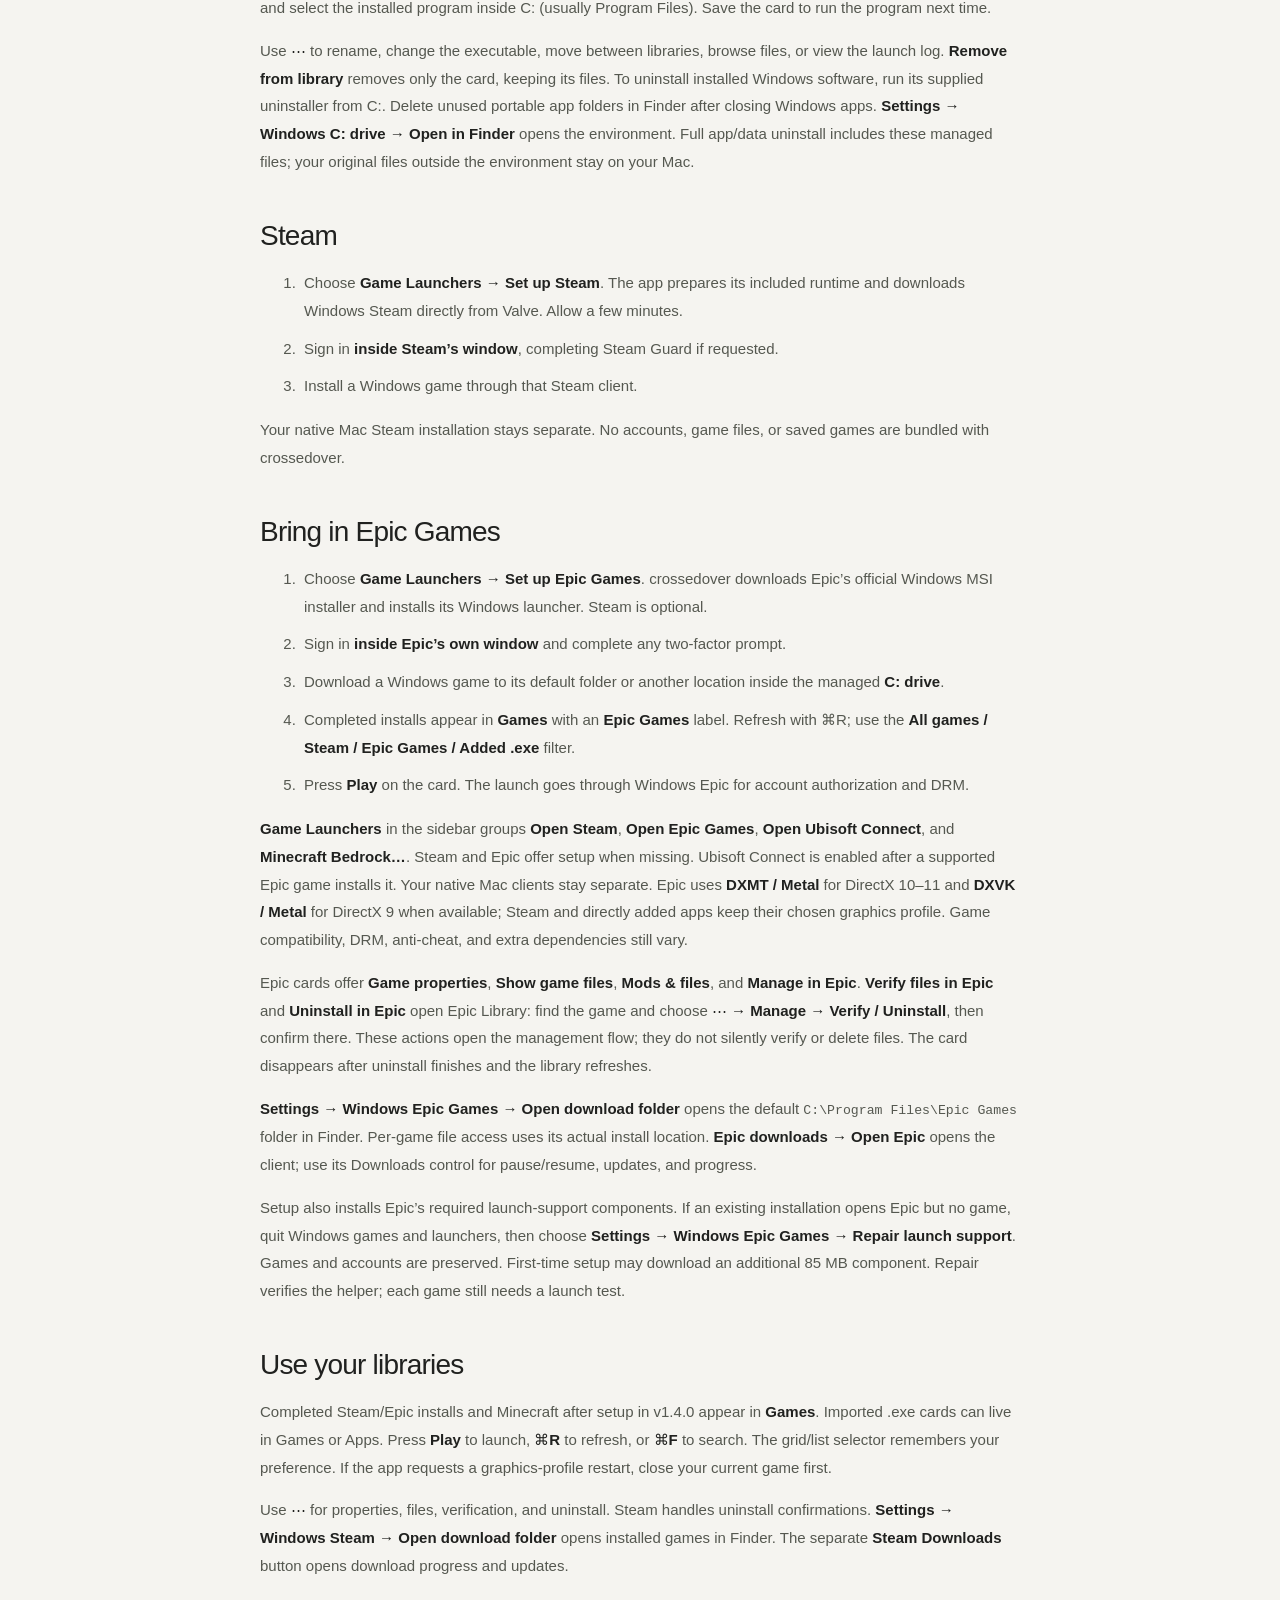
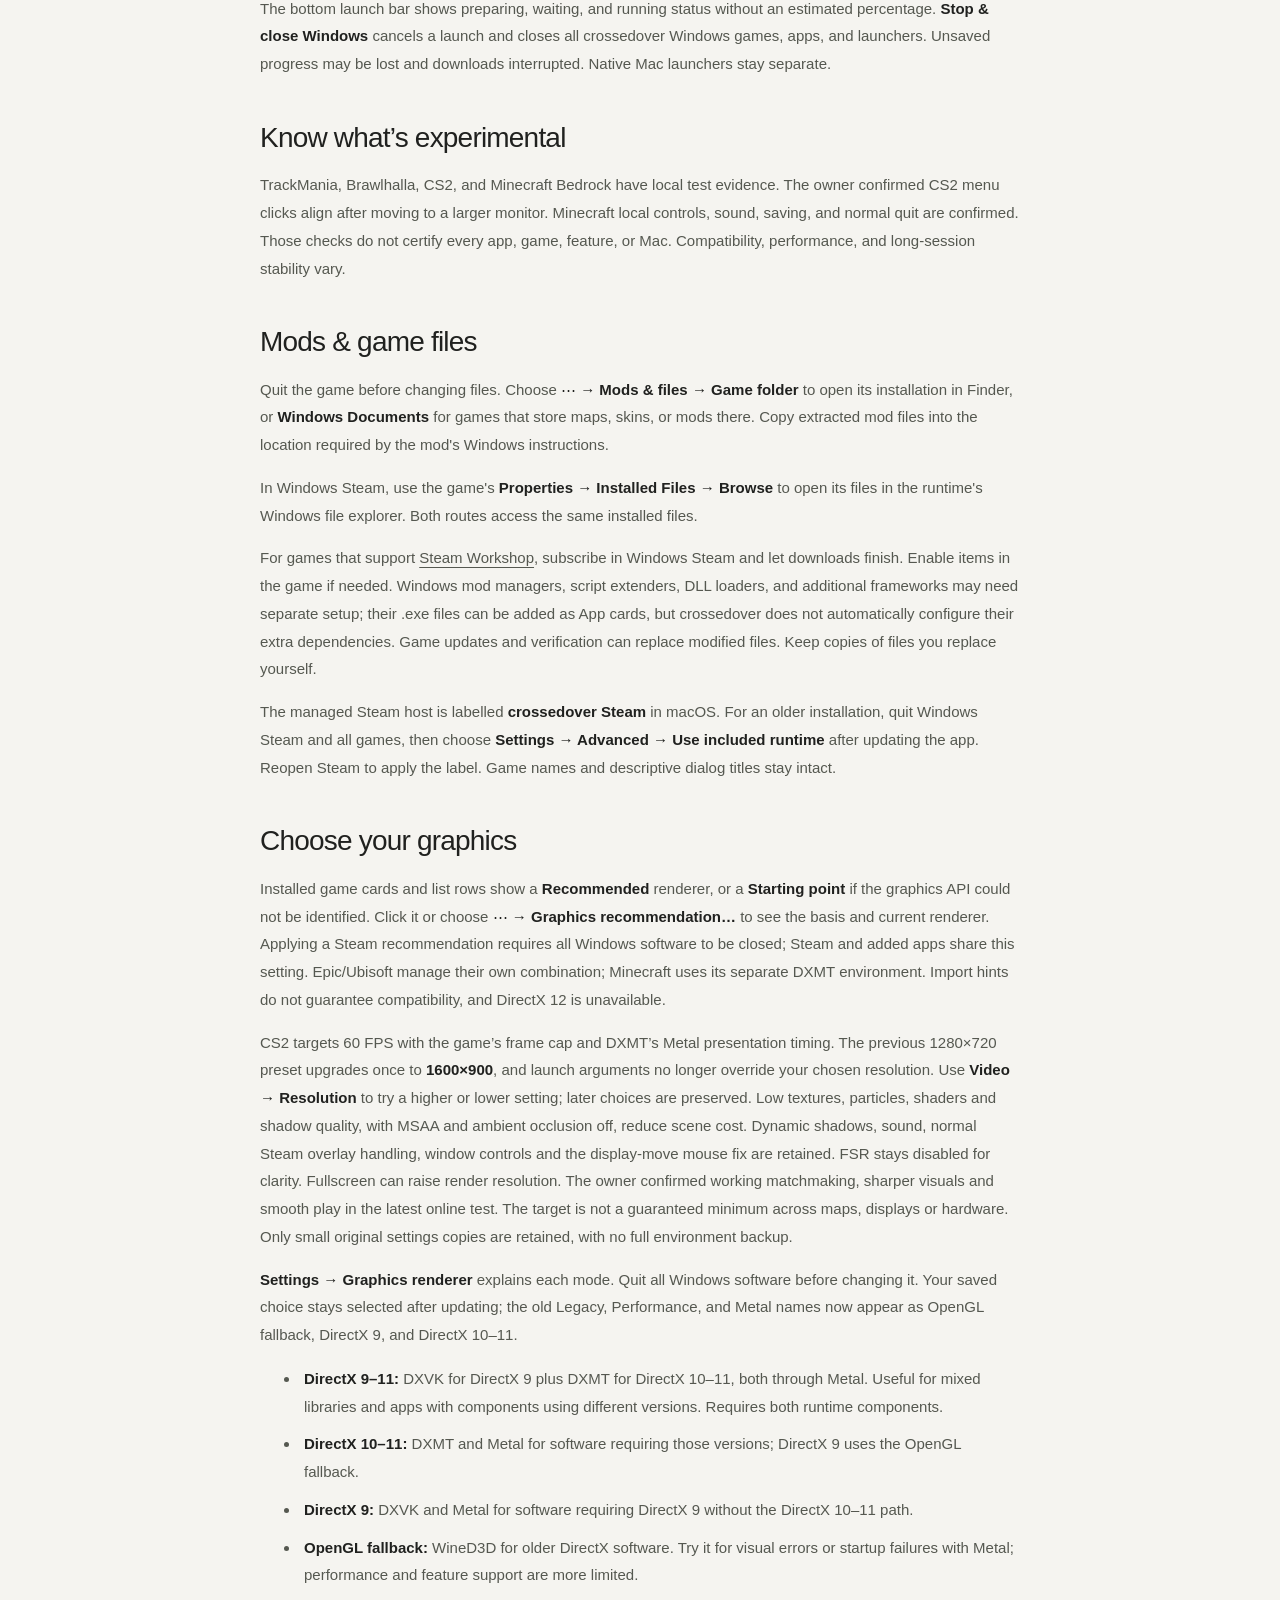
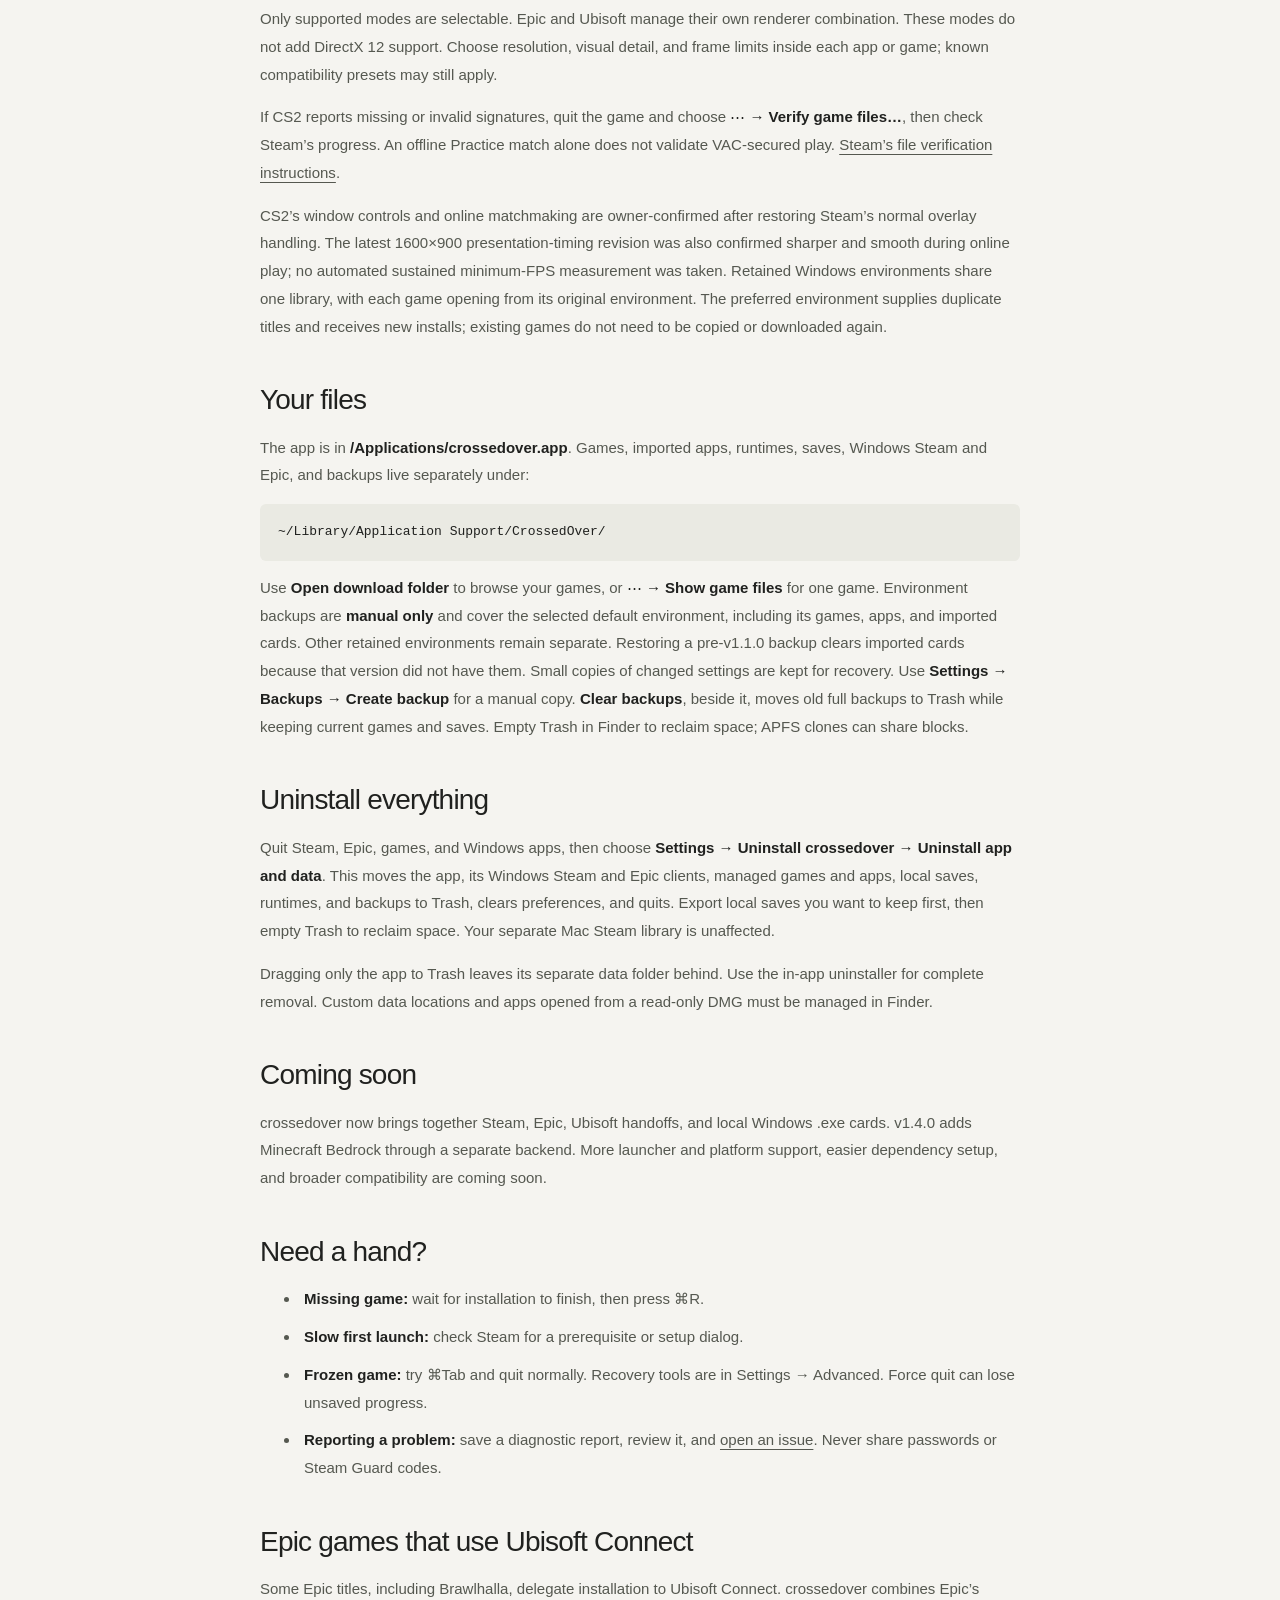
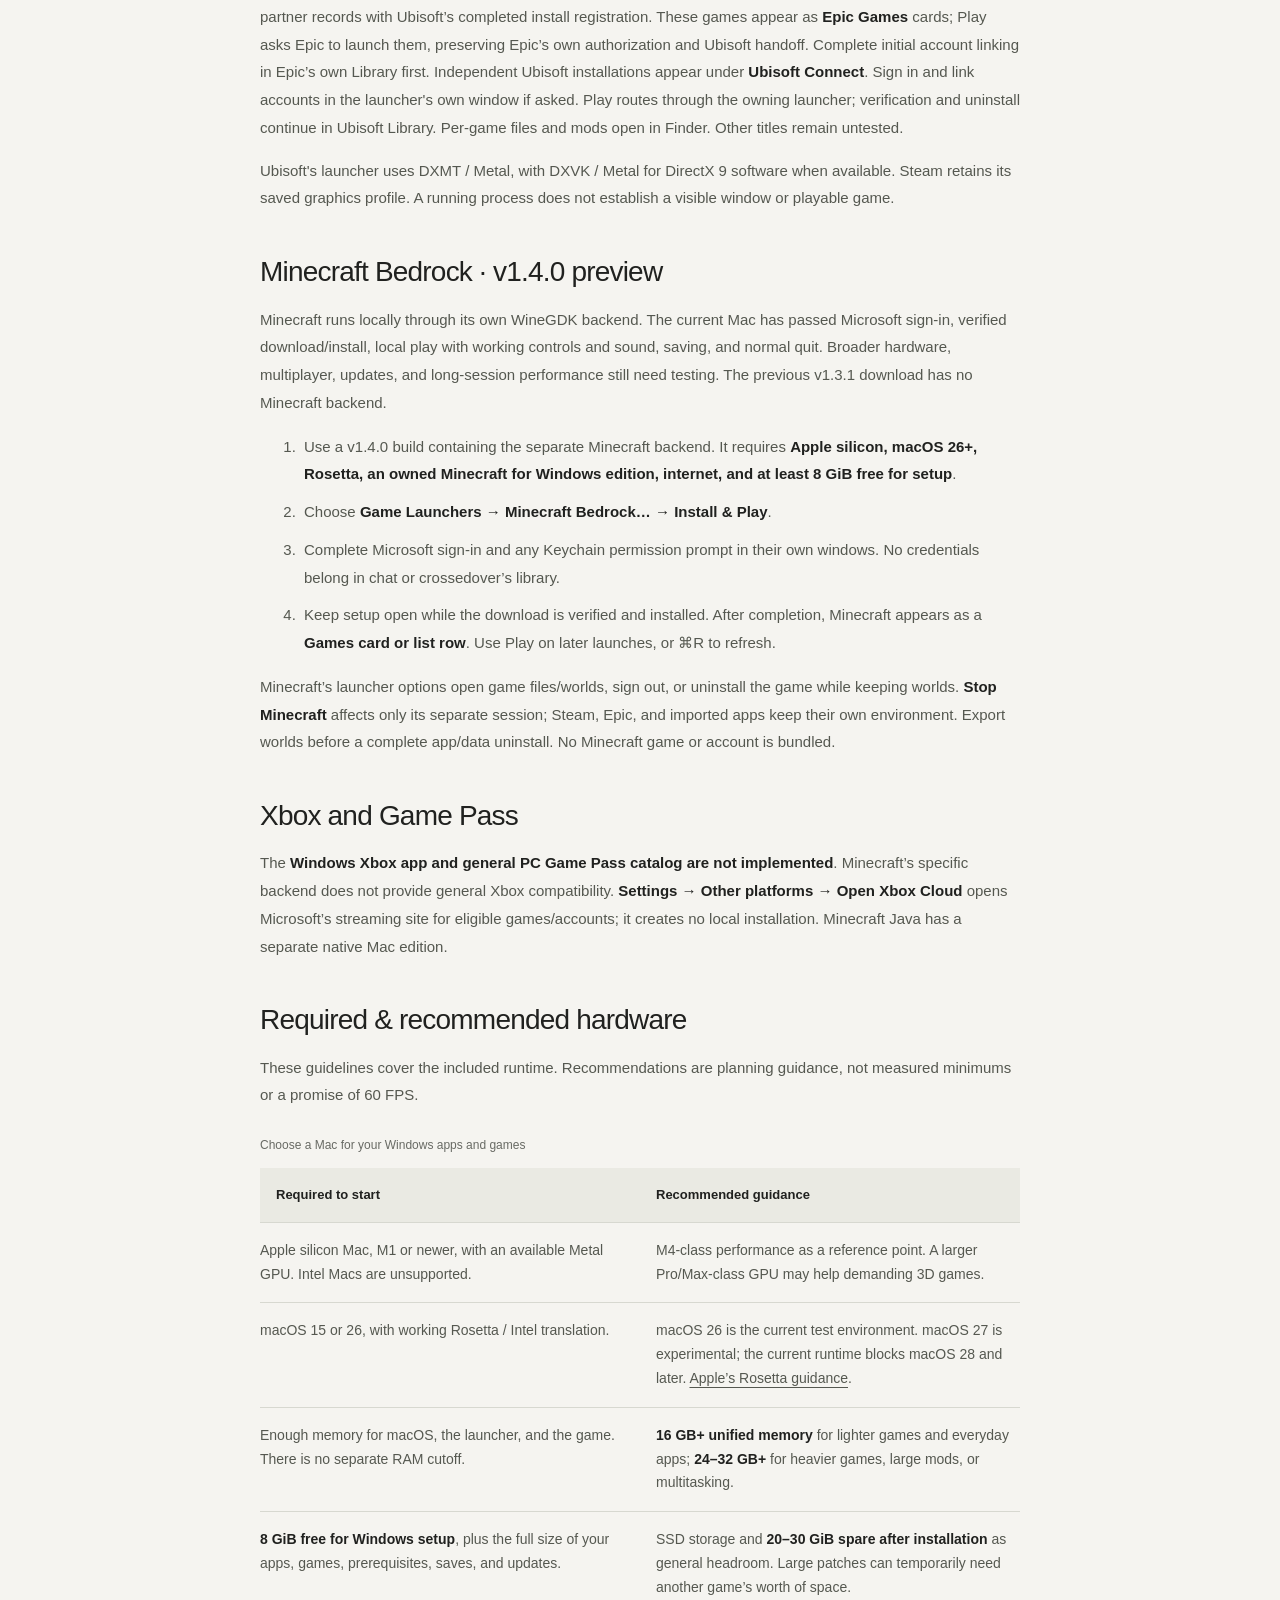
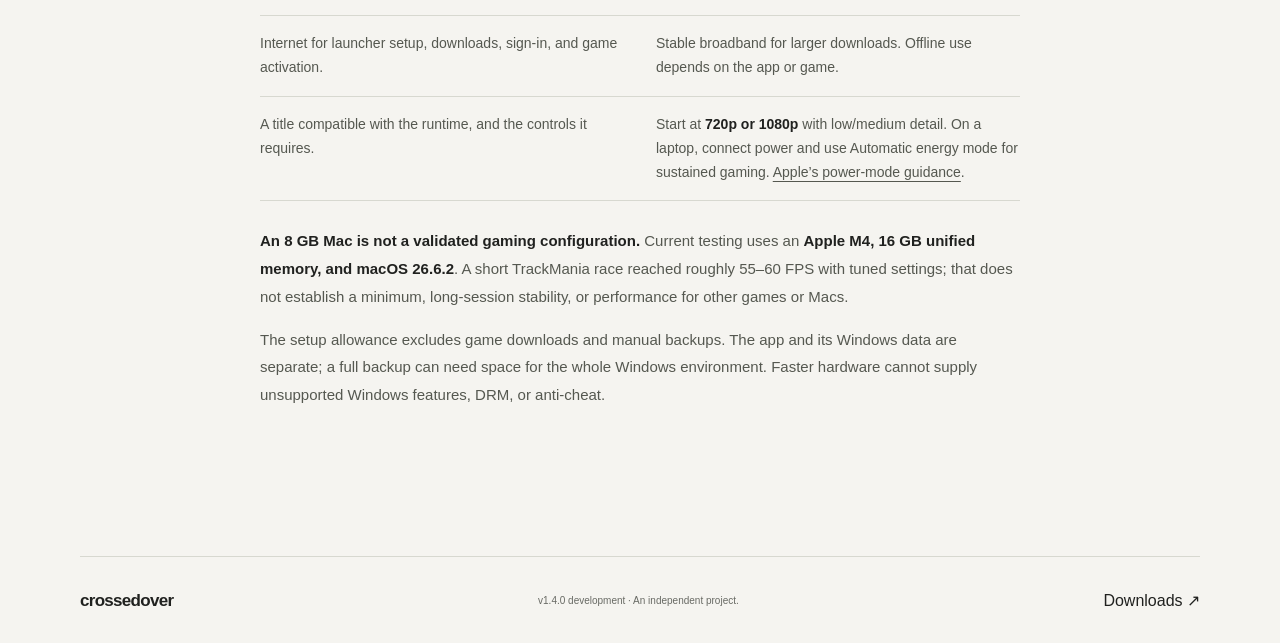
==== commit 631bd9dc: "Preserve confirmed CS2 matchmaking with sharper resolution and Metal pacing" ====
--- a/docs/QUICKSTART.html
+++ b/docs/QUICKSTART.html
@@ -20,7 +20,7 @@
 <p>Setup also installs Epic’s required launch-support components. If an existing installation opens Epic but no game, quit Windows games and launchers, then choose <strong>Settings → Windows Epic Games → Repair launch support</strong>. Games and accounts are preserved. First-time setup may download an additional 85 MB component. Repair verifies the helper; each game still needs a launch test.</p><h2>Use your libraries</h2><p>Completed Steam/Epic installs and Minecraft after setup in v1.4.0 appear in <strong>Games</strong>. Imported .exe cards can live in Games or Apps. Press <strong>Play</strong> to launch, <strong>⌘R</strong> to refresh, or <strong>⌘F</strong> to search. The grid/list selector remembers your preference. If the app requests a graphics-profile restart, close your current game first.</p><p>Use <strong>⋯</strong> for properties, files, verification, and uninstall. Steam handles uninstall confirmations. <strong>Settings → Windows Steam → Open download folder</strong> opens installed games in Finder. The separate <strong>Steam Downloads</strong> button opens download progress and updates.</p>
 
 <p>The bottom launch bar shows preparing, waiting, and running status without an estimated percentage. <strong>Stop &amp; close Windows</strong> cancels a launch and closes all crossedover Windows games, apps, and launchers. Unsaved progress may be lost and downloads interrupted. Native Mac launchers stay separate.</p><h2>Know what’s experimental</h2><p>TrackMania, Brawlhalla, CS2, and Minecraft Bedrock have local test evidence. The owner confirmed CS2 menu clicks align after moving to a larger monitor. Minecraft local controls, sound, saving, and normal quit are confirmed. Those checks do not certify every app, game, feature, or Mac. Compatibility, performance, and long-session stability vary.</p>
-<h2 id="mods">Mods &amp; game files</h2><p>Quit the game before changing files. Choose <strong>⋯ → Mods &amp; files → Game folder</strong> to open its installation in Finder, or <strong>Windows Documents</strong> for games that store maps, skins, or mods there. Copy extracted mod files into the location required by the mod's Windows instructions.</p><p>In Windows Steam, use the game's <strong>Properties → Installed Files → Browse</strong> to open its files in the runtime's Windows file explorer. Both routes access the same installed files.</p><p>For games that support <a href="https://partner.steamgames.com/doc/features/workshop/implementation">Steam Workshop</a>, subscribe in Windows Steam and let downloads finish. Enable items in the game if needed. Windows mod managers, script extenders, DLL loaders, and additional frameworks may need separate setup; their .exe files can be added as App cards, but crossedover does not automatically configure their extra dependencies. Game updates and verification can replace modified files. Keep copies of files you replace yourself.</p><p>The managed Steam host is labelled <strong>crossedover Steam</strong> in macOS. For an older installation, quit Windows Steam and all games, then choose <strong>Settings → Advanced → Use included runtime</strong> after updating the app. Reopen Steam to apply the label. Game names and descriptive dialog titles stay intact.</p><h2>Choose your graphics</h2><p>Installed game cards and list rows show a <strong>Recommended</strong> renderer, or a <strong>Starting point</strong> if the graphics API could not be identified. Click it or choose <strong>⋯ → Graphics recommendation…</strong> to see the basis and current renderer. Applying a Steam recommendation requires all Windows software to be closed; Steam and added apps share this setting. Epic/Ubisoft manage their own combination; Minecraft uses its separate DXMT environment. Import hints do not guarantee compatibility, and DirectX 12 is unavailable.</p><p><strong>CS2 targets 60 FPS</strong> with a 1280×720 launch window and a one-time low-detail preset: MSAA and ambient occlusion off, lower scene detail, with dynamic shadows, sound and window/input fixes retained. Later in-game choices are preserved. FSR stays disabled for clarity. Fullscreen can increase render resolution on a larger display, so check Video settings before comparing match FPS. A frame cap is not a guaranteed minimum. Only a small original settings file is retained; no full environment backup is made.</p><p><strong>Settings → Graphics renderer</strong> explains each mode. Quit all Windows software before changing it. Your saved choice stays selected after updating; the old Legacy, Performance, and Metal names now appear as OpenGL fallback, DirectX 9, and DirectX 10–11.</p><ul><li><strong>DirectX 9–11:</strong> DXVK for DirectX 9 plus DXMT for DirectX 10–11, both through Metal. Useful for mixed libraries and apps with components using different versions. Requires both runtime components.</li><li><strong>DirectX 10–11:</strong> DXMT and Metal for software requiring those versions; DirectX 9 uses the OpenGL fallback.</li><li><strong>DirectX 9:</strong> DXVK and Metal for software requiring DirectX 9 without the DirectX 10–11 path.</li><li><strong>OpenGL fallback:</strong> WineD3D for older DirectX software. Try it for visual errors or startup failures with Metal; performance and feature support are more limited.</li></ul><p>Only supported modes are selectable. Epic and Ubisoft manage their own renderer combination. These modes do not add DirectX 12 support. Choose resolution, visual detail, and frame limits inside each app or game; known compatibility presets may still apply.</p><p>If CS2 reports missing or invalid signatures, quit the game and choose <strong>⋯ → Verify game files…</strong>, then check Steam’s progress. An offline Practice match alone does not validate VAC-secured play. <a href="https://help.steampowered.com/en/faqs/view/0C48-FCBD-DA71-93EB/">Steam’s file verification instructions</a>.</p><p>The latest v1.4.0 CS2 test confirms working native window controls, online matchmaking and satisfactory performance on the tested M4 after restoring Steam’s normal overlay handling. The preset targets 60 FPS; an automated sustained minimum has not been measured. Retained Windows environments share one library, with each game opening from its original environment. The preferred environment supplies duplicate titles and receives new installs; existing games do not need to be copied or downloaded again.</p><h2>Your files</h2><p>The app is in <strong>/Applications/crossedover.app</strong>. Games, imported apps, runtimes, saves, Windows Steam and Epic, and backups live separately under:</p><pre>~/Library/Application Support/CrossedOver/</pre><p>Use <strong>Open download folder</strong> to browse your games, or <strong>⋯ → Show game files</strong> for one game. Environment backups are <strong>manual only</strong> and cover the selected default environment, including its games, apps, and imported cards. Other retained environments remain separate. Restoring a pre-v1.1.0 backup clears imported cards because that version did not have them. Small copies of changed settings are kept for recovery. Use <strong>Settings → Backups → Create backup</strong> for a manual copy. <strong>Clear backups</strong>, beside it, moves old full backups to Trash while keeping current games and saves. Empty Trash in Finder to reclaim space; APFS clones can share blocks.</p>
+<h2 id="mods">Mods &amp; game files</h2><p>Quit the game before changing files. Choose <strong>⋯ → Mods &amp; files → Game folder</strong> to open its installation in Finder, or <strong>Windows Documents</strong> for games that store maps, skins, or mods there. Copy extracted mod files into the location required by the mod's Windows instructions.</p><p>In Windows Steam, use the game's <strong>Properties → Installed Files → Browse</strong> to open its files in the runtime's Windows file explorer. Both routes access the same installed files.</p><p>For games that support <a href="https://partner.steamgames.com/doc/features/workshop/implementation">Steam Workshop</a>, subscribe in Windows Steam and let downloads finish. Enable items in the game if needed. Windows mod managers, script extenders, DLL loaders, and additional frameworks may need separate setup; their .exe files can be added as App cards, but crossedover does not automatically configure their extra dependencies. Game updates and verification can replace modified files. Keep copies of files you replace yourself.</p><p>The managed Steam host is labelled <strong>crossedover Steam</strong> in macOS. For an older installation, quit Windows Steam and all games, then choose <strong>Settings → Advanced → Use included runtime</strong> after updating the app. Reopen Steam to apply the label. Game names and descriptive dialog titles stay intact.</p><h2>Choose your graphics</h2><p>Installed game cards and list rows show a <strong>Recommended</strong> renderer, or a <strong>Starting point</strong> if the graphics API could not be identified. Click it or choose <strong>⋯ → Graphics recommendation…</strong> to see the basis and current renderer. Applying a Steam recommendation requires all Windows software to be closed; Steam and added apps share this setting. Epic/Ubisoft manage their own combination; Minecraft uses its separate DXMT environment. Import hints do not guarantee compatibility, and DirectX 12 is unavailable.</p><p>CS2 targets 60 FPS with the game’s frame cap and DXMT’s Metal presentation timing. The previous 1280×720 preset upgrades once to <strong>1600×900</strong>, and launch arguments no longer override your chosen resolution. Use <strong>Video → Resolution</strong> to try a higher or lower setting; later choices are preserved. Low textures, particles, shaders and shadow quality, with MSAA and ambient occlusion off, reduce scene cost. Dynamic shadows, sound, normal Steam overlay handling, window controls and the display-move mouse fix are retained. FSR stays disabled for clarity. Fullscreen can raise render resolution. The owner confirmed working matchmaking, sharper visuals and smooth play in the latest online test. The target is not a guaranteed minimum across maps, displays or hardware. Only small original settings copies are retained, with no full environment backup.</p><p><strong>Settings → Graphics renderer</strong> explains each mode. Quit all Windows software before changing it. Your saved choice stays selected after updating; the old Legacy, Performance, and Metal names now appear as OpenGL fallback, DirectX 9, and DirectX 10–11.</p><ul><li><strong>DirectX 9–11:</strong> DXVK for DirectX 9 plus DXMT for DirectX 10–11, both through Metal. Useful for mixed libraries and apps with components using different versions. Requires both runtime components.</li><li><strong>DirectX 10–11:</strong> DXMT and Metal for software requiring those versions; DirectX 9 uses the OpenGL fallback.</li><li><strong>DirectX 9:</strong> DXVK and Metal for software requiring DirectX 9 without the DirectX 10–11 path.</li><li><strong>OpenGL fallback:</strong> WineD3D for older DirectX software. Try it for visual errors or startup failures with Metal; performance and feature support are more limited.</li></ul><p>Only supported modes are selectable. Epic and Ubisoft manage their own renderer combination. These modes do not add DirectX 12 support. Choose resolution, visual detail, and frame limits inside each app or game; known compatibility presets may still apply.</p><p>If CS2 reports missing or invalid signatures, quit the game and choose <strong>⋯ → Verify game files…</strong>, then check Steam’s progress. An offline Practice match alone does not validate VAC-secured play. <a href="https://help.steampowered.com/en/faqs/view/0C48-FCBD-DA71-93EB/">Steam’s file verification instructions</a>.</p><p>CS2’s window controls and online matchmaking are owner-confirmed after restoring Steam’s normal overlay handling. The latest 1600×900 presentation-timing revision was also confirmed sharper and smooth during online play; no automated sustained minimum-FPS measurement was taken. Retained Windows environments share one library, with each game opening from its original environment. The preferred environment supplies duplicate titles and receives new installs; existing games do not need to be copied or downloaded again.</p><h2>Your files</h2><p>The app is in <strong>/Applications/crossedover.app</strong>. Games, imported apps, runtimes, saves, Windows Steam and Epic, and backups live separately under:</p><pre>~/Library/Application Support/CrossedOver/</pre><p>Use <strong>Open download folder</strong> to browse your games, or <strong>⋯ → Show game files</strong> for one game. Environment backups are <strong>manual only</strong> and cover the selected default environment, including its games, apps, and imported cards. Other retained environments remain separate. Restoring a pre-v1.1.0 backup clears imported cards because that version did not have them. Small copies of changed settings are kept for recovery. Use <strong>Settings → Backups → Create backup</strong> for a manual copy. <strong>Clear backups</strong>, beside it, moves old full backups to Trash while keeping current games and saves. Empty Trash in Finder to reclaim space; APFS clones can share blocks.</p>
 <h2>Uninstall everything</h2><p>Quit Steam, Epic, games, and Windows apps, then choose <strong>Settings → Uninstall crossedover → Uninstall app and data</strong>. This moves the app, its Windows Steam and Epic clients, managed games and apps, local saves, runtimes, and backups to Trash, clears preferences, and quits. Export local saves you want to keep first, then empty Trash to reclaim space. Your separate Mac Steam library is unaffected.</p><p>Dragging only the app to Trash leaves its separate data folder behind. Use the in-app uninstaller for complete removal. Custom data locations and apps opened from a read-only DMG must be managed in Finder.</p><h2>Coming soon</h2><p>crossedover now brings together Steam, Epic, Ubisoft handoffs, and local Windows .exe cards. v1.4.0 adds Minecraft Bedrock through a separate backend. More launcher and platform support, easier dependency setup, and broader compatibility are coming soon.</p><h2>Need a hand?</h2><ul><li><strong>Missing game:</strong> wait for installation to finish, then press ⌘R.</li><li><strong>Slow first launch:</strong> check Steam for a prerequisite or setup dialog.</li><li><strong>Frozen game:</strong> try ⌘Tab and quit normally. Recovery tools are in Settings → Advanced. Force quit can lose unsaved progress.</li><li><strong>Reporting a problem:</strong> save a diagnostic report, review it, and <a href="https://github.com/CoryPearl/crossedover/issues">open an issue</a>. Never share passwords or Steam Guard codes.</li></ul><h2 id="ubisoft">Epic games that use Ubisoft Connect</h2>
 <p>Some Epic titles, including Brawlhalla, delegate installation to Ubisoft Connect. crossedover combines Epic’s partner records with Ubisoft’s completed install registration. These games appear as <strong>Epic Games</strong> cards; Play asks Epic to launch them, preserving Epic’s own authorization and Ubisoft handoff. Complete initial account linking in Epic’s own Library first. Independent Ubisoft installations appear under <strong>Ubisoft Connect</strong>. Sign in and link accounts in the launcher's own window if asked. Play routes through the owning launcher; verification and uninstall continue in Ubisoft Library. Per-game files and mods open in Finder. Other titles remain untested.</p>
 <p>Ubisoft's launcher uses DXMT / Metal, with DXVK / Metal for DirectX 9 software when available. Steam retains its saved graphics profile. A running process does not establish a visible window or playable game.</p>
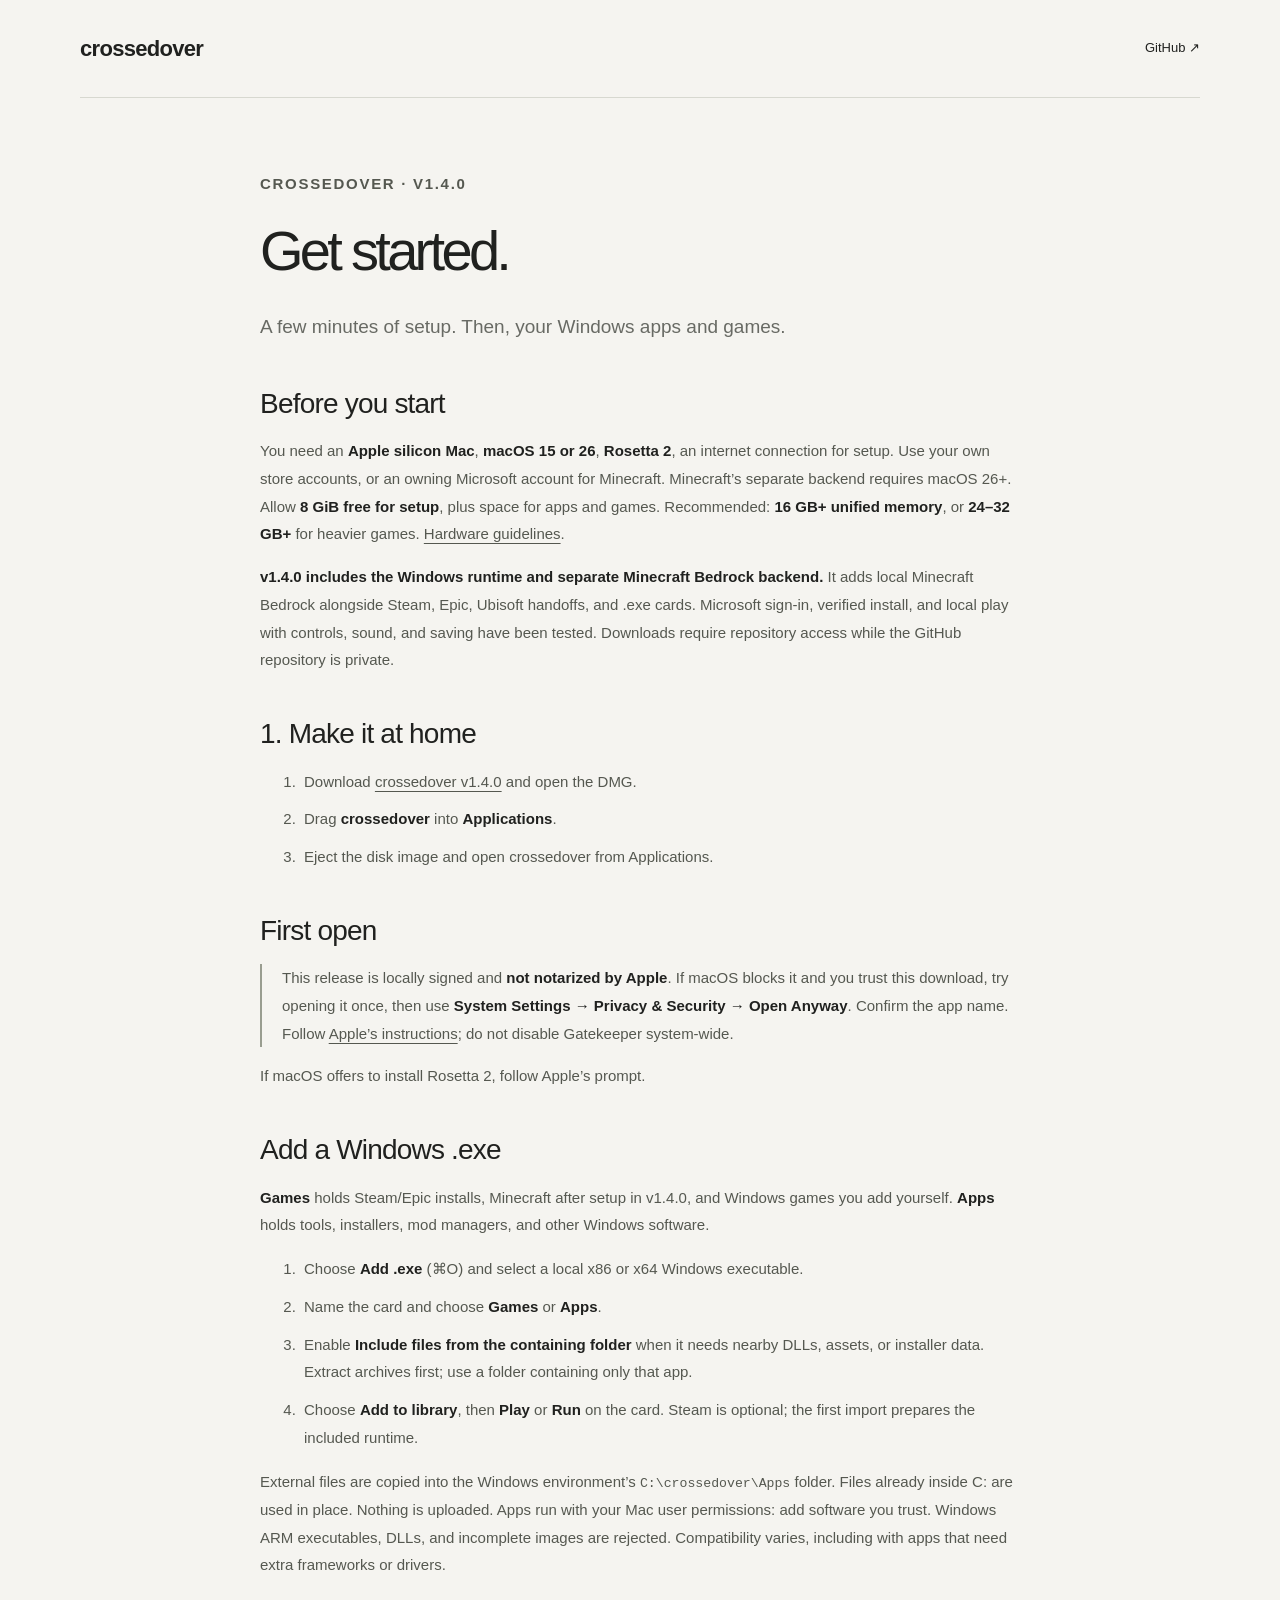
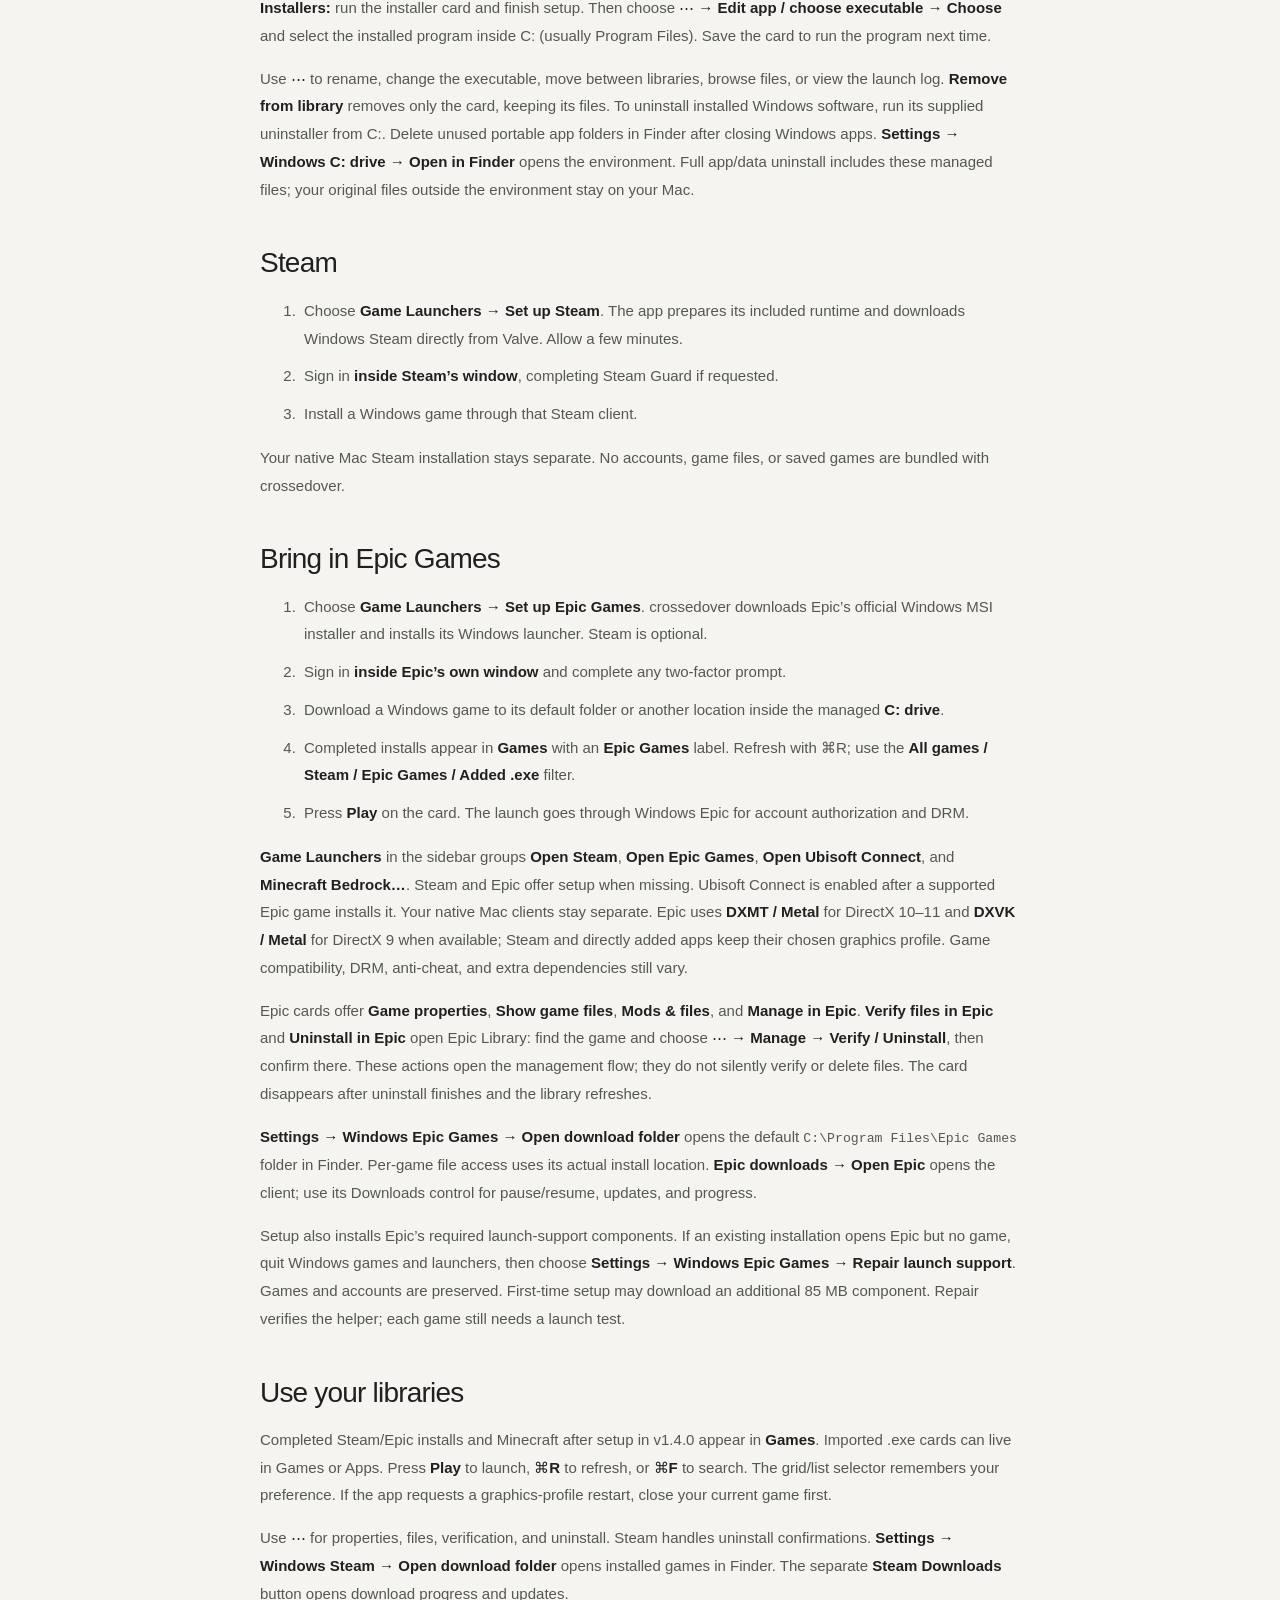
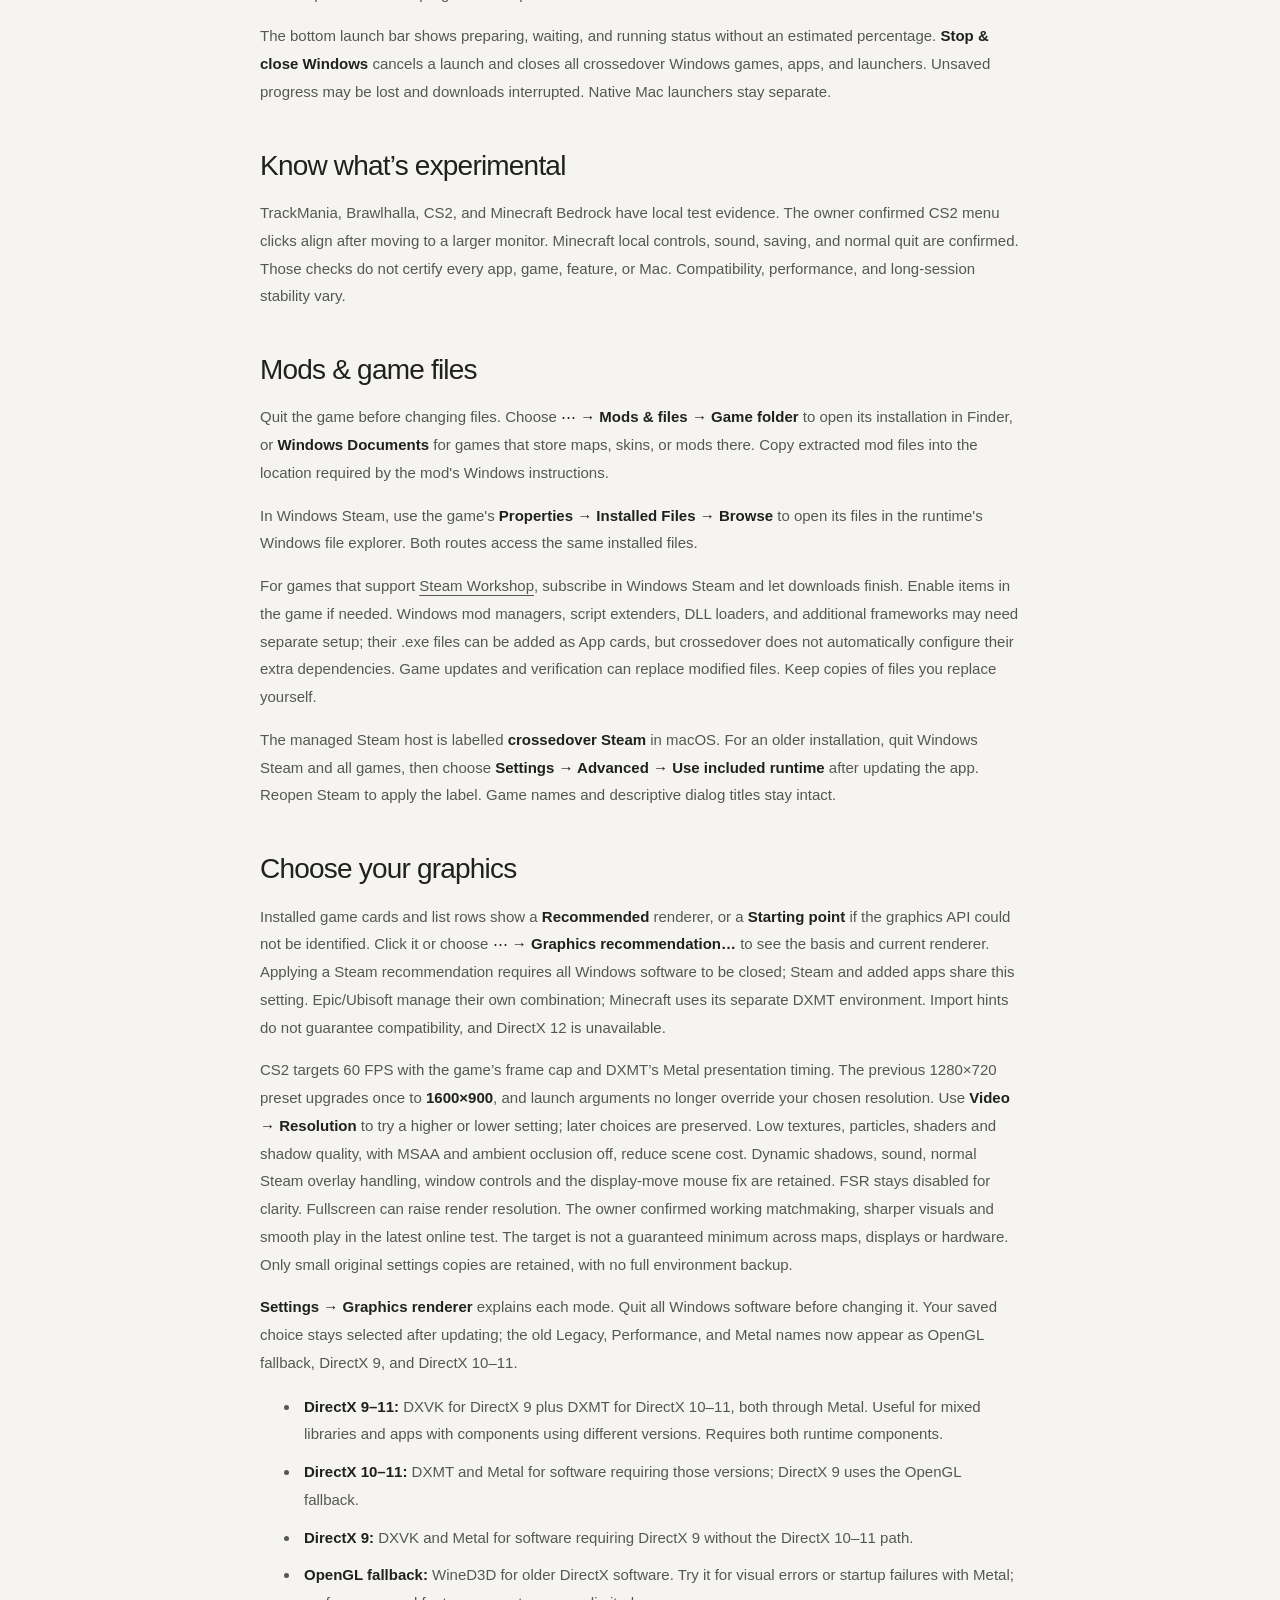
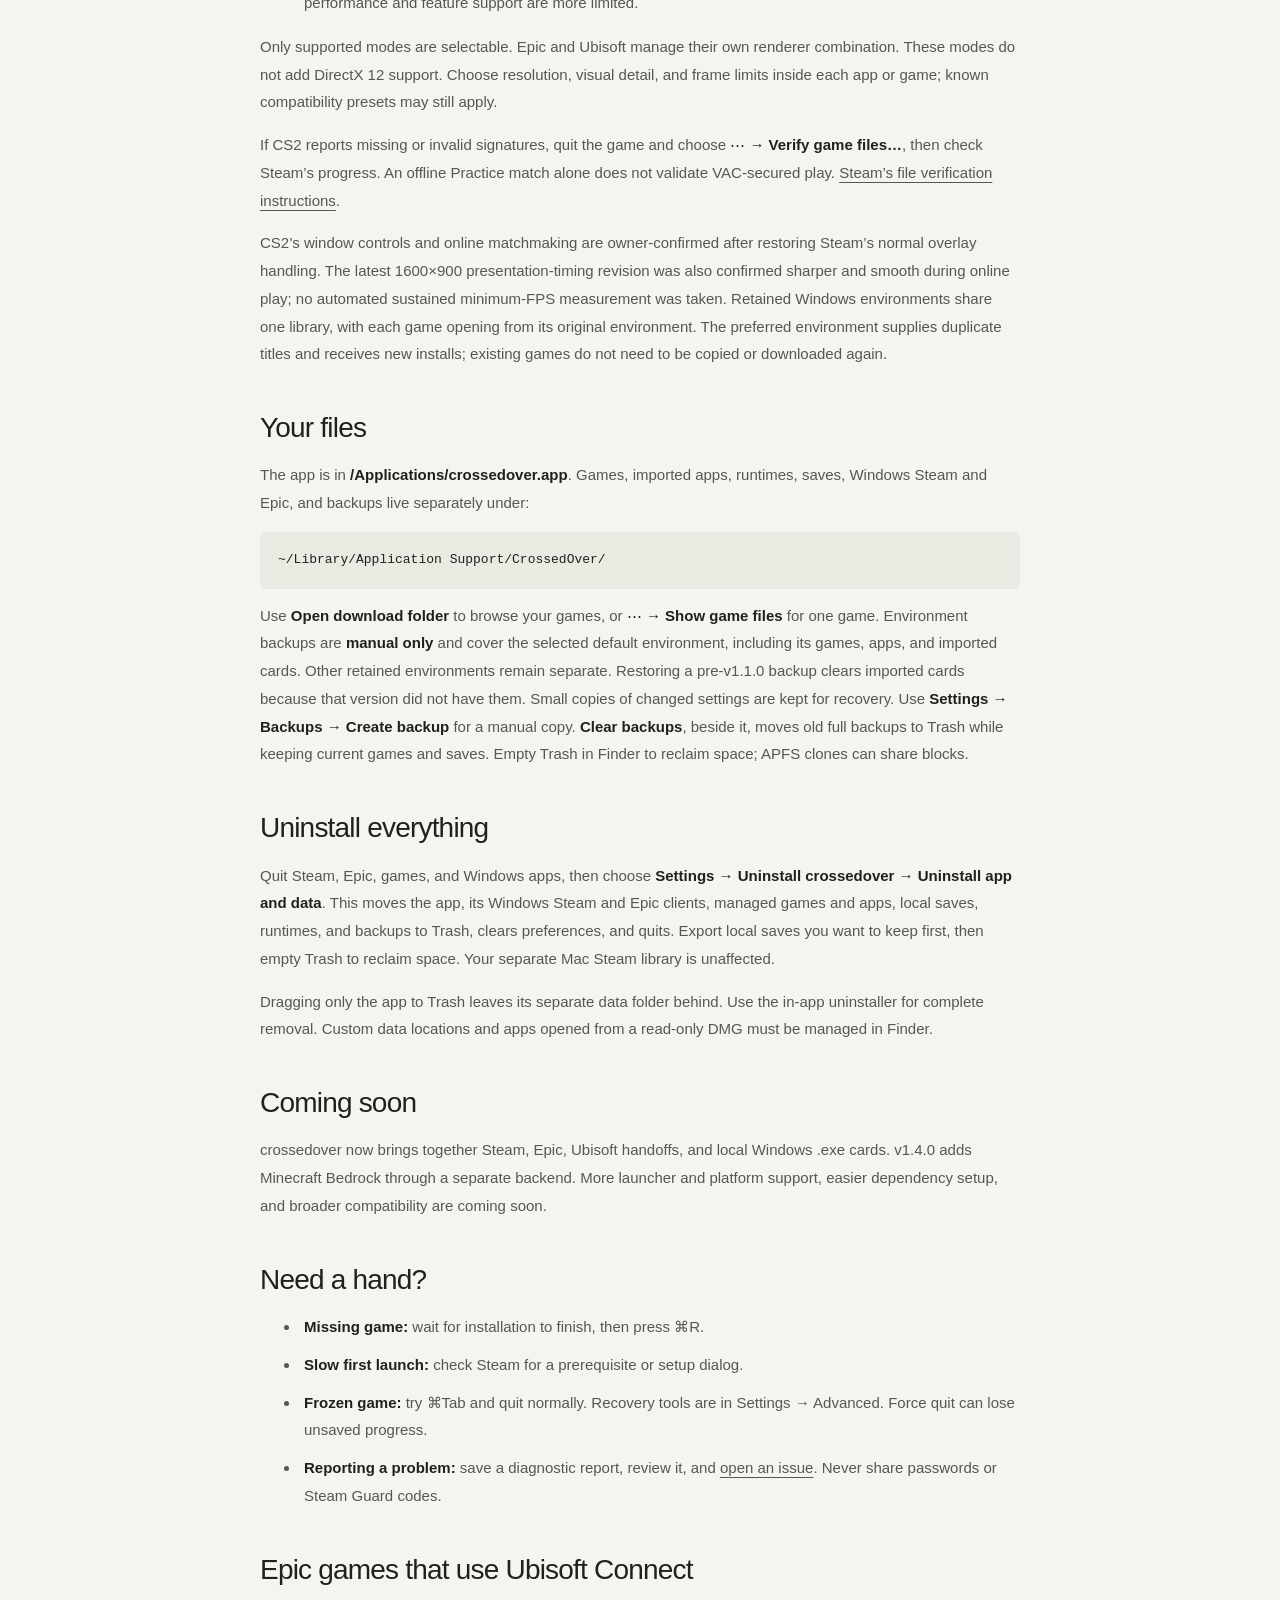
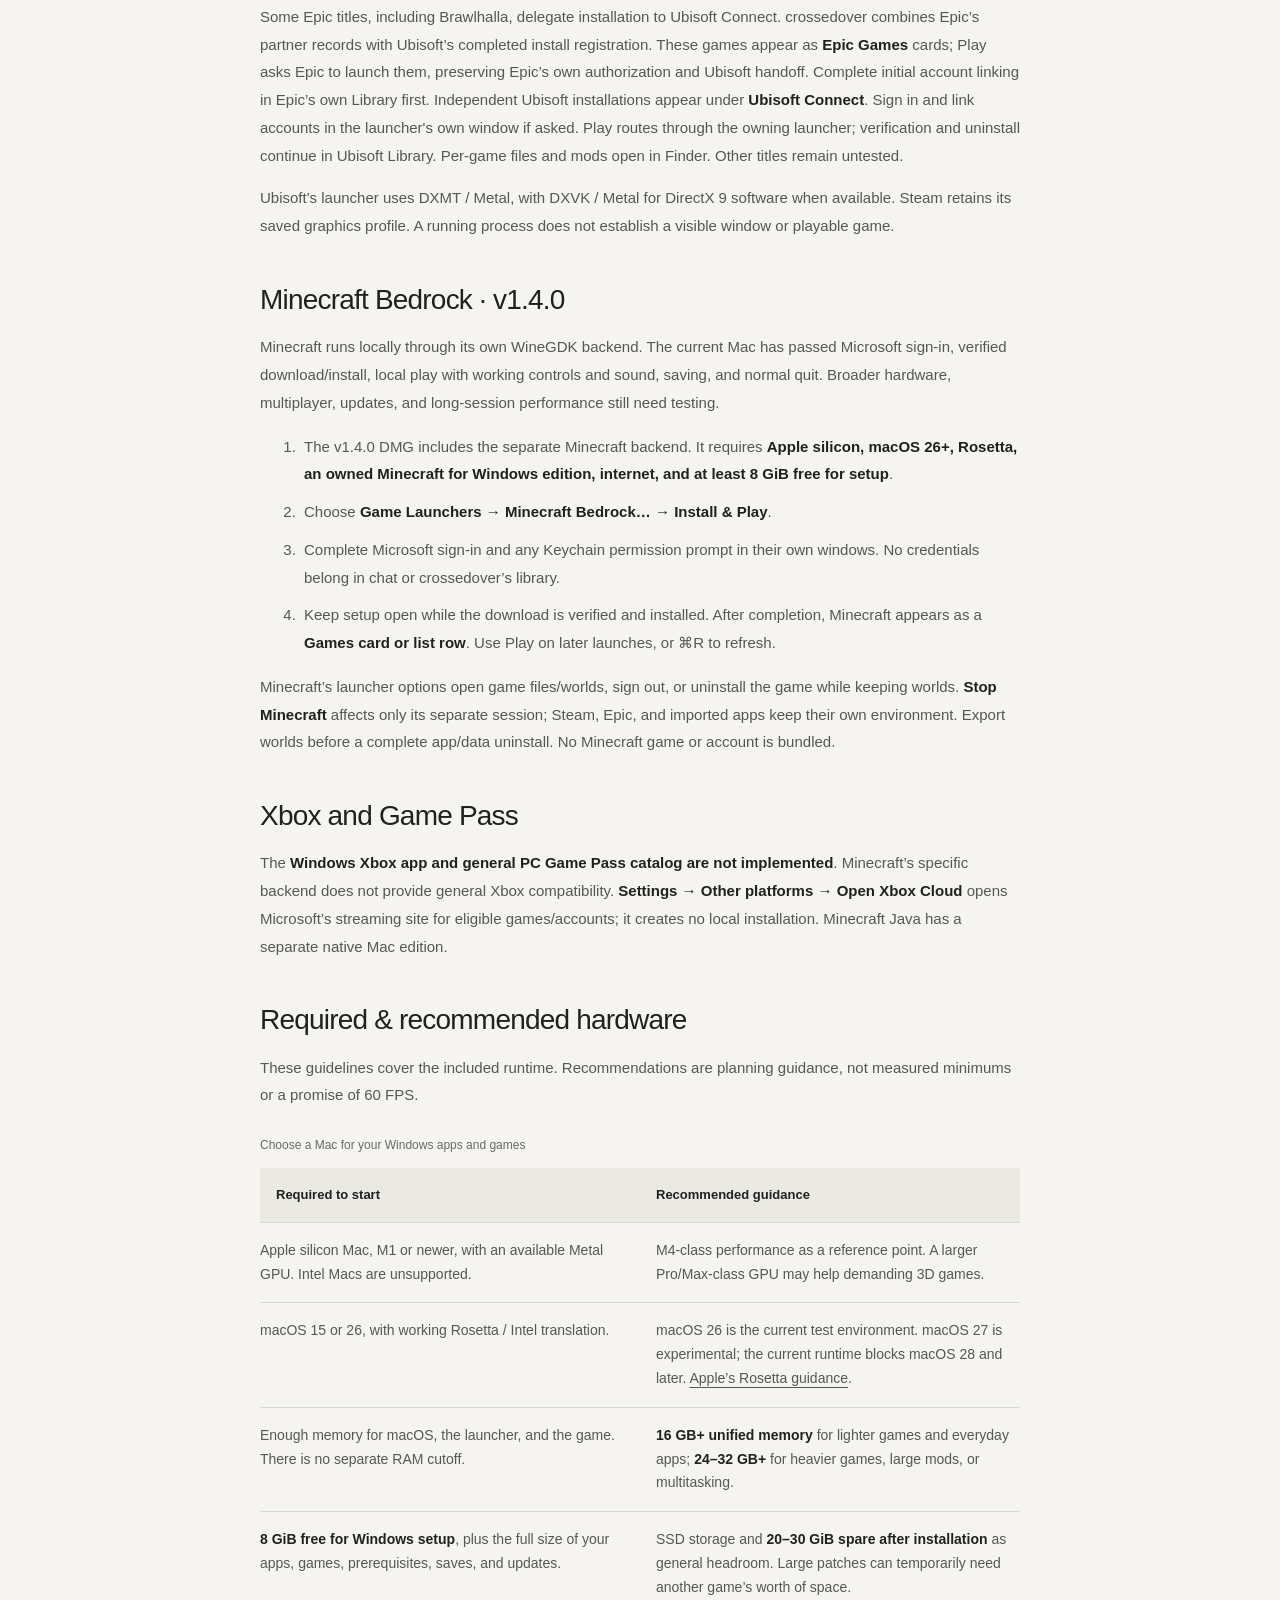
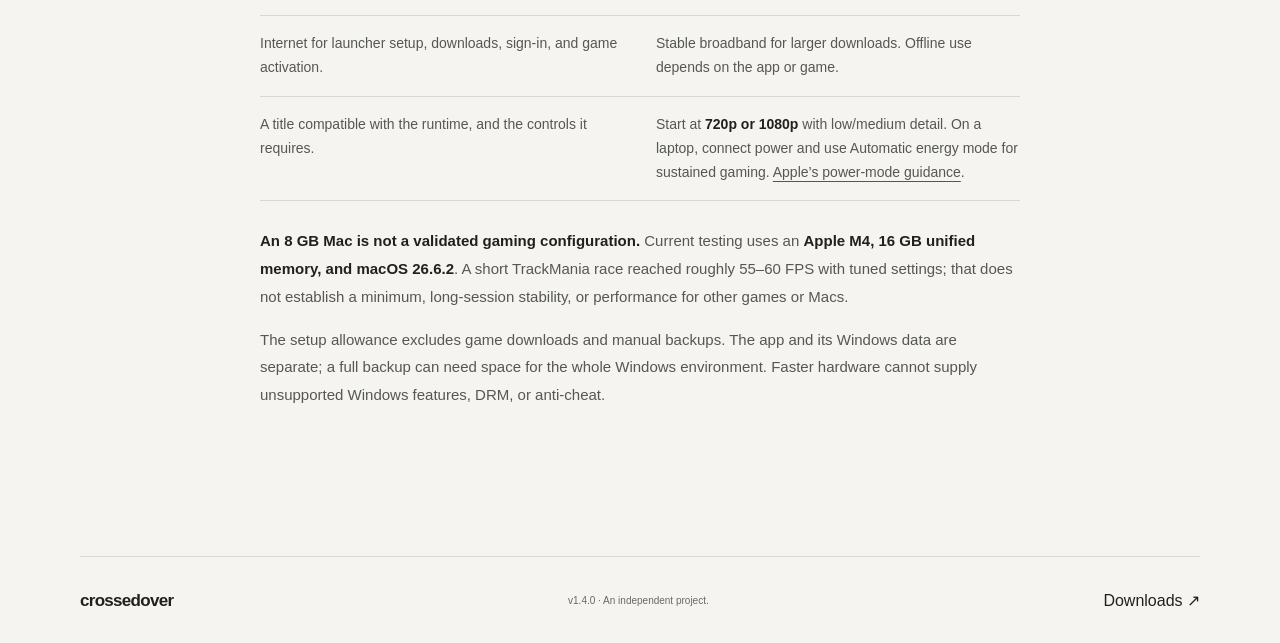
==== commit dd8c2bdd: "Prepare v1.4.0 release with bundled Minecraft backend and updated downloads" ====
--- a/docs/QUICKSTART.html
+++ b/docs/QUICKSTART.html
@@ -12,7 +12,7 @@
 </style></head><body><header class="nav wrap"><a class="wordmark" href="https://corypearl.github.io/crossedover/">crossedover</a><nav aria-label="Main navigation"><a href="https://github.com/CoryPearl/crossedover">GitHub ↗</a></nav></header><main class="guide wrap"><p class="eyebrow">CROSSEDOVER · V1.4.0</p>
 <h1>Get started.</h1><p class="lede">A few minutes of setup. Then, your Windows apps and games.</p>
 <h2>Before you start</h2><p>You need an <strong>Apple silicon Mac</strong>, <strong>macOS 15 or 26</strong>, <strong>Rosetta 2</strong>, an internet connection for setup. Use your own store accounts, or an owning Microsoft account for Minecraft. Minecraft’s separate backend requires macOS 26+. Allow <strong>8 GiB free for setup</strong>, plus space for apps and games. Recommended: <strong>16 GB+ unified memory</strong>, or <strong>24–32 GB+</strong> for heavier games. <a href="#hardware">Hardware guidelines</a>.</p>
-<p><strong>v1.4.0 is the Minecraft release in development.</strong> It adds local Minecraft Bedrock alongside Steam, Epic, Ubisoft handoffs, and .exe cards. Microsoft sign-in, verified install, and local play with controls, sound, and saving have been tested. The download below is the previous v1.3.1 build.</p><h2>1. Make it at home</h2><ol><li>Download <a href="https://github.com/CoryPearl/crossedover/releases/download/v1.3.1/crossedover-1.3.1.dmg">crossedover v1.3.1</a> and open the DMG.</li><li>Drag <strong>crossedover</strong> into <strong>Applications</strong>.</li><li>Eject the disk image and open crossedover from Applications.</li></ol>
+<p><strong>v1.4.0 includes the Windows runtime and separate Minecraft Bedrock backend.</strong> It adds local Minecraft Bedrock alongside Steam, Epic, Ubisoft handoffs, and .exe cards. Microsoft sign-in, verified install, and local play with controls, sound, and saving have been tested. Downloads require repository access while the GitHub repository is private.</p><h2>1. Make it at home</h2><ol><li>Download <a href="https://github.com/CoryPearl/crossedover/releases/download/v1.4.0/crossedover-1.4.0.dmg">crossedover v1.4.0</a> and open the DMG.</li><li>Drag <strong>crossedover</strong> into <strong>Applications</strong>.</li><li>Eject the disk image and open crossedover from Applications.</li></ol>
 <h2 id="first-open">First open</h2><p class="note">This release is locally signed and <strong>not notarized by Apple</strong>. If macOS blocks it and you trust this download, try opening it once, then use <strong>System Settings → Privacy &amp; Security → Open Anyway</strong>. Confirm the app name. Follow <a href="https://support.apple.com/en-us/102445">Apple’s instructions</a>; do not disable Gatekeeper system-wide.</p><p>If macOS offers to install Rosetta 2, follow Apple’s prompt.</p>
 <h2 id="exe">Add a Windows .exe</h2><p><strong>Games</strong> holds Steam/Epic installs, Minecraft after setup in v1.4.0, and Windows games you add yourself. <strong>Apps</strong> holds tools, installers, mod managers, and other Windows software.</p><ol><li>Choose <strong>Add .exe</strong> (⌘O) and select a local x86 or x64 Windows executable.</li><li>Name the card and choose <strong>Games</strong> or <strong>Apps</strong>.</li><li>Enable <strong>Include files from the containing folder</strong> when it needs nearby DLLs, assets, or installer data. Extract archives first; use a folder containing only that app.</li><li>Choose <strong>Add to library</strong>, then <strong>Play</strong> or <strong>Run</strong> on the card. Steam is optional; the first import prepares the included runtime.</li></ol><p>External files are copied into the Windows environment’s <code>C:\crossedover\Apps</code> folder. Files already inside C: are used in place. Nothing is uploaded. Apps run with your Mac user permissions: add software you trust. Windows ARM executables, DLLs, and incomplete images are rejected. Compatibility varies, including with apps that need extra frameworks or drivers.</p><p><strong>Installers:</strong> run the installer card and finish setup. Then choose <strong>⋯ → Edit app / choose executable → Choose</strong> and select the installed program inside C: (usually Program Files). Save the card to run the program next time.</p><p>Use <strong>⋯</strong> to rename, change the executable, move between libraries, browse files, or view the launch log. <strong>Remove from library</strong> removes only the card, keeping its files. To uninstall installed Windows software, run its supplied uninstaller from C:. Delete unused portable app folders in Finder after closing Windows apps. <strong>Settings → Windows C: drive → Open in Finder</strong> opens the environment. Full app/data uninstall includes these managed files; your original files outside the environment stay on your Mac.</p>
 <h2>Steam</h2><ol><li>Choose <strong>Game Launchers → Set up Steam</strong>. The app prepares its included runtime and downloads Windows Steam directly from Valve. Allow a few minutes.</li><li>Sign in <strong>inside Steam’s window</strong>, completing Steam Guard if requested.</li><li>Install a Windows game through that Steam client.</li></ol><p>Your native Mac Steam installation stays separate. No accounts, game files, or saved games are bundled with crossedover.</p>
@@ -24,9 +24,9 @@
 <h2>Uninstall everything</h2><p>Quit Steam, Epic, games, and Windows apps, then choose <strong>Settings → Uninstall crossedover → Uninstall app and data</strong>. This moves the app, its Windows Steam and Epic clients, managed games and apps, local saves, runtimes, and backups to Trash, clears preferences, and quits. Export local saves you want to keep first, then empty Trash to reclaim space. Your separate Mac Steam library is unaffected.</p><p>Dragging only the app to Trash leaves its separate data folder behind. Use the in-app uninstaller for complete removal. Custom data locations and apps opened from a read-only DMG must be managed in Finder.</p><h2>Coming soon</h2><p>crossedover now brings together Steam, Epic, Ubisoft handoffs, and local Windows .exe cards. v1.4.0 adds Minecraft Bedrock through a separate backend. More launcher and platform support, easier dependency setup, and broader compatibility are coming soon.</p><h2>Need a hand?</h2><ul><li><strong>Missing game:</strong> wait for installation to finish, then press ⌘R.</li><li><strong>Slow first launch:</strong> check Steam for a prerequisite or setup dialog.</li><li><strong>Frozen game:</strong> try ⌘Tab and quit normally. Recovery tools are in Settings → Advanced. Force quit can lose unsaved progress.</li><li><strong>Reporting a problem:</strong> save a diagnostic report, review it, and <a href="https://github.com/CoryPearl/crossedover/issues">open an issue</a>. Never share passwords or Steam Guard codes.</li></ul><h2 id="ubisoft">Epic games that use Ubisoft Connect</h2>
 <p>Some Epic titles, including Brawlhalla, delegate installation to Ubisoft Connect. crossedover combines Epic’s partner records with Ubisoft’s completed install registration. These games appear as <strong>Epic Games</strong> cards; Play asks Epic to launch them, preserving Epic’s own authorization and Ubisoft handoff. Complete initial account linking in Epic’s own Library first. Independent Ubisoft installations appear under <strong>Ubisoft Connect</strong>. Sign in and link accounts in the launcher's own window if asked. Play routes through the owning launcher; verification and uninstall continue in Ubisoft Library. Per-game files and mods open in Finder. Other titles remain untested.</p>
 <p>Ubisoft's launcher uses DXMT / Metal, with DXVK / Metal for DirectX 9 software when available. Steam retains its saved graphics profile. A running process does not establish a visible window or playable game.</p>
-<h2 id="minecraft">Minecraft Bedrock · v1.4.0 preview</h2>
-<p>Minecraft runs locally through its own WineGDK backend. The current Mac has passed Microsoft sign-in, verified download/install, local play with working controls and sound, saving, and normal quit. Broader hardware, multiplayer, updates, and long-session performance still need testing. The previous v1.3.1 download has no Minecraft backend.</p>
-<ol><li>Use a v1.4.0 build containing the separate Minecraft backend. It requires <strong>Apple silicon, macOS 26+, Rosetta, an owned Minecraft for Windows edition, internet, and at least 8 GiB free for setup</strong>.</li><li>Choose <strong>Game Launchers → Minecraft Bedrock… → Install &amp; Play</strong>.</li><li>Complete Microsoft sign-in and any Keychain permission prompt in their own windows. No credentials belong in chat or crossedover’s library.</li><li>Keep setup open while the download is verified and installed. After completion, Minecraft appears as a <strong>Games card or list row</strong>. Use Play on later launches, or ⌘R to refresh.</li></ol>
+<h2 id="minecraft">Minecraft Bedrock · v1.4.0</h2>
+<p>Minecraft runs locally through its own WineGDK backend. The current Mac has passed Microsoft sign-in, verified download/install, local play with working controls and sound, saving, and normal quit. Broader hardware, multiplayer, updates, and long-session performance still need testing.</p>
+<ol><li>The v1.4.0 DMG includes the separate Minecraft backend. It requires <strong>Apple silicon, macOS 26+, Rosetta, an owned Minecraft for Windows edition, internet, and at least 8 GiB free for setup</strong>.</li><li>Choose <strong>Game Launchers → Minecraft Bedrock… → Install &amp; Play</strong>.</li><li>Complete Microsoft sign-in and any Keychain permission prompt in their own windows. No credentials belong in chat or crossedover’s library.</li><li>Keep setup open while the download is verified and installed. After completion, Minecraft appears as a <strong>Games card or list row</strong>. Use Play on later launches, or ⌘R to refresh.</li></ol>
 <p>Minecraft’s launcher options open game files/worlds, sign out, or uninstall the game while keeping worlds. <strong>Stop Minecraft</strong> affects only its separate session; Steam, Epic, and imported apps keep their own environment. Export worlds before a complete app/data uninstall. No Minecraft game or account is bundled.</p>
 <h2 id="xbox">Xbox and Game Pass</h2>
 <p>The <strong>Windows Xbox app and general PC Game Pass catalog are not implemented</strong>. Minecraft’s specific backend does not provide general Xbox compatibility. <strong>Settings → Other platforms → Open Xbox Cloud</strong> opens Microsoft’s streaming site for eligible games/accounts; it creates no local installation. Minecraft Java has a separate native Mac edition.</p>
@@ -42,4 +42,4 @@
 </tbody></table>
 <p><strong>An 8 GB Mac is not a validated gaming configuration.</strong> Current testing uses an <strong>Apple M4, 16 GB unified memory, and macOS 26.6.2</strong>. A short TrackMania race reached roughly 55–60 FPS with tuned settings; that does not establish a minimum, long-session stability, or performance for other games or Macs.</p>
 <p>The setup allowance excludes game downloads and manual backups. The app and its Windows data are separate; a full backup can need space for the whole Windows environment. Faster hardware cannot supply unsupported Windows features, DRM, or anti-cheat.</p>
-</main><footer class="wrap"><a class="wordmark" href="https://corypearl.github.io/crossedover/">crossedover</a><p>v1.4.0 development · An independent project.</p><a href="https://github.com/CoryPearl/crossedover/releases/tag/v1.3.1">Downloads ↗</a></footer></body></html>
+</main><footer class="wrap"><a class="wordmark" href="https://corypearl.github.io/crossedover/">crossedover</a><p>v1.4.0 · An independent project.</p><a href="https://github.com/CoryPearl/crossedover/releases/tag/v1.4.0">Downloads ↗</a></footer></body></html>
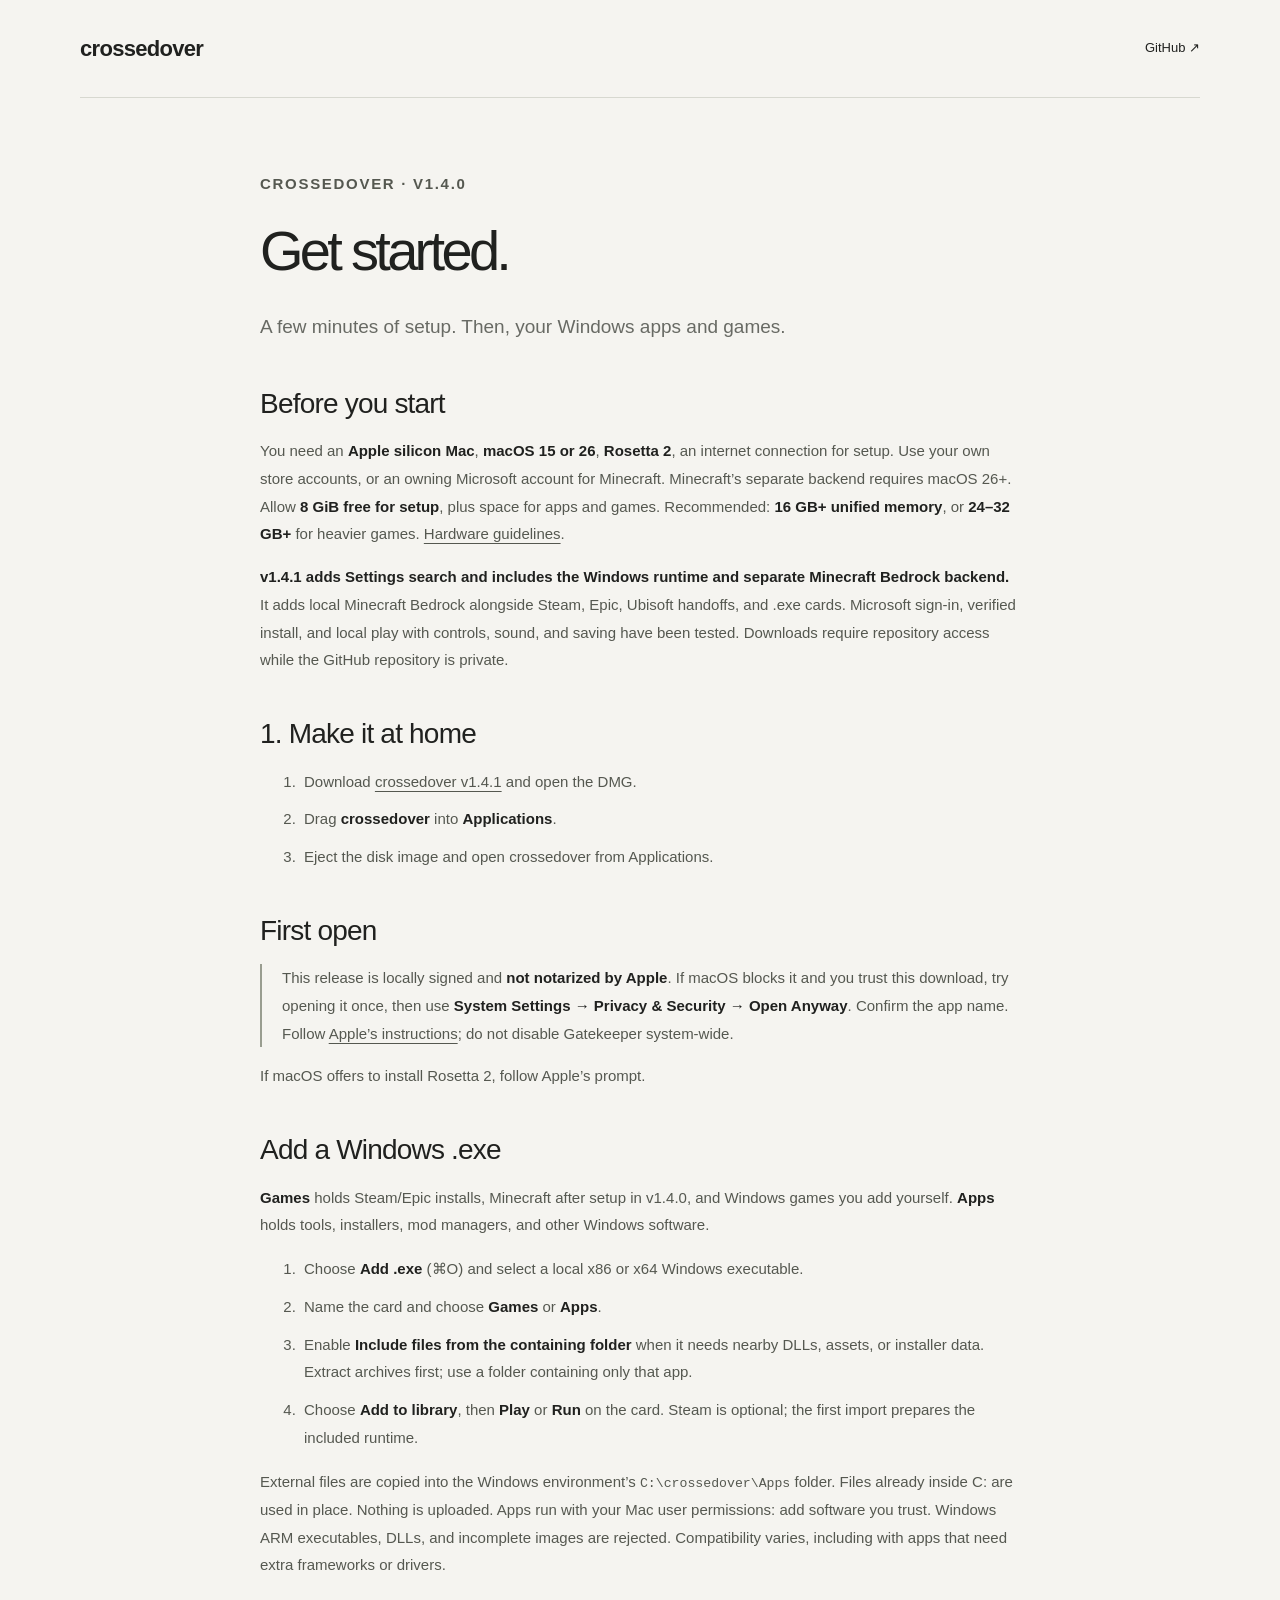
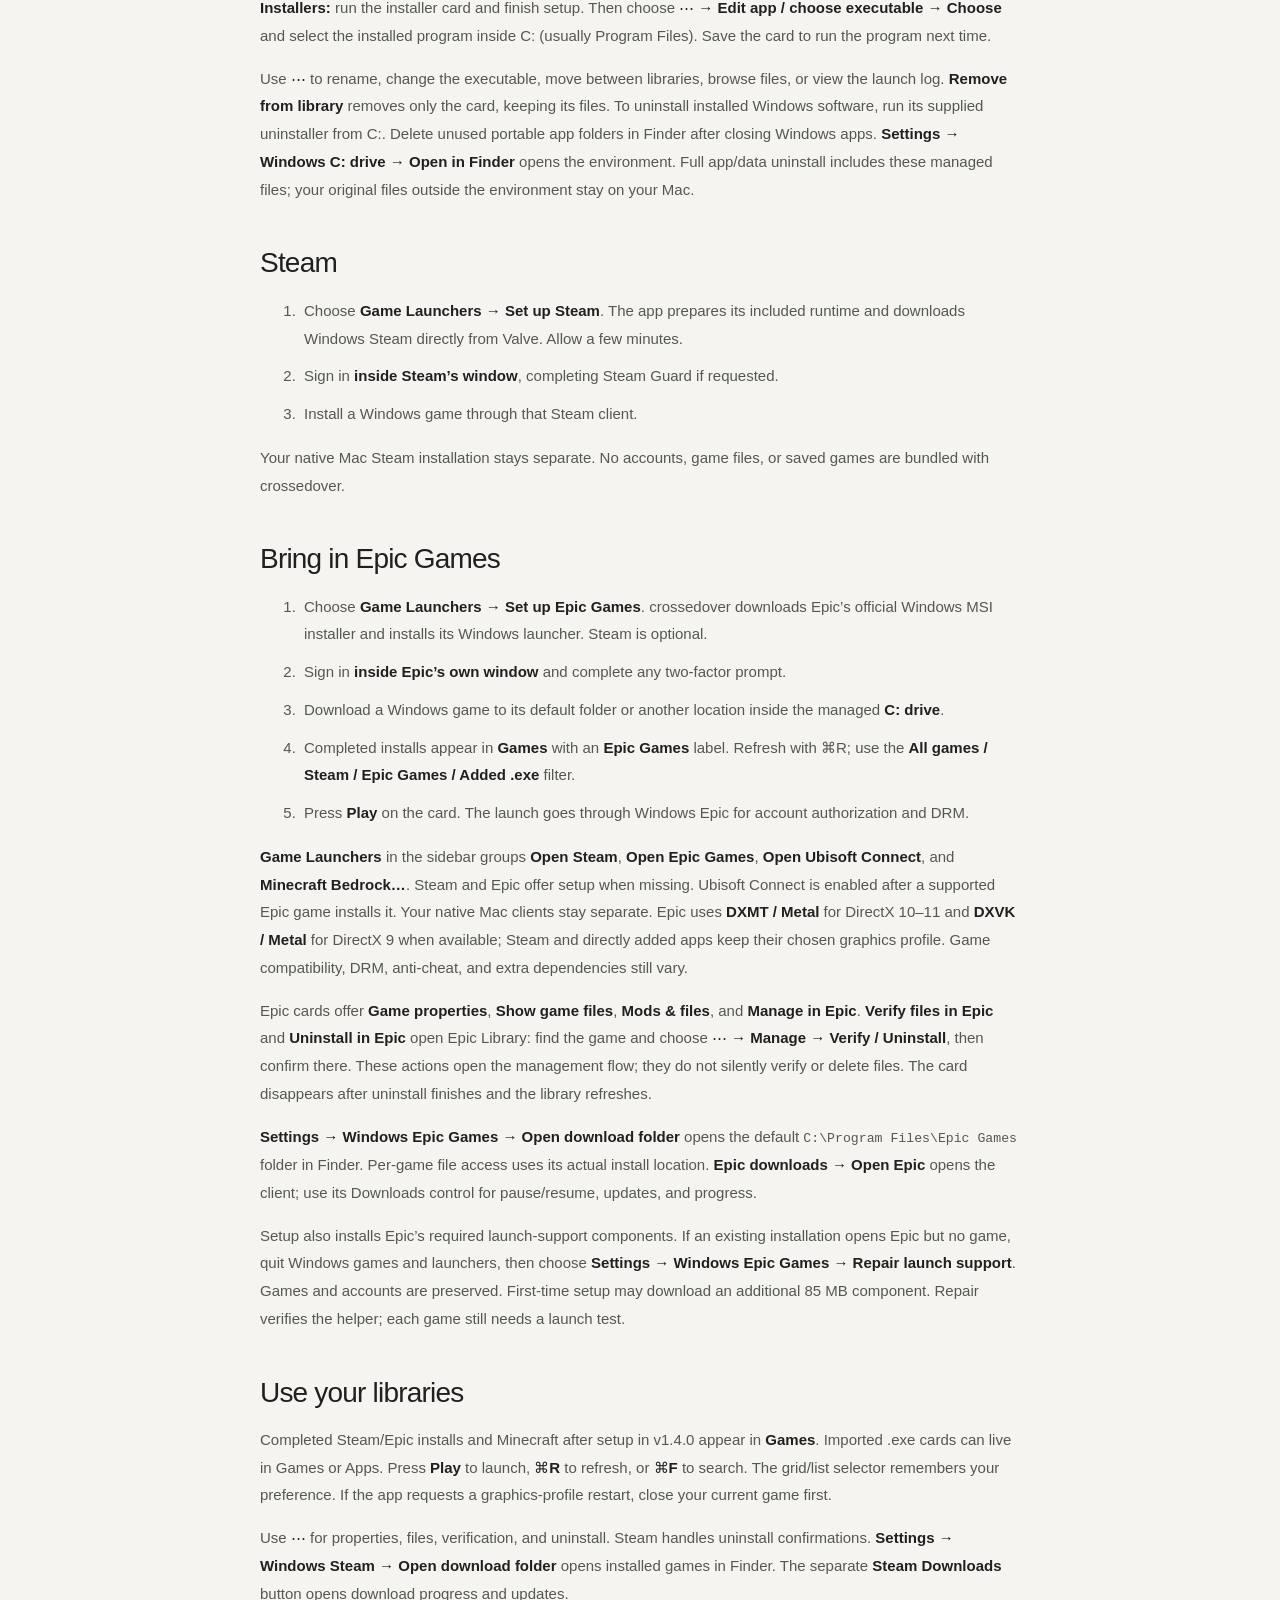
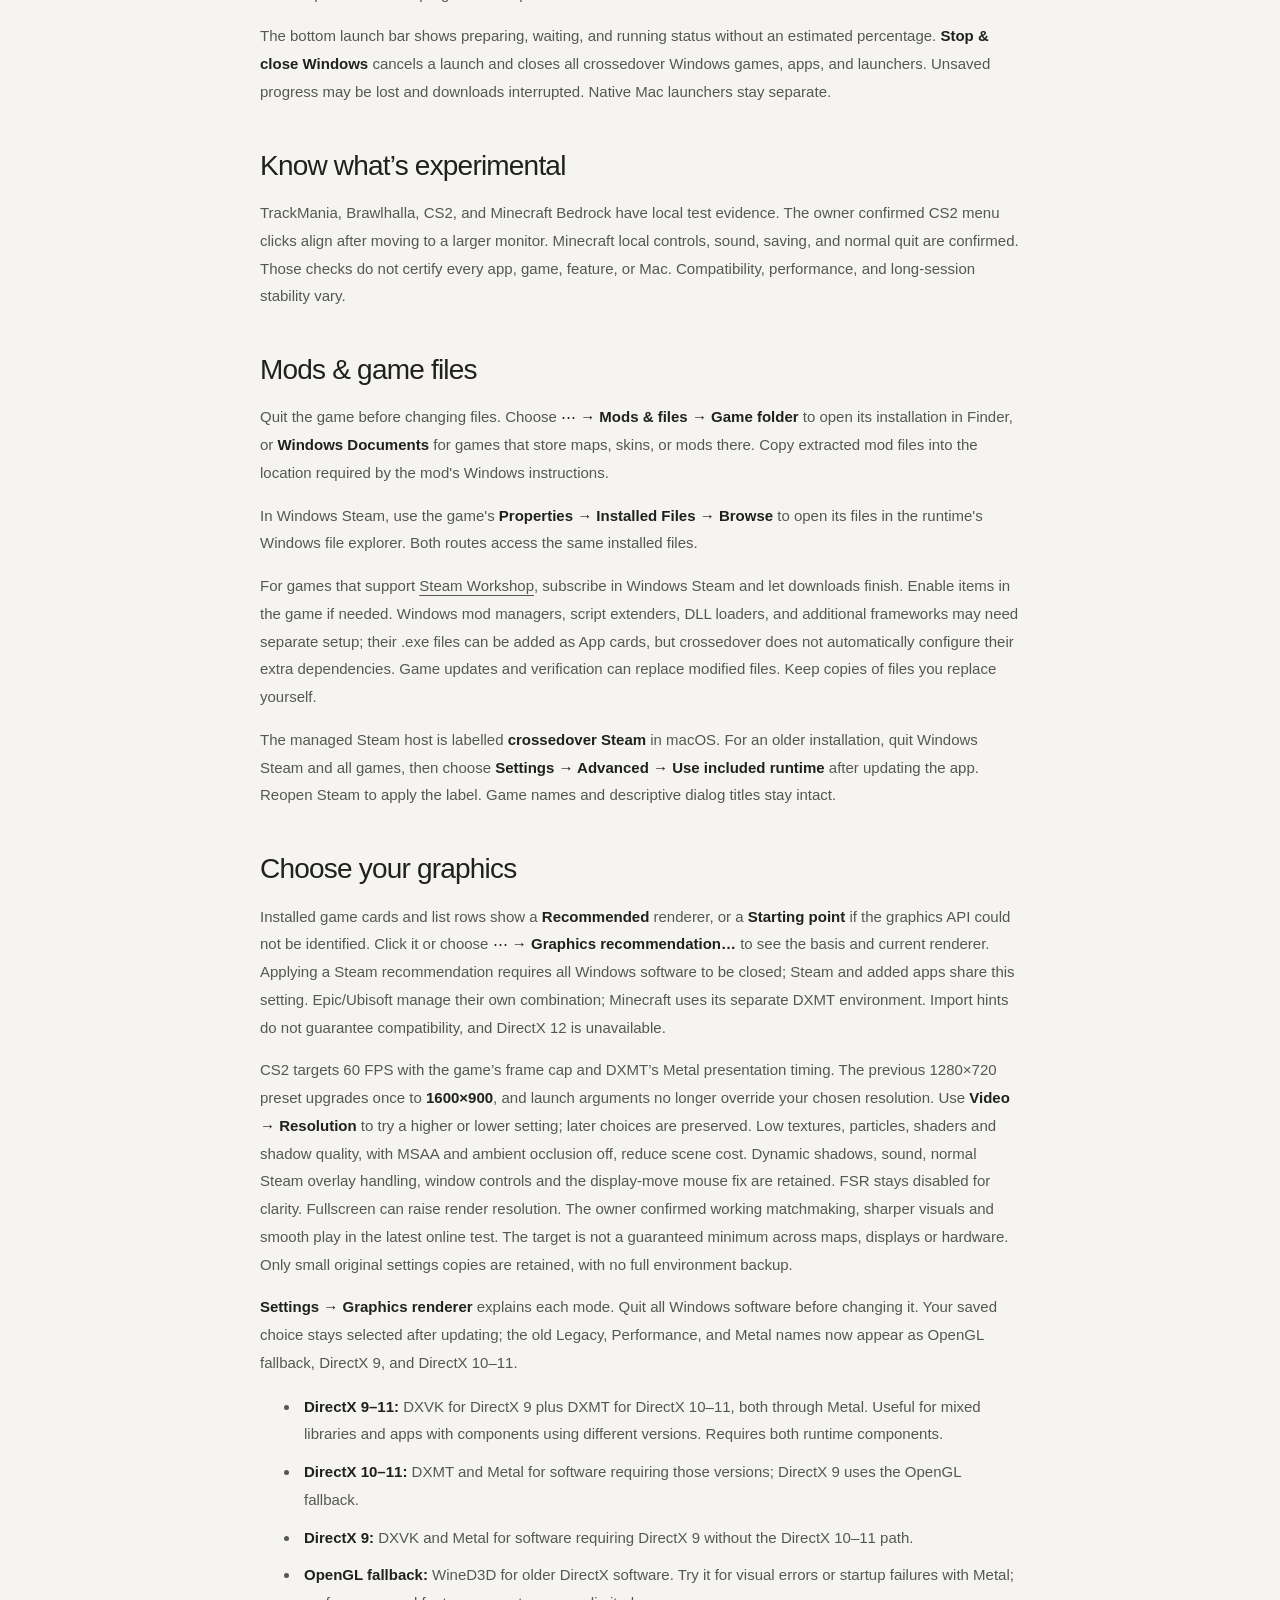
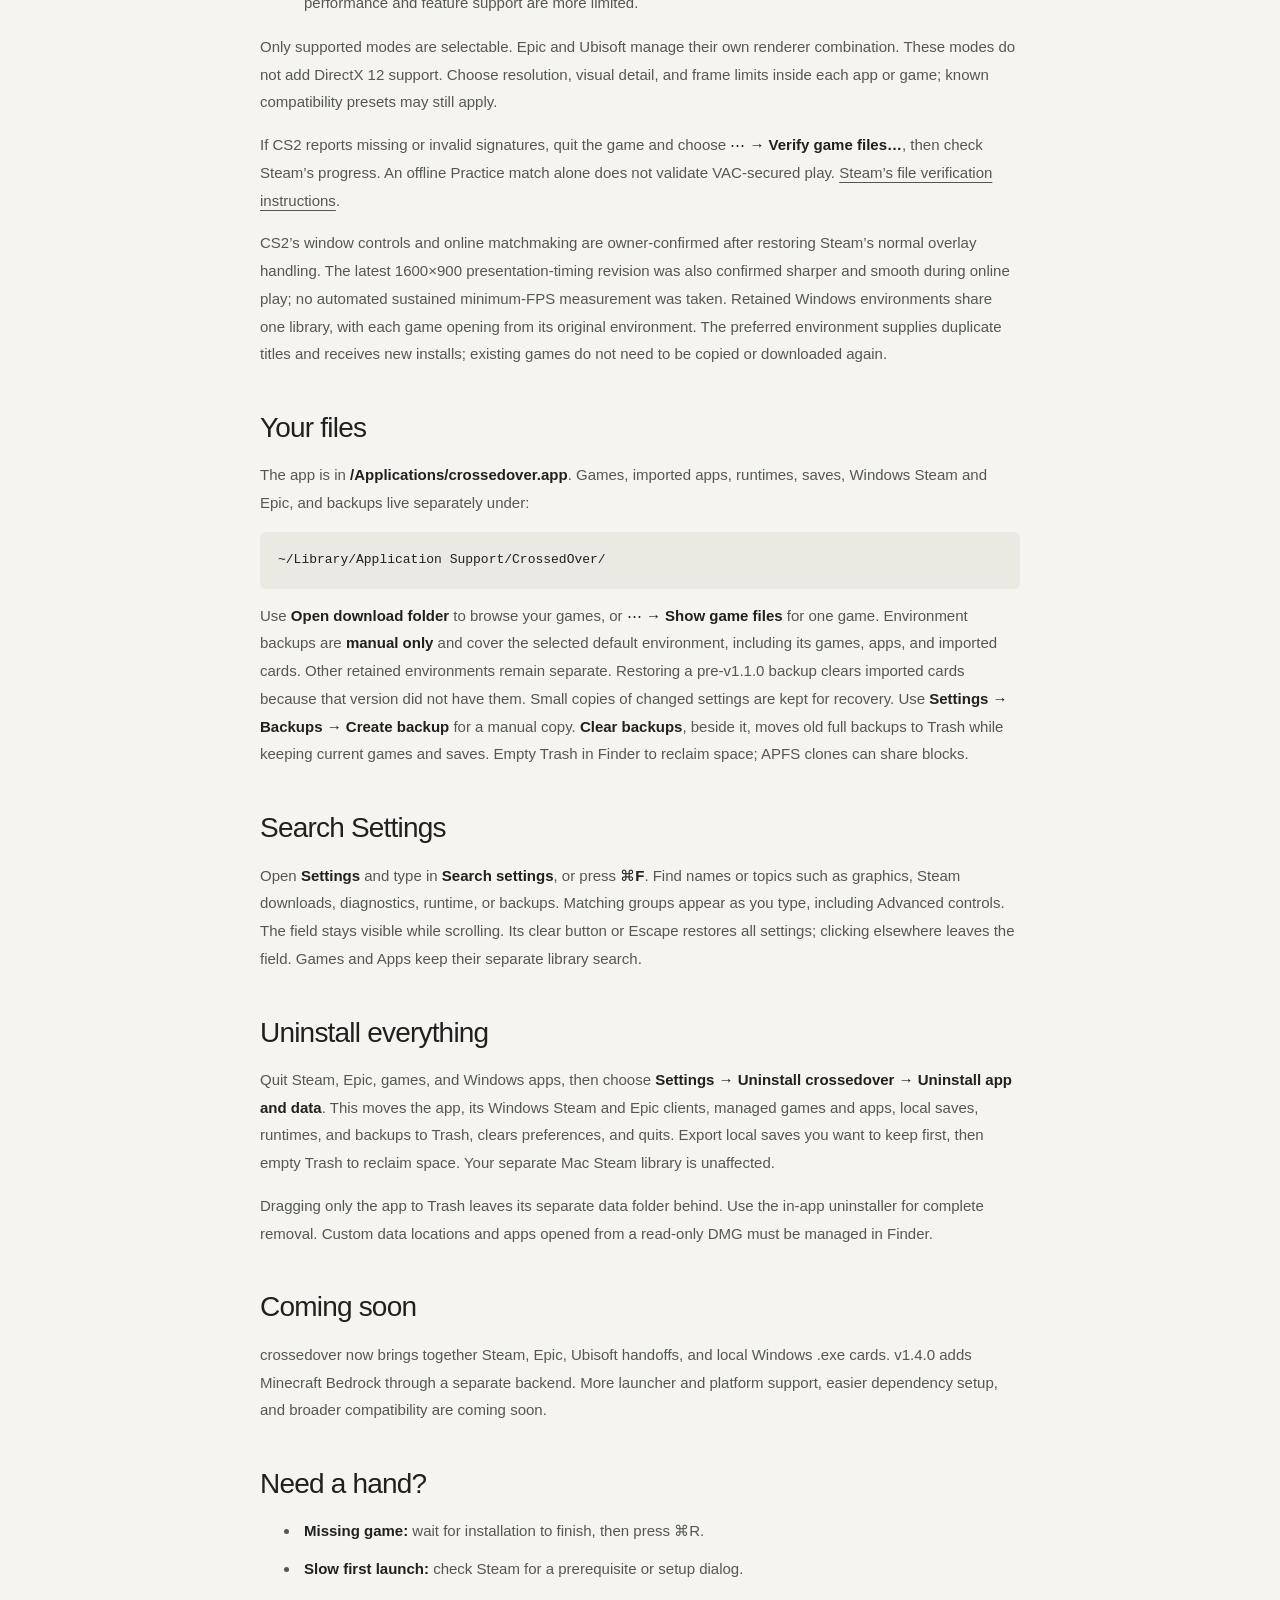
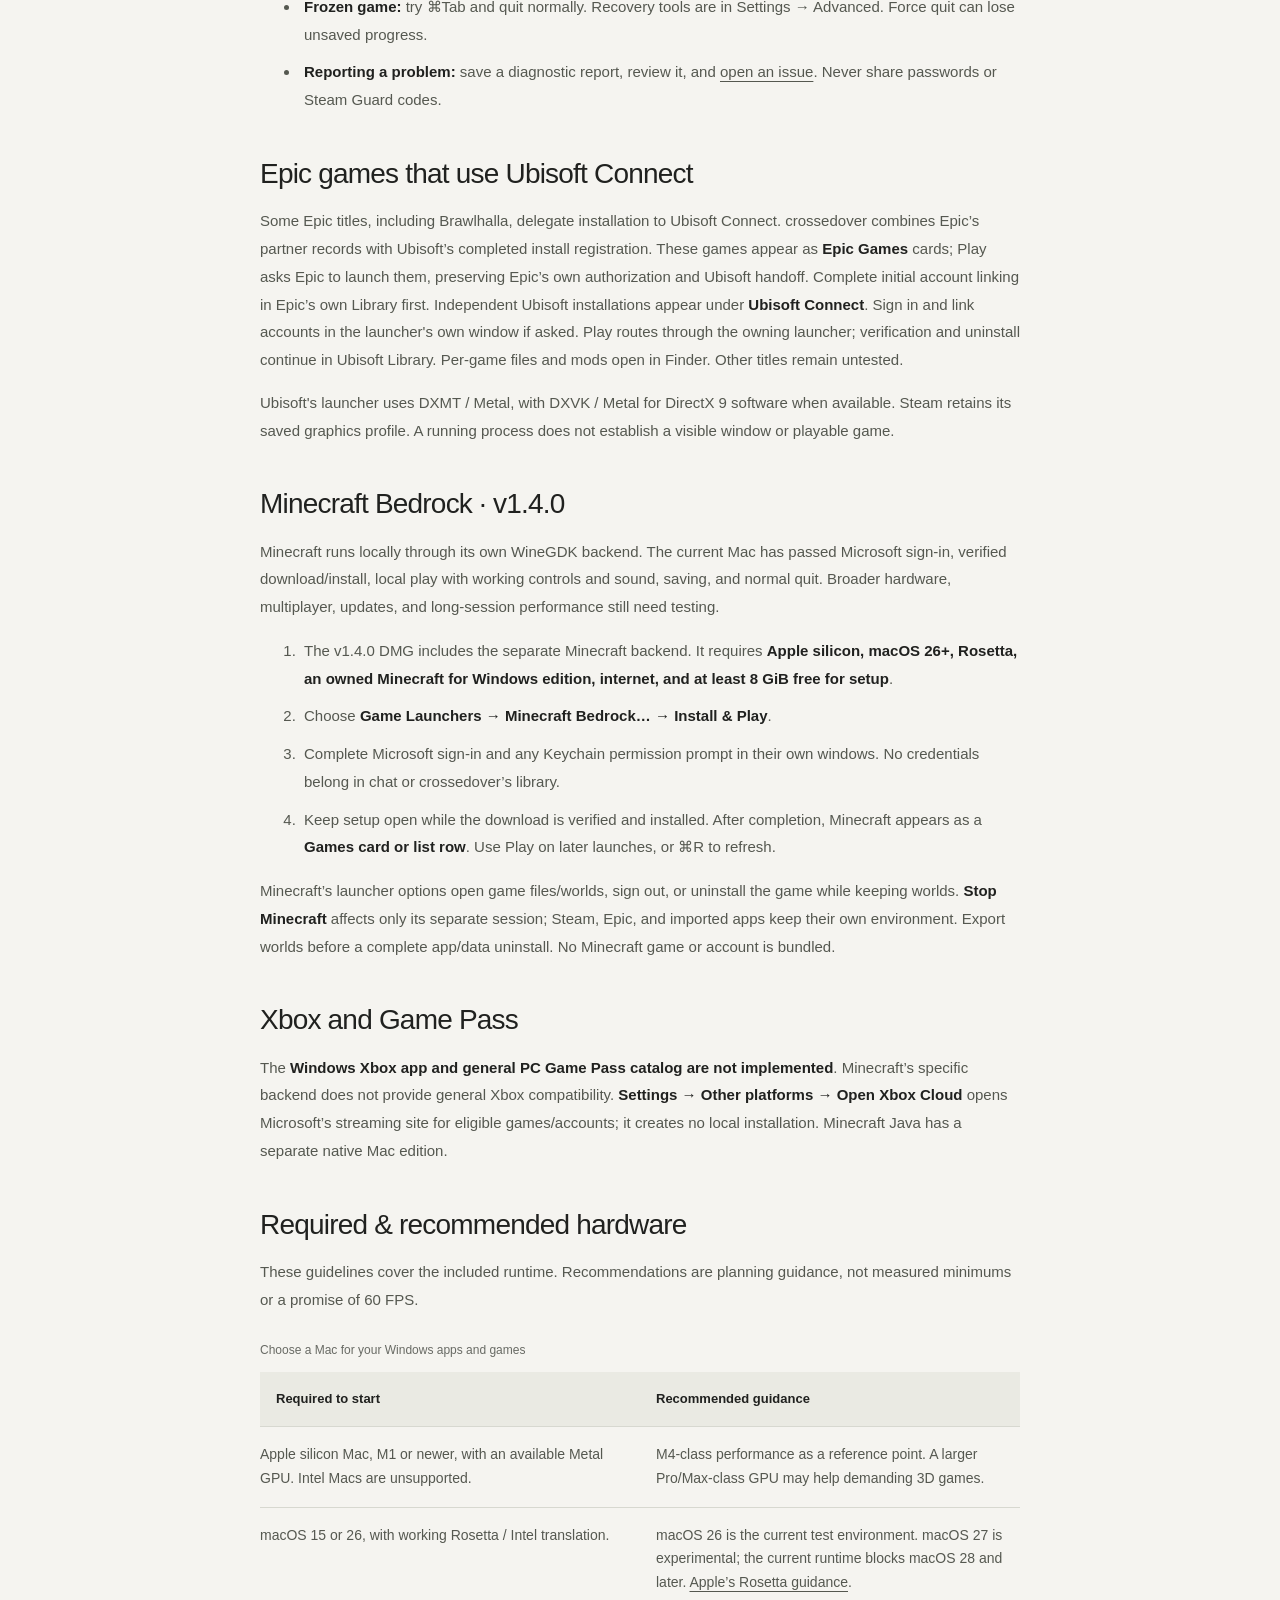
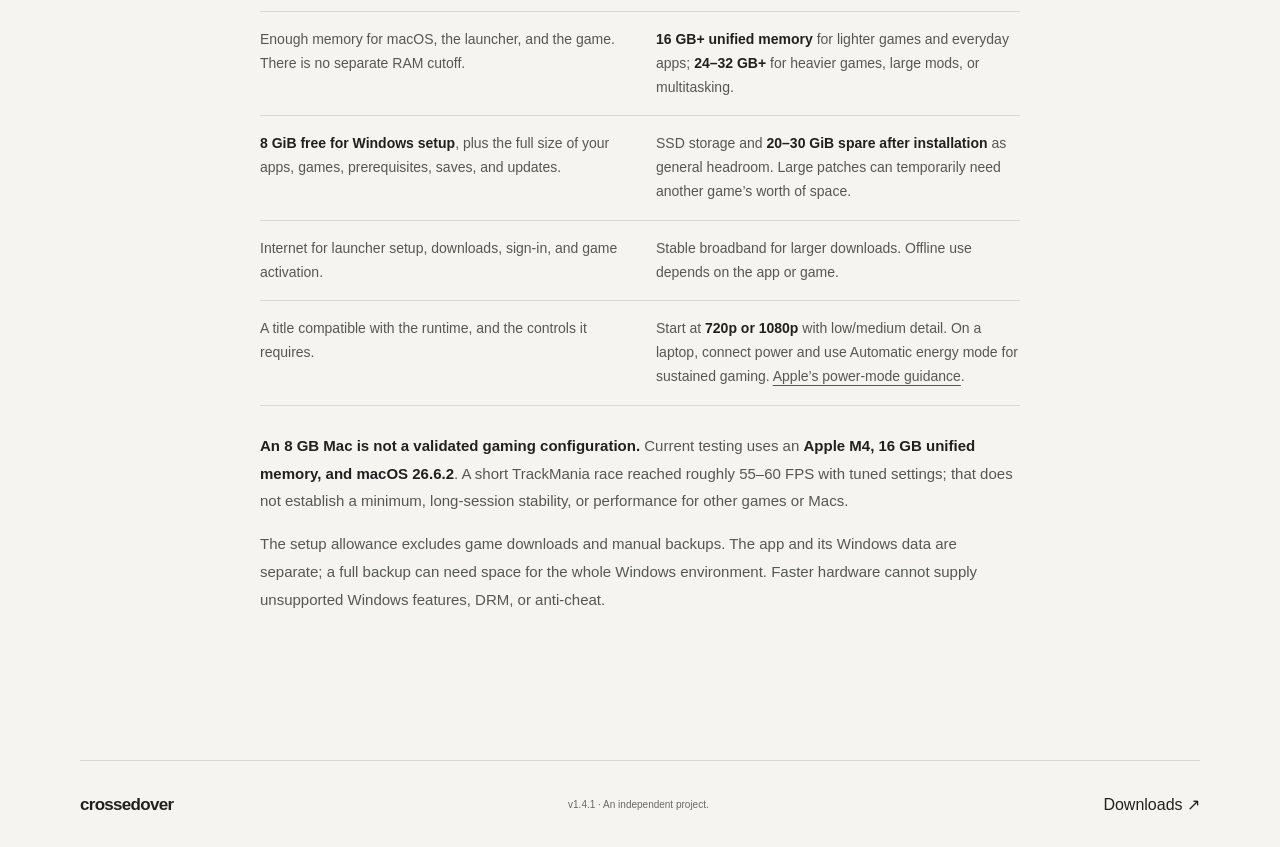
==== commit e9f49008: "Add searchable Settings with pinned search and release v1.4.1" ====
--- a/docs/QUICKSTART.html
+++ b/docs/QUICKSTART.html
@@ -1,4 +1,4 @@
-<!doctype html><html lang="en"><head><meta charset="utf-8"><meta name="viewport" content="width=device-width,initial-scale=1"><title>crossedover v1.4.0 — Quickstart</title><meta name="description" content="crossedover v1.4.0 guide: Windows .exe cards, Steam, Epic, Ubisoft handoffs, and local Minecraft Bedrock on Mac."><link rel="canonical" href="https://corypearl.github.io/crossedover/quickstart.html"><style>:root{color-scheme:light;--paper:#f5f4f0;--ink:#20211f;--muted:#686a64;--line:#d7d8d0;--soft:#eaeae3;font-family:-apple-system,BlinkMacSystemFont,"Segoe UI",sans-serif;font-synthesis:none}
+<!doctype html><html lang="en"><head><meta charset="utf-8"><meta name="viewport" content="width=device-width,initial-scale=1"><title>crossedover v1.4.1 — Quickstart</title><meta name="description" content="crossedover v1.4.1 guide: Windows .exe cards, Steam, Epic, Ubisoft handoffs, and local Minecraft Bedrock on Mac."><link rel="canonical" href="https://corypearl.github.io/crossedover/quickstart.html"><style>:root{color-scheme:light;--paper:#f5f4f0;--ink:#20211f;--muted:#686a64;--line:#d7d8d0;--soft:#eaeae3;font-family:-apple-system,BlinkMacSystemFont,"Segoe UI",sans-serif;font-synthesis:none}
 *{box-sizing:border-box}html{scroll-behavior:smooth;scroll-padding-top:32px}body{margin:0;background:var(--paper);color:var(--ink);font-size:16px;line-height:1.6}a{color:inherit;text-underline-offset:4px}a:focus-visible,summary:focus-visible{outline:2px solid var(--ink);outline-offset:6px;border-radius:2px}.wrap{width:min(1120px,calc(100% - 80px));margin-inline:auto}.skip{position:absolute;left:24px;top:-70px;padding:10px 18px;background:var(--ink);color:var(--paper);z-index:5}.skip:focus{top:12px}.nav{display:flex;justify-content:space-between;align-items:center;padding-block:31px;border-bottom:1px solid var(--line)}.wordmark{display:inline-flex;gap:11px;align-items:center;font-size:22px;font-weight:650;letter-spacing:-.7px;text-decoration:none}.wordmark img{display:block}.nav nav{display:flex;gap:30px;font-size:13px}.nav nav a{text-decoration:none}.nav nav a:hover{text-decoration:underline}.eyebrow{font-size:10px;line-height:1.5;letter-spacing:1.7px;font-weight:600;color:var(--muted);margin:0 0 24px}.hero{padding-block:96px 62px;display:grid;grid-template-columns:1.2fr 1fr;gap:64px;align-items:end}h1,h2,h3,p{margin-top:0}h1{font-size:clamp(46px,5.4vw,76px);font-weight:500;line-height:1.05;letter-spacing:-3.7px;margin-bottom:0}h2{font-size:clamp(30px,3.3vw,44px);line-height:1.12;font-weight:500;letter-spacing:-1.8px;margin-bottom:0}h3{font-size:16px;font-weight:600;letter-spacing:-.3px;margin-bottom:9px}.hero-copy{max-width:390px}.hero-copy>p:first-child{font-size:17px;color:#51534e;line-height:1.75;margin-bottom:24px}.button{display:inline-flex;align-items:center;justify-content:space-between;gap:36px;min-height:48px;padding:12px 20px;background:var(--ink);color:var(--paper);border:1px solid var(--ink);border-radius:6px;font-size:13px;font-weight:600;text-decoration:none;transition:background .15s,transform .15s}.button:hover{background:#393b36;transform:translateY(-1px)}.button span{font-size:19px;font-weight:400;line-height:1}.download-note{font-size:11px;color:var(--muted);line-height:1.8;margin:14px 0 0}.app-preview{margin-top:0;margin-bottom:0}.app-frame{position:relative;overflow:hidden;border:1px solid #353633;border-radius:12px;background:#161616;box-shadow:0 16px 36px #20211f0b}.app-frame>img{display:block;width:100%;height:auto}.traffic-lights{position:absolute;top:16px;left:17px;display:flex;gap:7px;z-index:1}.traffic-lights i{width:9px;height:9px;background:#777b74;border-radius:50%}.traffic-lights i:nth-child(2){background:#62665f}.traffic-lights i:nth-child(3){background:#51554e}figcaption{display:flex;justify-content:space-between;gap:20px;margin-top:15px;font-size:11px;color:var(--muted)}.intro{padding-block:94px 82px}.intro-columns{display:grid;grid-template-columns:1fr 1fr;gap:64px}.intro-columns>p{max-width:480px;color:var(--muted);font-size:15px}.details-grid{display:grid;grid-template-columns:repeat(3,1fr);gap:48px;margin-top:50px;border-top:1px solid var(--line);padding-top:24px}.details-grid span{font-size:11px;color:var(--muted)}.details-grid h3{margin-top:22px}.details-grid p{font-size:13px;color:var(--muted);max-width:285px;margin-bottom:0}.getting-started{border-block:1px solid var(--line);padding-block:56px}.section-heading{display:flex;justify-content:space-between;gap:32px;align-items:end}.section-heading>a{font-size:13px;white-space:nowrap}.steps{list-style:none;margin:40px 0 0;padding:0;display:grid;grid-template-columns:repeat(3,1fr);gap:48px}.steps li{display:flex;gap:15px;align-items:flex-start}.steps li>span{display:grid;place-items:center;flex:none;width:24px;height:24px;border:1px solid #bcbeb4;border-radius:50%;font-size:11px}.steps h3{font-size:14px}.steps p{font-size:13px;color:var(--muted);margin:0}.questions{padding-block:78px}.questions h2{margin-bottom:34px}.questions details{border-bottom:1px solid var(--line);padding-block:21px}.questions summary{list-style:none;cursor:pointer;display:flex;align-items:center;justify-content:space-between;gap:20px;font-size:15px;font-weight:500}.questions summary::-webkit-details-marker{display:none}.questions summary:after{content:"+";font-size:21px;color:var(--muted);font-weight:300}.questions details[open] summary:after{content:"−"}.questions details p{font-size:13px;color:var(--muted);max-width:740px;margin:15px 0 1px;line-height:1.85}code{font-family:ui-monospace,SFMono-Regular,Menlo,monospace;font-size:.88em;overflow-wrap:anywhere}.last-call{display:flex;justify-content:space-between;gap:32px;align-items:center;background:var(--soft);padding:40px;border-radius:8px}.last-call .eyebrow{margin-bottom:12px}.last-call h2{font-size:32px;letter-spacing:-1.2px}footer{display:flex;justify-content:space-between;gap:35px;align-items:center;margin-top:72px;padding-block:30px;border-top:1px solid var(--line)}footer .wordmark{font-size:17px}footer p{font-size:10px;color:var(--muted);margin:0}footer>div{display:flex;gap:22px;font-size:11px}footer a{text-decoration:none}.guide{max-width:760px;padding-block:72px 60px}.guide h1{font-size:56px;margin-bottom:28px}.guide .lede{font-size:19px;color:var(--muted);margin-bottom:42px}.guide h2{font-size:28px;letter-spacing:-.8px;margin-top:44px;margin-bottom:18px}.guide p,.guide li{font-size:15px;color:#555850;line-height:1.85}.guide li{padding-left:4px;margin-bottom:10px}.guide strong{color:var(--ink);font-weight:600}.guide .note{border-left:2px solid #999d90;padding-left:20px}.guide figure{margin:32px 0}.guide figure img{display:block;width:100%;height:auto;border-radius:8px;border:1px solid var(--line)}.guide pre{padding:18px;background:var(--soft);border-radius:6px;white-space:pre-wrap;overflow-wrap:anywhere;font-size:13px}.guide .back{display:inline-block;font-size:12px;margin-bottom:32px}
 @media(min-width:1500px){.wrap{width:min(1220px,calc(100% - 120px))}.hero{padding-top:112px}}
 @media(max-width:850px){.wrap{width:calc(100% - 48px)}.hero{grid-template-columns:1fr;gap:30px;padding-top:58px;padding-bottom:40px}.hero-copy{max-width:540px}h1{font-size:64px;letter-spacing:-2.9px}.intro{padding-block:64px}.intro-columns{gap:28px}.details-grid,.steps{gap:24px}.section-heading{align-items:start}.last-call{padding:30px}.last-call h2{font-size:28px}.traffic-lights{top:11px;left:12px;gap:5px}.traffic-lights i{width:7px;height:7px}footer{flex-wrap:wrap}.guide{padding-top:48px}}
@@ -12,7 +12,7 @@
 </style></head><body><header class="nav wrap"><a class="wordmark" href="https://corypearl.github.io/crossedover/">crossedover</a><nav aria-label="Main navigation"><a href="https://github.com/CoryPearl/crossedover">GitHub ↗</a></nav></header><main class="guide wrap"><p class="eyebrow">CROSSEDOVER · V1.4.0</p>
 <h1>Get started.</h1><p class="lede">A few minutes of setup. Then, your Windows apps and games.</p>
 <h2>Before you start</h2><p>You need an <strong>Apple silicon Mac</strong>, <strong>macOS 15 or 26</strong>, <strong>Rosetta 2</strong>, an internet connection for setup. Use your own store accounts, or an owning Microsoft account for Minecraft. Minecraft’s separate backend requires macOS 26+. Allow <strong>8 GiB free for setup</strong>, plus space for apps and games. Recommended: <strong>16 GB+ unified memory</strong>, or <strong>24–32 GB+</strong> for heavier games. <a href="#hardware">Hardware guidelines</a>.</p>
-<p><strong>v1.4.0 includes the Windows runtime and separate Minecraft Bedrock backend.</strong> It adds local Minecraft Bedrock alongside Steam, Epic, Ubisoft handoffs, and .exe cards. Microsoft sign-in, verified install, and local play with controls, sound, and saving have been tested. Downloads require repository access while the GitHub repository is private.</p><h2>1. Make it at home</h2><ol><li>Download <a href="https://github.com/CoryPearl/crossedover/releases/download/v1.4.0/crossedover-1.4.0.dmg">crossedover v1.4.0</a> and open the DMG.</li><li>Drag <strong>crossedover</strong> into <strong>Applications</strong>.</li><li>Eject the disk image and open crossedover from Applications.</li></ol>
+<p><strong>v1.4.1 adds Settings search and includes the Windows runtime and separate Minecraft Bedrock backend.</strong> It adds local Minecraft Bedrock alongside Steam, Epic, Ubisoft handoffs, and .exe cards. Microsoft sign-in, verified install, and local play with controls, sound, and saving have been tested. Downloads require repository access while the GitHub repository is private.</p><h2>1. Make it at home</h2><ol><li>Download <a href="https://github.com/CoryPearl/crossedover/releases/download/v1.4.1/crossedover-1.4.1.dmg">crossedover v1.4.1</a> and open the DMG.</li><li>Drag <strong>crossedover</strong> into <strong>Applications</strong>.</li><li>Eject the disk image and open crossedover from Applications.</li></ol>
 <h2 id="first-open">First open</h2><p class="note">This release is locally signed and <strong>not notarized by Apple</strong>. If macOS blocks it and you trust this download, try opening it once, then use <strong>System Settings → Privacy &amp; Security → Open Anyway</strong>. Confirm the app name. Follow <a href="https://support.apple.com/en-us/102445">Apple’s instructions</a>; do not disable Gatekeeper system-wide.</p><p>If macOS offers to install Rosetta 2, follow Apple’s prompt.</p>
 <h2 id="exe">Add a Windows .exe</h2><p><strong>Games</strong> holds Steam/Epic installs, Minecraft after setup in v1.4.0, and Windows games you add yourself. <strong>Apps</strong> holds tools, installers, mod managers, and other Windows software.</p><ol><li>Choose <strong>Add .exe</strong> (⌘O) and select a local x86 or x64 Windows executable.</li><li>Name the card and choose <strong>Games</strong> or <strong>Apps</strong>.</li><li>Enable <strong>Include files from the containing folder</strong> when it needs nearby DLLs, assets, or installer data. Extract archives first; use a folder containing only that app.</li><li>Choose <strong>Add to library</strong>, then <strong>Play</strong> or <strong>Run</strong> on the card. Steam is optional; the first import prepares the included runtime.</li></ol><p>External files are copied into the Windows environment’s <code>C:\crossedover\Apps</code> folder. Files already inside C: are used in place. Nothing is uploaded. Apps run with your Mac user permissions: add software you trust. Windows ARM executables, DLLs, and incomplete images are rejected. Compatibility varies, including with apps that need extra frameworks or drivers.</p><p><strong>Installers:</strong> run the installer card and finish setup. Then choose <strong>⋯ → Edit app / choose executable → Choose</strong> and select the installed program inside C: (usually Program Files). Save the card to run the program next time.</p><p>Use <strong>⋯</strong> to rename, change the executable, move between libraries, browse files, or view the launch log. <strong>Remove from library</strong> removes only the card, keeping its files. To uninstall installed Windows software, run its supplied uninstaller from C:. Delete unused portable app folders in Finder after closing Windows apps. <strong>Settings → Windows C: drive → Open in Finder</strong> opens the environment. Full app/data uninstall includes these managed files; your original files outside the environment stay on your Mac.</p>
 <h2>Steam</h2><ol><li>Choose <strong>Game Launchers → Set up Steam</strong>. The app prepares its included runtime and downloads Windows Steam directly from Valve. Allow a few minutes.</li><li>Sign in <strong>inside Steam’s window</strong>, completing Steam Guard if requested.</li><li>Install a Windows game through that Steam client.</li></ol><p>Your native Mac Steam installation stays separate. No accounts, game files, or saved games are bundled with crossedover.</p>
@@ -21,7 +21,7 @@
 
 <p>The bottom launch bar shows preparing, waiting, and running status without an estimated percentage. <strong>Stop &amp; close Windows</strong> cancels a launch and closes all crossedover Windows games, apps, and launchers. Unsaved progress may be lost and downloads interrupted. Native Mac launchers stay separate.</p><h2>Know what’s experimental</h2><p>TrackMania, Brawlhalla, CS2, and Minecraft Bedrock have local test evidence. The owner confirmed CS2 menu clicks align after moving to a larger monitor. Minecraft local controls, sound, saving, and normal quit are confirmed. Those checks do not certify every app, game, feature, or Mac. Compatibility, performance, and long-session stability vary.</p>
 <h2 id="mods">Mods &amp; game files</h2><p>Quit the game before changing files. Choose <strong>⋯ → Mods &amp; files → Game folder</strong> to open its installation in Finder, or <strong>Windows Documents</strong> for games that store maps, skins, or mods there. Copy extracted mod files into the location required by the mod's Windows instructions.</p><p>In Windows Steam, use the game's <strong>Properties → Installed Files → Browse</strong> to open its files in the runtime's Windows file explorer. Both routes access the same installed files.</p><p>For games that support <a href="https://partner.steamgames.com/doc/features/workshop/implementation">Steam Workshop</a>, subscribe in Windows Steam and let downloads finish. Enable items in the game if needed. Windows mod managers, script extenders, DLL loaders, and additional frameworks may need separate setup; their .exe files can be added as App cards, but crossedover does not automatically configure their extra dependencies. Game updates and verification can replace modified files. Keep copies of files you replace yourself.</p><p>The managed Steam host is labelled <strong>crossedover Steam</strong> in macOS. For an older installation, quit Windows Steam and all games, then choose <strong>Settings → Advanced → Use included runtime</strong> after updating the app. Reopen Steam to apply the label. Game names and descriptive dialog titles stay intact.</p><h2>Choose your graphics</h2><p>Installed game cards and list rows show a <strong>Recommended</strong> renderer, or a <strong>Starting point</strong> if the graphics API could not be identified. Click it or choose <strong>⋯ → Graphics recommendation…</strong> to see the basis and current renderer. Applying a Steam recommendation requires all Windows software to be closed; Steam and added apps share this setting. Epic/Ubisoft manage their own combination; Minecraft uses its separate DXMT environment. Import hints do not guarantee compatibility, and DirectX 12 is unavailable.</p><p>CS2 targets 60 FPS with the game’s frame cap and DXMT’s Metal presentation timing. The previous 1280×720 preset upgrades once to <strong>1600×900</strong>, and launch arguments no longer override your chosen resolution. Use <strong>Video → Resolution</strong> to try a higher or lower setting; later choices are preserved. Low textures, particles, shaders and shadow quality, with MSAA and ambient occlusion off, reduce scene cost. Dynamic shadows, sound, normal Steam overlay handling, window controls and the display-move mouse fix are retained. FSR stays disabled for clarity. Fullscreen can raise render resolution. The owner confirmed working matchmaking, sharper visuals and smooth play in the latest online test. The target is not a guaranteed minimum across maps, displays or hardware. Only small original settings copies are retained, with no full environment backup.</p><p><strong>Settings → Graphics renderer</strong> explains each mode. Quit all Windows software before changing it. Your saved choice stays selected after updating; the old Legacy, Performance, and Metal names now appear as OpenGL fallback, DirectX 9, and DirectX 10–11.</p><ul><li><strong>DirectX 9–11:</strong> DXVK for DirectX 9 plus DXMT for DirectX 10–11, both through Metal. Useful for mixed libraries and apps with components using different versions. Requires both runtime components.</li><li><strong>DirectX 10–11:</strong> DXMT and Metal for software requiring those versions; DirectX 9 uses the OpenGL fallback.</li><li><strong>DirectX 9:</strong> DXVK and Metal for software requiring DirectX 9 without the DirectX 10–11 path.</li><li><strong>OpenGL fallback:</strong> WineD3D for older DirectX software. Try it for visual errors or startup failures with Metal; performance and feature support are more limited.</li></ul><p>Only supported modes are selectable. Epic and Ubisoft manage their own renderer combination. These modes do not add DirectX 12 support. Choose resolution, visual detail, and frame limits inside each app or game; known compatibility presets may still apply.</p><p>If CS2 reports missing or invalid signatures, quit the game and choose <strong>⋯ → Verify game files…</strong>, then check Steam’s progress. An offline Practice match alone does not validate VAC-secured play. <a href="https://help.steampowered.com/en/faqs/view/0C48-FCBD-DA71-93EB/">Steam’s file verification instructions</a>.</p><p>CS2’s window controls and online matchmaking are owner-confirmed after restoring Steam’s normal overlay handling. The latest 1600×900 presentation-timing revision was also confirmed sharper and smooth during online play; no automated sustained minimum-FPS measurement was taken. Retained Windows environments share one library, with each game opening from its original environment. The preferred environment supplies duplicate titles and receives new installs; existing games do not need to be copied or downloaded again.</p><h2>Your files</h2><p>The app is in <strong>/Applications/crossedover.app</strong>. Games, imported apps, runtimes, saves, Windows Steam and Epic, and backups live separately under:</p><pre>~/Library/Application Support/CrossedOver/</pre><p>Use <strong>Open download folder</strong> to browse your games, or <strong>⋯ → Show game files</strong> for one game. Environment backups are <strong>manual only</strong> and cover the selected default environment, including its games, apps, and imported cards. Other retained environments remain separate. Restoring a pre-v1.1.0 backup clears imported cards because that version did not have them. Small copies of changed settings are kept for recovery. Use <strong>Settings → Backups → Create backup</strong> for a manual copy. <strong>Clear backups</strong>, beside it, moves old full backups to Trash while keeping current games and saves. Empty Trash in Finder to reclaim space; APFS clones can share blocks.</p>
-<h2>Uninstall everything</h2><p>Quit Steam, Epic, games, and Windows apps, then choose <strong>Settings → Uninstall crossedover → Uninstall app and data</strong>. This moves the app, its Windows Steam and Epic clients, managed games and apps, local saves, runtimes, and backups to Trash, clears preferences, and quits. Export local saves you want to keep first, then empty Trash to reclaim space. Your separate Mac Steam library is unaffected.</p><p>Dragging only the app to Trash leaves its separate data folder behind. Use the in-app uninstaller for complete removal. Custom data locations and apps opened from a read-only DMG must be managed in Finder.</p><h2>Coming soon</h2><p>crossedover now brings together Steam, Epic, Ubisoft handoffs, and local Windows .exe cards. v1.4.0 adds Minecraft Bedrock through a separate backend. More launcher and platform support, easier dependency setup, and broader compatibility are coming soon.</p><h2>Need a hand?</h2><ul><li><strong>Missing game:</strong> wait for installation to finish, then press ⌘R.</li><li><strong>Slow first launch:</strong> check Steam for a prerequisite or setup dialog.</li><li><strong>Frozen game:</strong> try ⌘Tab and quit normally. Recovery tools are in Settings → Advanced. Force quit can lose unsaved progress.</li><li><strong>Reporting a problem:</strong> save a diagnostic report, review it, and <a href="https://github.com/CoryPearl/crossedover/issues">open an issue</a>. Never share passwords or Steam Guard codes.</li></ul><h2 id="ubisoft">Epic games that use Ubisoft Connect</h2>
+<h2 id="settings-search">Search Settings</h2><p>Open <strong>Settings</strong> and type in <strong>Search settings</strong>, or press <strong>⌘F</strong>. Find names or topics such as graphics, Steam downloads, diagnostics, runtime, or backups. Matching groups appear as you type, including Advanced controls. The field stays visible while scrolling. Its clear button or Escape restores all settings; clicking elsewhere leaves the field. Games and Apps keep their separate library search.</p><h2>Uninstall everything</h2><p>Quit Steam, Epic, games, and Windows apps, then choose <strong>Settings → Uninstall crossedover → Uninstall app and data</strong>. This moves the app, its Windows Steam and Epic clients, managed games and apps, local saves, runtimes, and backups to Trash, clears preferences, and quits. Export local saves you want to keep first, then empty Trash to reclaim space. Your separate Mac Steam library is unaffected.</p><p>Dragging only the app to Trash leaves its separate data folder behind. Use the in-app uninstaller for complete removal. Custom data locations and apps opened from a read-only DMG must be managed in Finder.</p><h2>Coming soon</h2><p>crossedover now brings together Steam, Epic, Ubisoft handoffs, and local Windows .exe cards. v1.4.0 adds Minecraft Bedrock through a separate backend. More launcher and platform support, easier dependency setup, and broader compatibility are coming soon.</p><h2>Need a hand?</h2><ul><li><strong>Missing game:</strong> wait for installation to finish, then press ⌘R.</li><li><strong>Slow first launch:</strong> check Steam for a prerequisite or setup dialog.</li><li><strong>Frozen game:</strong> try ⌘Tab and quit normally. Recovery tools are in Settings → Advanced. Force quit can lose unsaved progress.</li><li><strong>Reporting a problem:</strong> save a diagnostic report, review it, and <a href="https://github.com/CoryPearl/crossedover/issues">open an issue</a>. Never share passwords or Steam Guard codes.</li></ul><h2 id="ubisoft">Epic games that use Ubisoft Connect</h2>
 <p>Some Epic titles, including Brawlhalla, delegate installation to Ubisoft Connect. crossedover combines Epic’s partner records with Ubisoft’s completed install registration. These games appear as <strong>Epic Games</strong> cards; Play asks Epic to launch them, preserving Epic’s own authorization and Ubisoft handoff. Complete initial account linking in Epic’s own Library first. Independent Ubisoft installations appear under <strong>Ubisoft Connect</strong>. Sign in and link accounts in the launcher's own window if asked. Play routes through the owning launcher; verification and uninstall continue in Ubisoft Library. Per-game files and mods open in Finder. Other titles remain untested.</p>
 <p>Ubisoft's launcher uses DXMT / Metal, with DXVK / Metal for DirectX 9 software when available. Steam retains its saved graphics profile. A running process does not establish a visible window or playable game.</p>
 <h2 id="minecraft">Minecraft Bedrock · v1.4.0</h2>
@@ -42,4 +42,4 @@
 </tbody></table>
 <p><strong>An 8 GB Mac is not a validated gaming configuration.</strong> Current testing uses an <strong>Apple M4, 16 GB unified memory, and macOS 26.6.2</strong>. A short TrackMania race reached roughly 55–60 FPS with tuned settings; that does not establish a minimum, long-session stability, or performance for other games or Macs.</p>
 <p>The setup allowance excludes game downloads and manual backups. The app and its Windows data are separate; a full backup can need space for the whole Windows environment. Faster hardware cannot supply unsupported Windows features, DRM, or anti-cheat.</p>
-</main><footer class="wrap"><a class="wordmark" href="https://corypearl.github.io/crossedover/">crossedover</a><p>v1.4.0 · An independent project.</p><a href="https://github.com/CoryPearl/crossedover/releases/tag/v1.4.0">Downloads ↗</a></footer></body></html>
+</main><footer class="wrap"><a class="wordmark" href="https://corypearl.github.io/crossedover/">crossedover</a><p>v1.4.1 · An independent project.</p><a href="https://github.com/CoryPearl/crossedover/releases/tag/v1.4.1">Downloads ↗</a></footer></body></html>
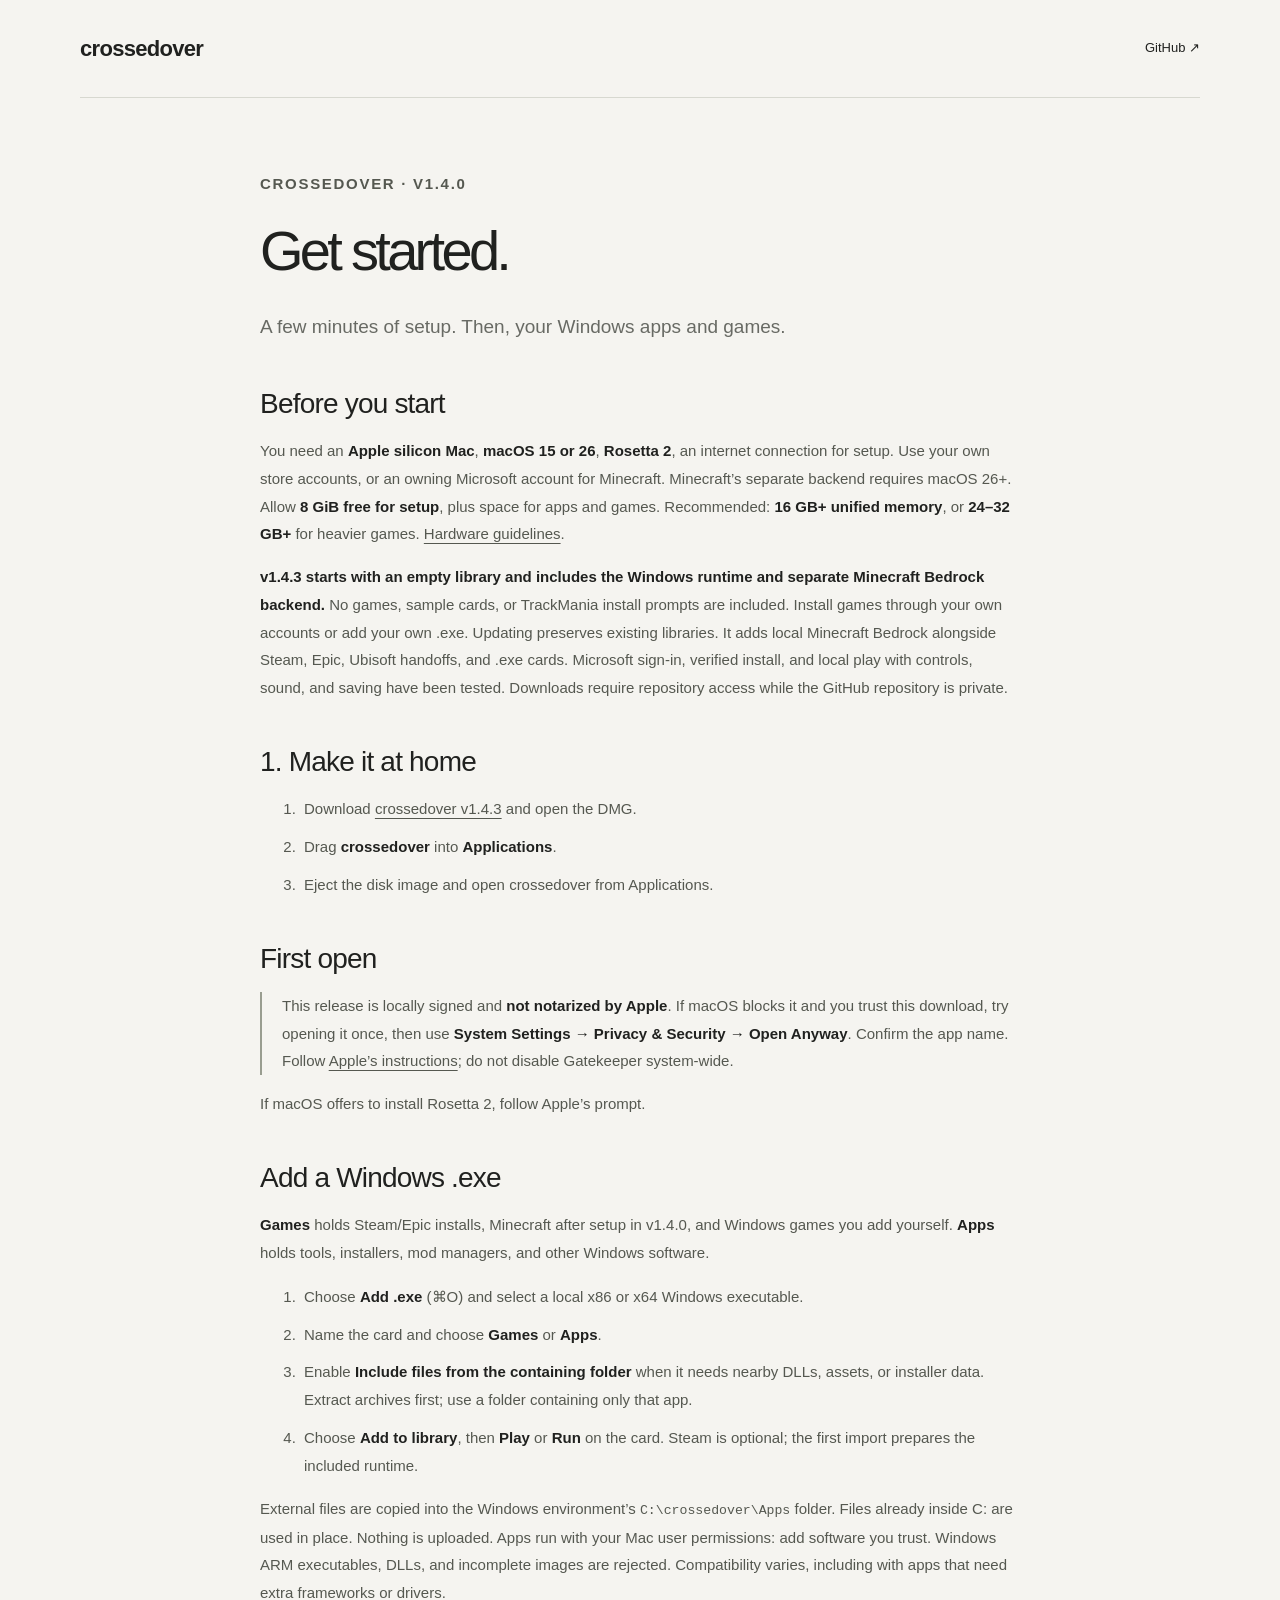
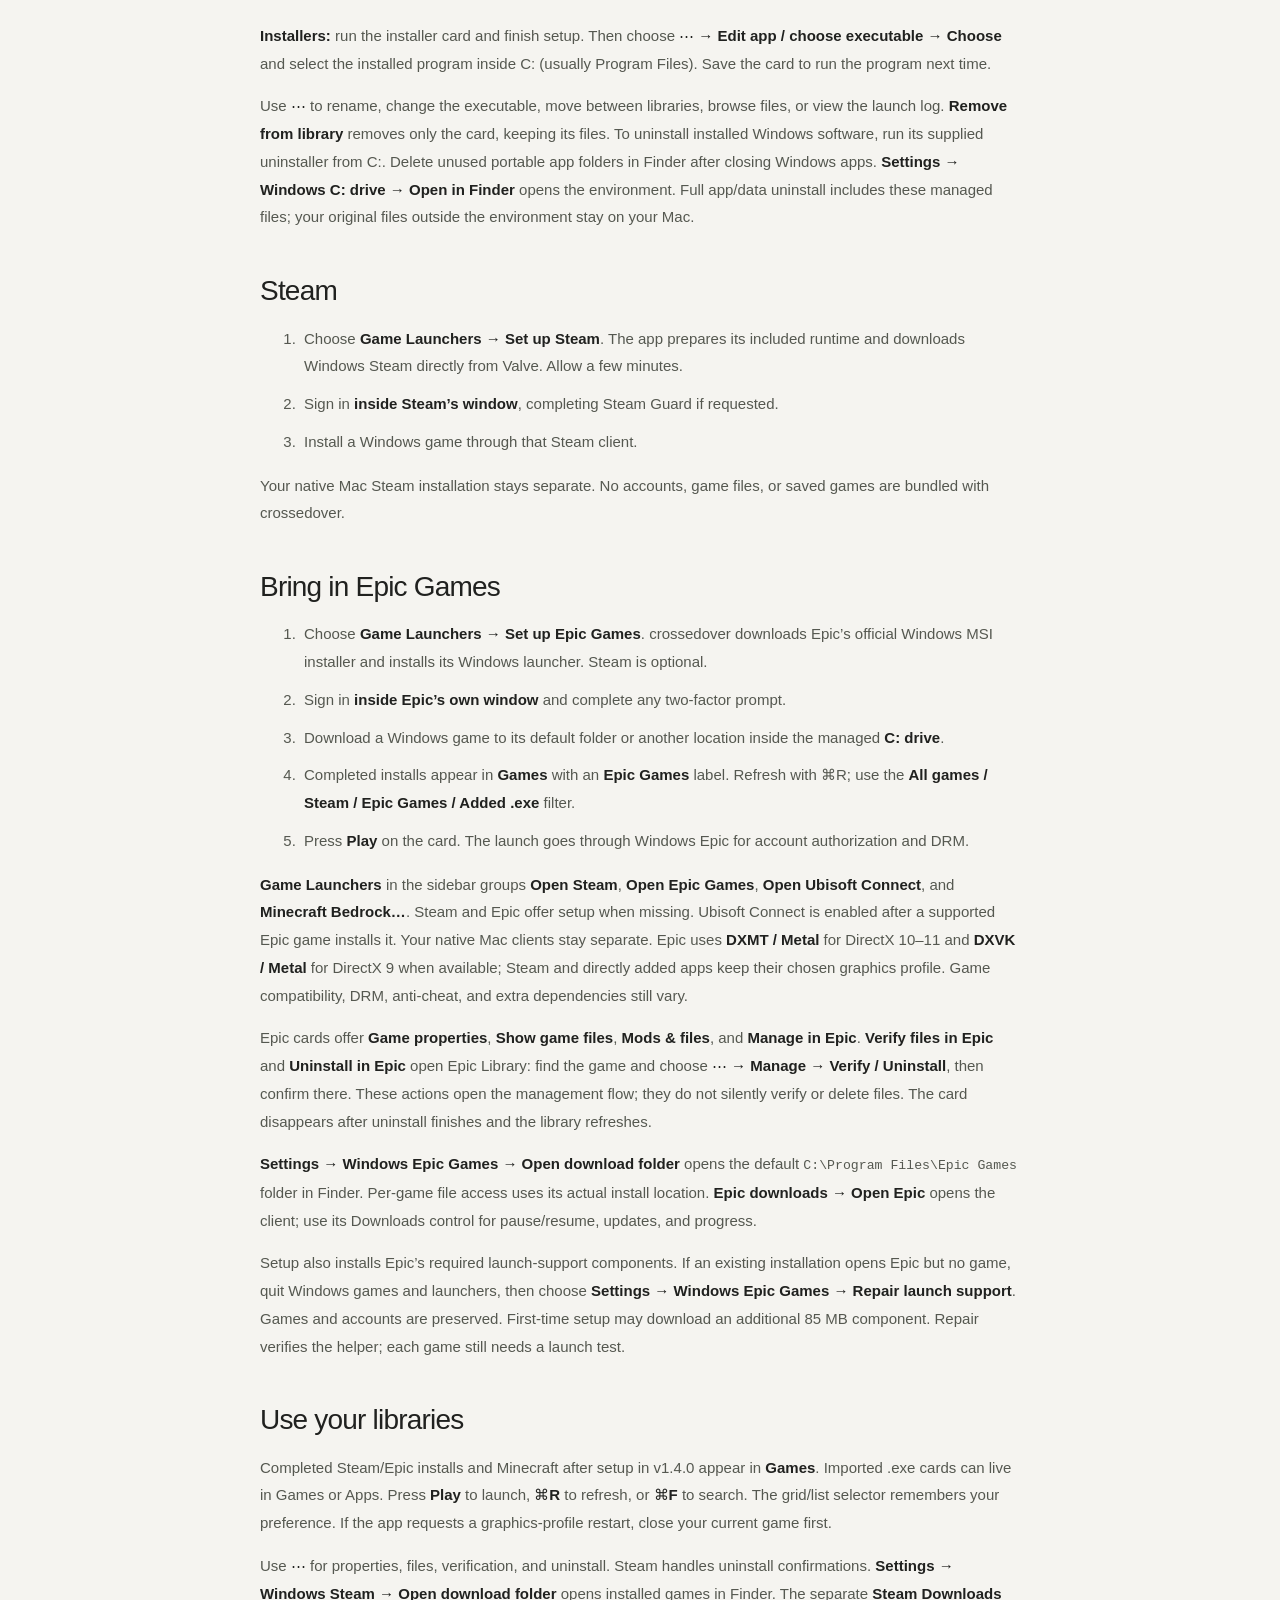
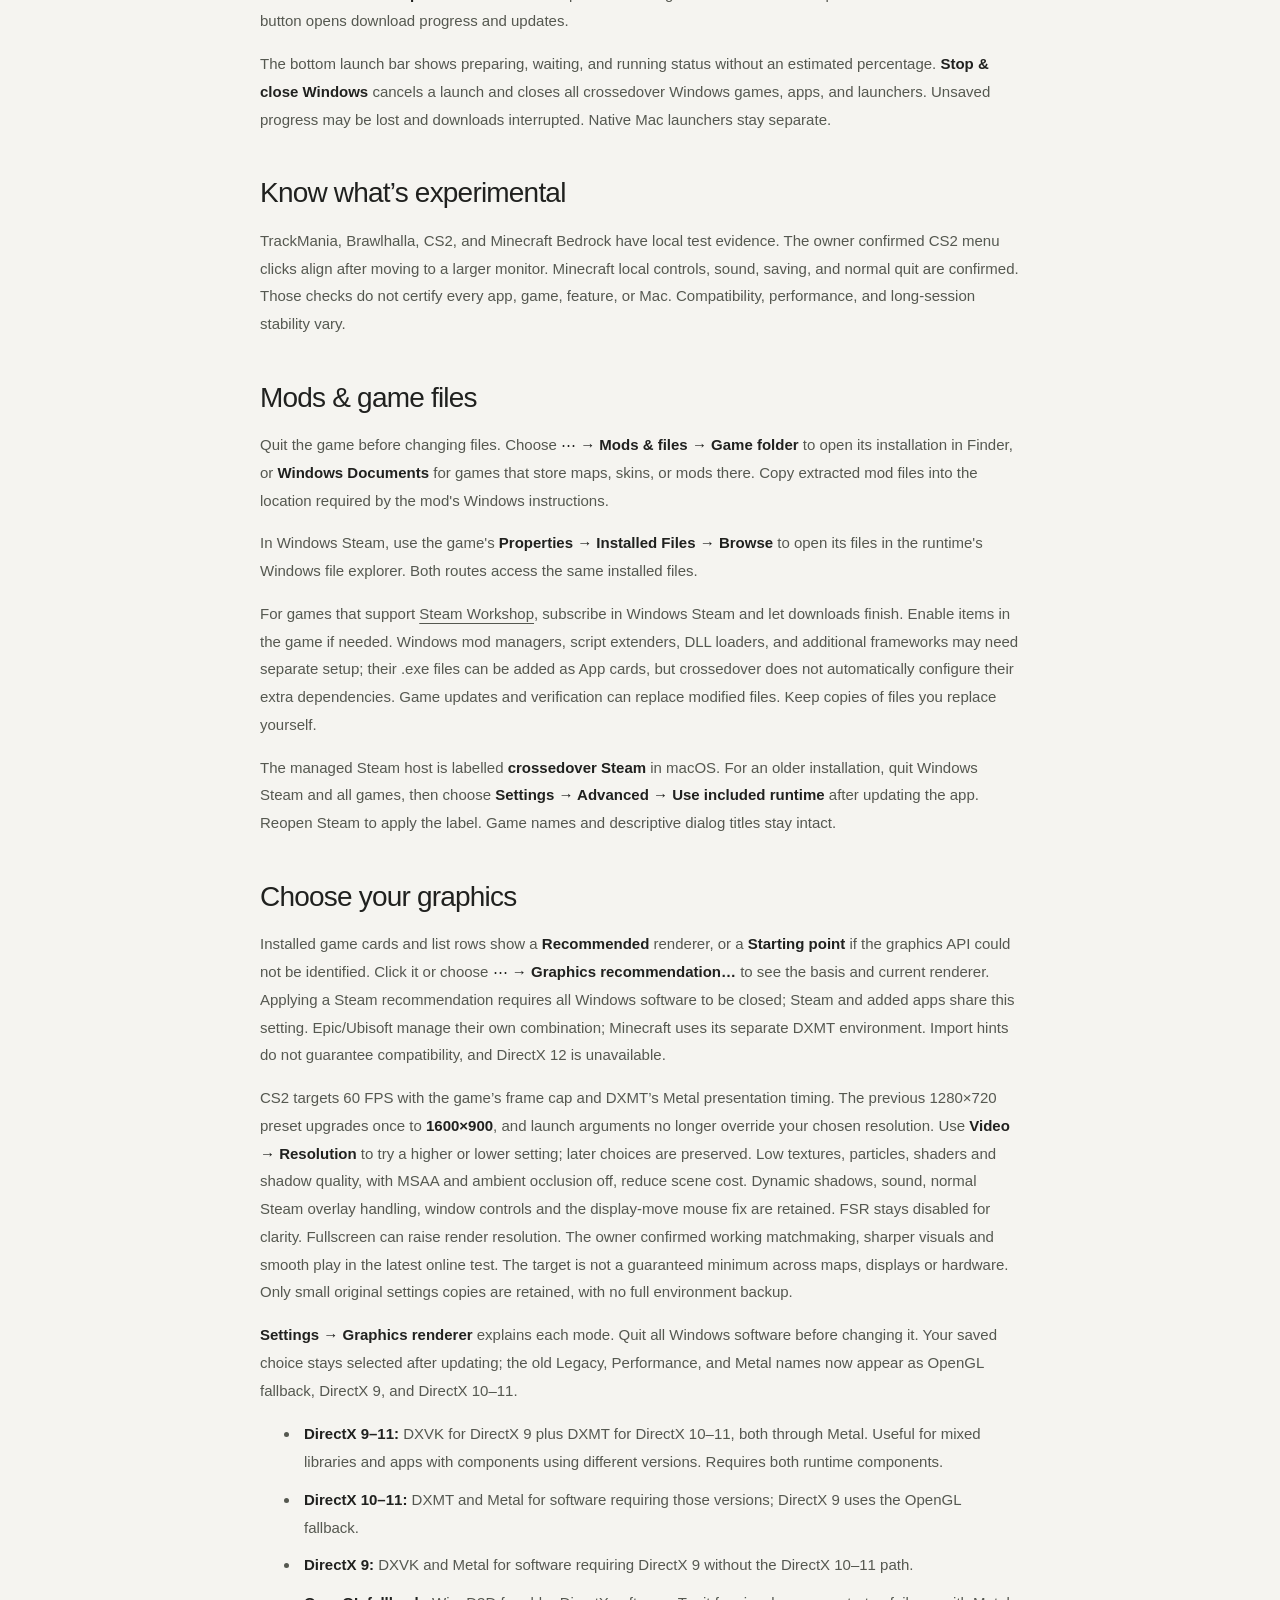
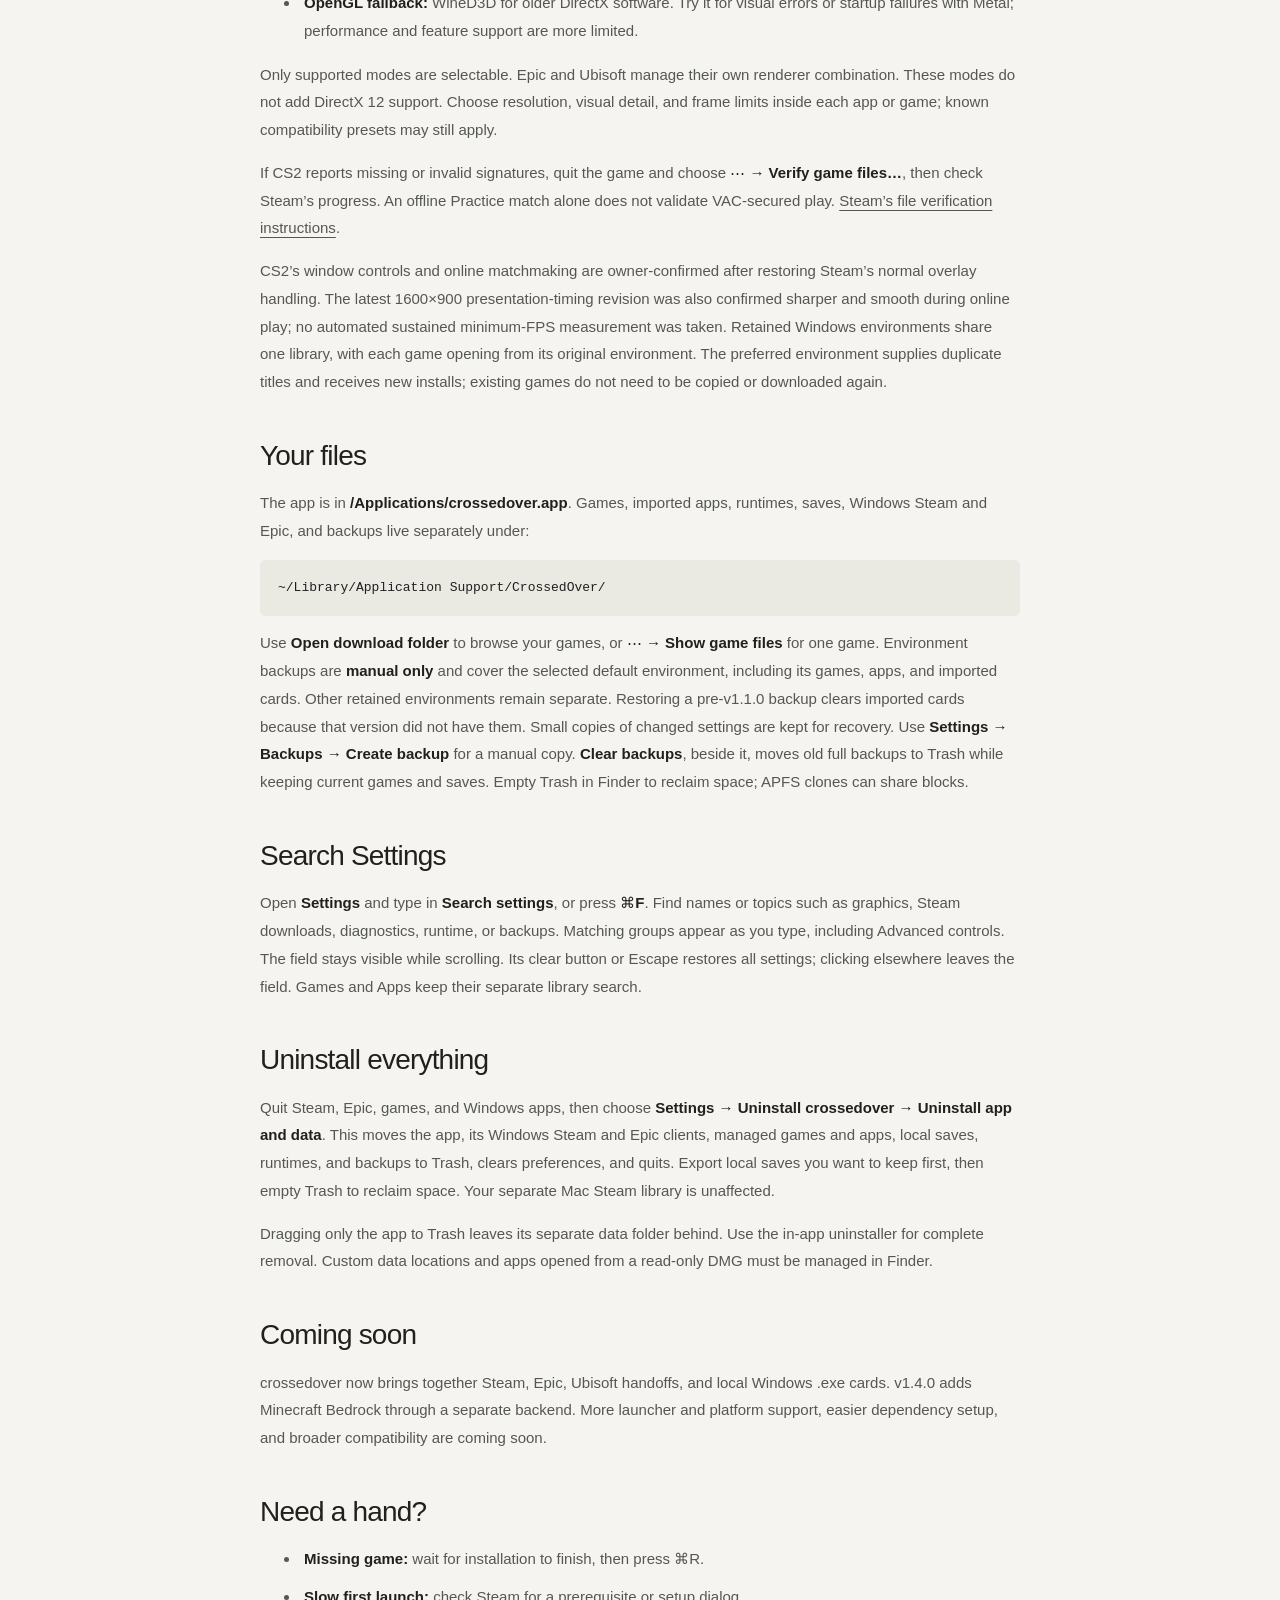
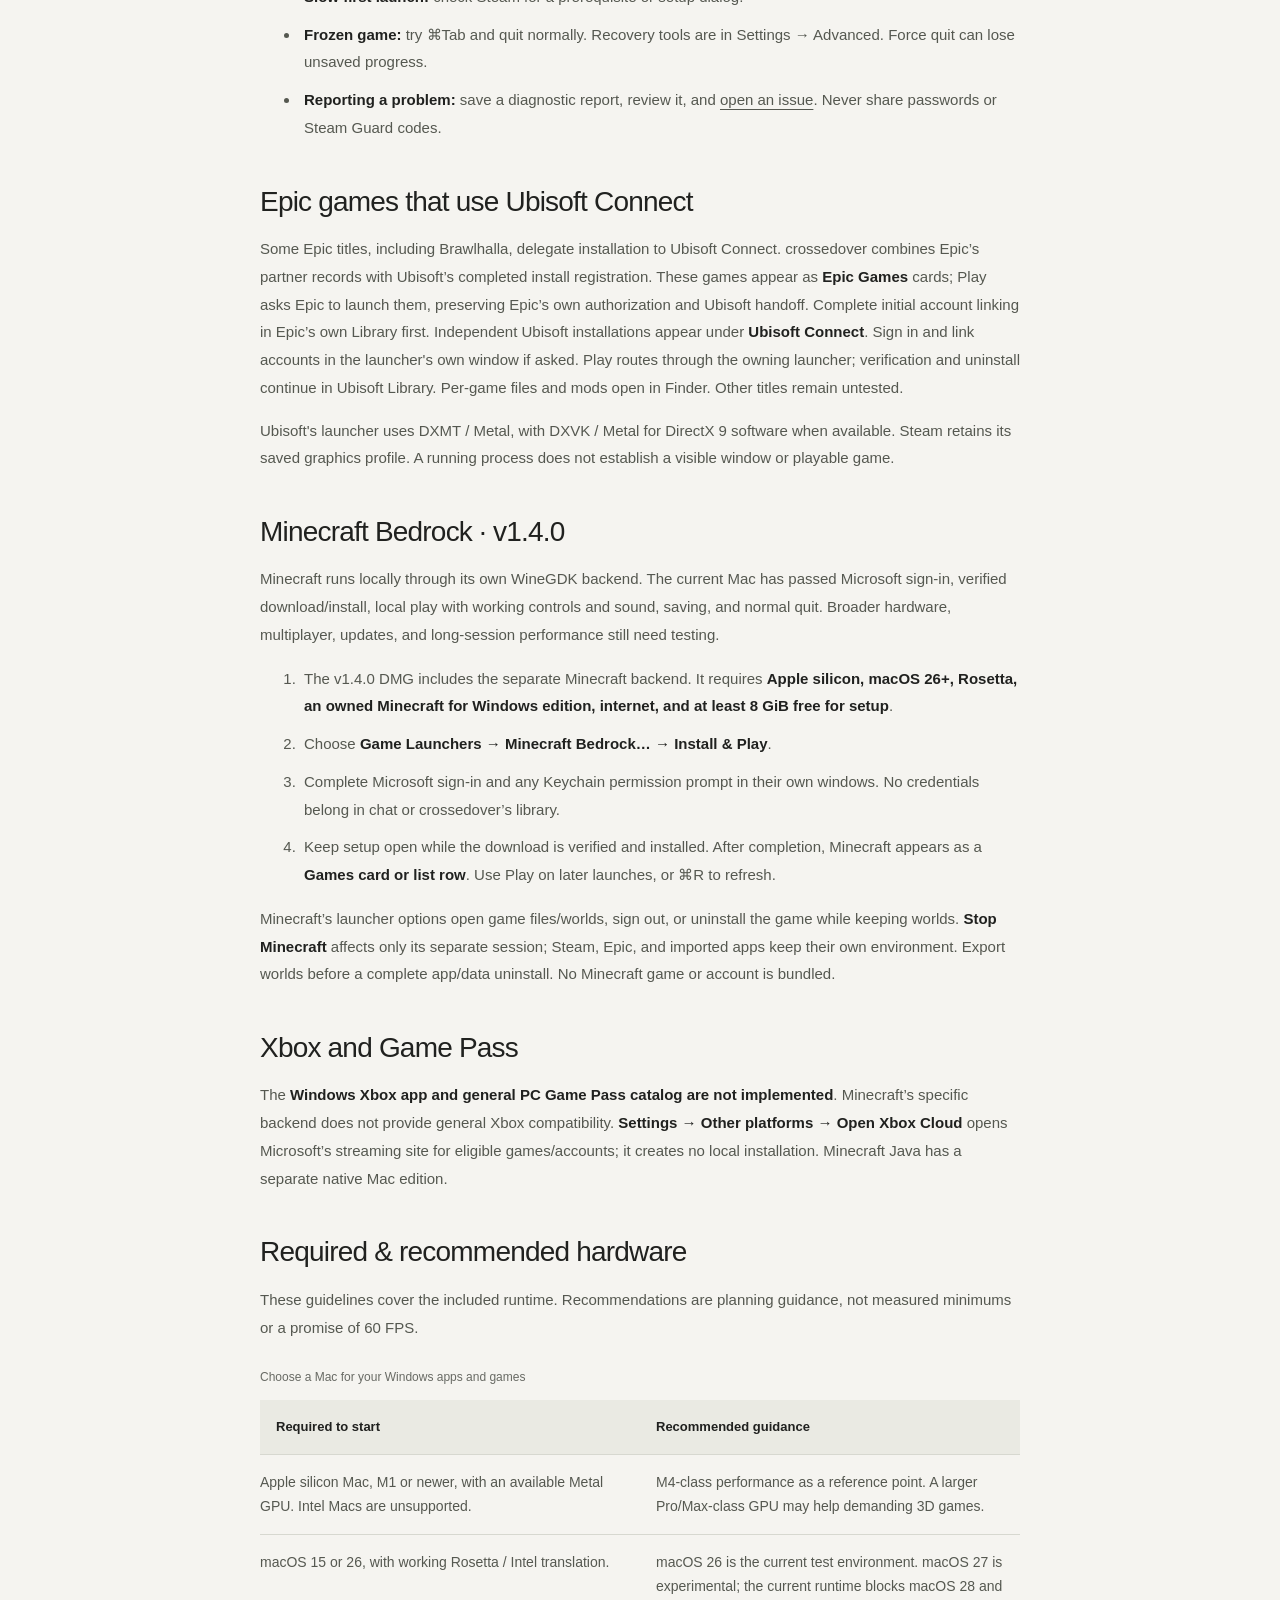
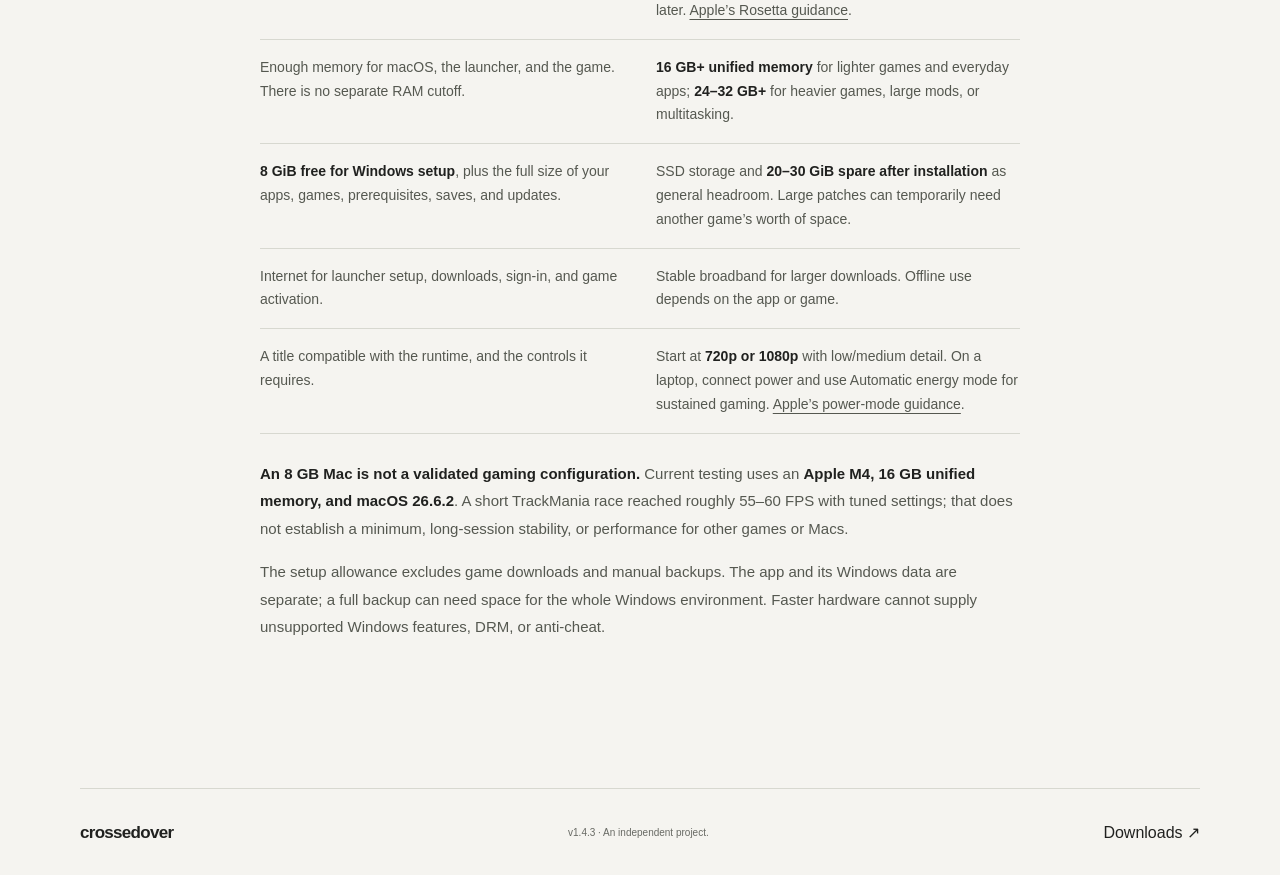
==== commit 827955c0: "Remove demo install prompts and placeholder cards for v1.4.3" ====
--- a/docs/QUICKSTART.html
+++ b/docs/QUICKSTART.html
@@ -1,4 +1,4 @@
-<!doctype html><html lang="en"><head><meta charset="utf-8"><meta name="viewport" content="width=device-width,initial-scale=1"><title>crossedover v1.4.1 — Quickstart</title><meta name="description" content="crossedover v1.4.1 guide: Windows .exe cards, Steam, Epic, Ubisoft handoffs, and local Minecraft Bedrock on Mac."><link rel="canonical" href="https://corypearl.github.io/crossedover/quickstart.html"><style>:root{color-scheme:light;--paper:#f5f4f0;--ink:#20211f;--muted:#686a64;--line:#d7d8d0;--soft:#eaeae3;font-family:-apple-system,BlinkMacSystemFont,"Segoe UI",sans-serif;font-synthesis:none}
+<!doctype html><html lang="en"><head><meta charset="utf-8"><meta name="viewport" content="width=device-width,initial-scale=1"><title>crossedover v1.4.3 — Quickstart</title><meta name="description" content="crossedover v1.4.3 guide: Windows .exe cards, Steam, Epic, Ubisoft handoffs, and local Minecraft Bedrock on Mac."><link rel="canonical" href="https://corypearl.github.io/crossedover/quickstart.html"><style>:root{color-scheme:light;--paper:#f5f4f0;--ink:#20211f;--muted:#686a64;--line:#d7d8d0;--soft:#eaeae3;font-family:-apple-system,BlinkMacSystemFont,"Segoe UI",sans-serif;font-synthesis:none}
 *{box-sizing:border-box}html{scroll-behavior:smooth;scroll-padding-top:32px}body{margin:0;background:var(--paper);color:var(--ink);font-size:16px;line-height:1.6}a{color:inherit;text-underline-offset:4px}a:focus-visible,summary:focus-visible{outline:2px solid var(--ink);outline-offset:6px;border-radius:2px}.wrap{width:min(1120px,calc(100% - 80px));margin-inline:auto}.skip{position:absolute;left:24px;top:-70px;padding:10px 18px;background:var(--ink);color:var(--paper);z-index:5}.skip:focus{top:12px}.nav{display:flex;justify-content:space-between;align-items:center;padding-block:31px;border-bottom:1px solid var(--line)}.wordmark{display:inline-flex;gap:11px;align-items:center;font-size:22px;font-weight:650;letter-spacing:-.7px;text-decoration:none}.wordmark img{display:block}.nav nav{display:flex;gap:30px;font-size:13px}.nav nav a{text-decoration:none}.nav nav a:hover{text-decoration:underline}.eyebrow{font-size:10px;line-height:1.5;letter-spacing:1.7px;font-weight:600;color:var(--muted);margin:0 0 24px}.hero{padding-block:96px 62px;display:grid;grid-template-columns:1.2fr 1fr;gap:64px;align-items:end}h1,h2,h3,p{margin-top:0}h1{font-size:clamp(46px,5.4vw,76px);font-weight:500;line-height:1.05;letter-spacing:-3.7px;margin-bottom:0}h2{font-size:clamp(30px,3.3vw,44px);line-height:1.12;font-weight:500;letter-spacing:-1.8px;margin-bottom:0}h3{font-size:16px;font-weight:600;letter-spacing:-.3px;margin-bottom:9px}.hero-copy{max-width:390px}.hero-copy>p:first-child{font-size:17px;color:#51534e;line-height:1.75;margin-bottom:24px}.button{display:inline-flex;align-items:center;justify-content:space-between;gap:36px;min-height:48px;padding:12px 20px;background:var(--ink);color:var(--paper);border:1px solid var(--ink);border-radius:6px;font-size:13px;font-weight:600;text-decoration:none;transition:background .15s,transform .15s}.button:hover{background:#393b36;transform:translateY(-1px)}.button span{font-size:19px;font-weight:400;line-height:1}.download-note{font-size:11px;color:var(--muted);line-height:1.8;margin:14px 0 0}.app-preview{margin-top:0;margin-bottom:0}.app-frame{position:relative;overflow:hidden;border:1px solid #353633;border-radius:12px;background:#161616;box-shadow:0 16px 36px #20211f0b}.app-frame>img{display:block;width:100%;height:auto}.traffic-lights{position:absolute;top:16px;left:17px;display:flex;gap:7px;z-index:1}.traffic-lights i{width:9px;height:9px;background:#777b74;border-radius:50%}.traffic-lights i:nth-child(2){background:#62665f}.traffic-lights i:nth-child(3){background:#51554e}figcaption{display:flex;justify-content:space-between;gap:20px;margin-top:15px;font-size:11px;color:var(--muted)}.intro{padding-block:94px 82px}.intro-columns{display:grid;grid-template-columns:1fr 1fr;gap:64px}.intro-columns>p{max-width:480px;color:var(--muted);font-size:15px}.details-grid{display:grid;grid-template-columns:repeat(3,1fr);gap:48px;margin-top:50px;border-top:1px solid var(--line);padding-top:24px}.details-grid span{font-size:11px;color:var(--muted)}.details-grid h3{margin-top:22px}.details-grid p{font-size:13px;color:var(--muted);max-width:285px;margin-bottom:0}.getting-started{border-block:1px solid var(--line);padding-block:56px}.section-heading{display:flex;justify-content:space-between;gap:32px;align-items:end}.section-heading>a{font-size:13px;white-space:nowrap}.steps{list-style:none;margin:40px 0 0;padding:0;display:grid;grid-template-columns:repeat(3,1fr);gap:48px}.steps li{display:flex;gap:15px;align-items:flex-start}.steps li>span{display:grid;place-items:center;flex:none;width:24px;height:24px;border:1px solid #bcbeb4;border-radius:50%;font-size:11px}.steps h3{font-size:14px}.steps p{font-size:13px;color:var(--muted);margin:0}.questions{padding-block:78px}.questions h2{margin-bottom:34px}.questions details{border-bottom:1px solid var(--line);padding-block:21px}.questions summary{list-style:none;cursor:pointer;display:flex;align-items:center;justify-content:space-between;gap:20px;font-size:15px;font-weight:500}.questions summary::-webkit-details-marker{display:none}.questions summary:after{content:"+";font-size:21px;color:var(--muted);font-weight:300}.questions details[open] summary:after{content:"−"}.questions details p{font-size:13px;color:var(--muted);max-width:740px;margin:15px 0 1px;line-height:1.85}code{font-family:ui-monospace,SFMono-Regular,Menlo,monospace;font-size:.88em;overflow-wrap:anywhere}.last-call{display:flex;justify-content:space-between;gap:32px;align-items:center;background:var(--soft);padding:40px;border-radius:8px}.last-call .eyebrow{margin-bottom:12px}.last-call h2{font-size:32px;letter-spacing:-1.2px}footer{display:flex;justify-content:space-between;gap:35px;align-items:center;margin-top:72px;padding-block:30px;border-top:1px solid var(--line)}footer .wordmark{font-size:17px}footer p{font-size:10px;color:var(--muted);margin:0}footer>div{display:flex;gap:22px;font-size:11px}footer a{text-decoration:none}.guide{max-width:760px;padding-block:72px 60px}.guide h1{font-size:56px;margin-bottom:28px}.guide .lede{font-size:19px;color:var(--muted);margin-bottom:42px}.guide h2{font-size:28px;letter-spacing:-.8px;margin-top:44px;margin-bottom:18px}.guide p,.guide li{font-size:15px;color:#555850;line-height:1.85}.guide li{padding-left:4px;margin-bottom:10px}.guide strong{color:var(--ink);font-weight:600}.guide .note{border-left:2px solid #999d90;padding-left:20px}.guide figure{margin:32px 0}.guide figure img{display:block;width:100%;height:auto;border-radius:8px;border:1px solid var(--line)}.guide pre{padding:18px;background:var(--soft);border-radius:6px;white-space:pre-wrap;overflow-wrap:anywhere;font-size:13px}.guide .back{display:inline-block;font-size:12px;margin-bottom:32px}
 @media(min-width:1500px){.wrap{width:min(1220px,calc(100% - 120px))}.hero{padding-top:112px}}
 @media(max-width:850px){.wrap{width:calc(100% - 48px)}.hero{grid-template-columns:1fr;gap:30px;padding-top:58px;padding-bottom:40px}.hero-copy{max-width:540px}h1{font-size:64px;letter-spacing:-2.9px}.intro{padding-block:64px}.intro-columns{gap:28px}.details-grid,.steps{gap:24px}.section-heading{align-items:start}.last-call{padding:30px}.last-call h2{font-size:28px}.traffic-lights{top:11px;left:12px;gap:5px}.traffic-lights i{width:7px;height:7px}footer{flex-wrap:wrap}.guide{padding-top:48px}}
@@ -12,7 +12,7 @@
 </style></head><body><header class="nav wrap"><a class="wordmark" href="https://corypearl.github.io/crossedover/">crossedover</a><nav aria-label="Main navigation"><a href="https://github.com/CoryPearl/crossedover">GitHub ↗</a></nav></header><main class="guide wrap"><p class="eyebrow">CROSSEDOVER · V1.4.0</p>
 <h1>Get started.</h1><p class="lede">A few minutes of setup. Then, your Windows apps and games.</p>
 <h2>Before you start</h2><p>You need an <strong>Apple silicon Mac</strong>, <strong>macOS 15 or 26</strong>, <strong>Rosetta 2</strong>, an internet connection for setup. Use your own store accounts, or an owning Microsoft account for Minecraft. Minecraft’s separate backend requires macOS 26+. Allow <strong>8 GiB free for setup</strong>, plus space for apps and games. Recommended: <strong>16 GB+ unified memory</strong>, or <strong>24–32 GB+</strong> for heavier games. <a href="#hardware">Hardware guidelines</a>.</p>
-<p><strong>v1.4.1 adds Settings search and includes the Windows runtime and separate Minecraft Bedrock backend.</strong> It adds local Minecraft Bedrock alongside Steam, Epic, Ubisoft handoffs, and .exe cards. Microsoft sign-in, verified install, and local play with controls, sound, and saving have been tested. Downloads require repository access while the GitHub repository is private.</p><h2>1. Make it at home</h2><ol><li>Download <a href="https://github.com/CoryPearl/crossedover/releases/download/v1.4.1/crossedover-1.4.1.dmg">crossedover v1.4.1</a> and open the DMG.</li><li>Drag <strong>crossedover</strong> into <strong>Applications</strong>.</li><li>Eject the disk image and open crossedover from Applications.</li></ol>
+<p><strong>v1.4.3 starts with an empty library and includes the Windows runtime and separate Minecraft Bedrock backend.</strong> No games, sample cards, or TrackMania install prompts are included. Install games through your own accounts or add your own .exe. Updating preserves existing libraries. It adds local Minecraft Bedrock alongside Steam, Epic, Ubisoft handoffs, and .exe cards. Microsoft sign-in, verified install, and local play with controls, sound, and saving have been tested. Downloads require repository access while the GitHub repository is private.</p><h2>1. Make it at home</h2><ol><li>Download <a href="https://github.com/CoryPearl/crossedover/releases/download/v1.4.3/crossedover-1.4.3.dmg">crossedover v1.4.3</a> and open the DMG.</li><li>Drag <strong>crossedover</strong> into <strong>Applications</strong>.</li><li>Eject the disk image and open crossedover from Applications.</li></ol>
 <h2 id="first-open">First open</h2><p class="note">This release is locally signed and <strong>not notarized by Apple</strong>. If macOS blocks it and you trust this download, try opening it once, then use <strong>System Settings → Privacy &amp; Security → Open Anyway</strong>. Confirm the app name. Follow <a href="https://support.apple.com/en-us/102445">Apple’s instructions</a>; do not disable Gatekeeper system-wide.</p><p>If macOS offers to install Rosetta 2, follow Apple’s prompt.</p>
 <h2 id="exe">Add a Windows .exe</h2><p><strong>Games</strong> holds Steam/Epic installs, Minecraft after setup in v1.4.0, and Windows games you add yourself. <strong>Apps</strong> holds tools, installers, mod managers, and other Windows software.</p><ol><li>Choose <strong>Add .exe</strong> (⌘O) and select a local x86 or x64 Windows executable.</li><li>Name the card and choose <strong>Games</strong> or <strong>Apps</strong>.</li><li>Enable <strong>Include files from the containing folder</strong> when it needs nearby DLLs, assets, or installer data. Extract archives first; use a folder containing only that app.</li><li>Choose <strong>Add to library</strong>, then <strong>Play</strong> or <strong>Run</strong> on the card. Steam is optional; the first import prepares the included runtime.</li></ol><p>External files are copied into the Windows environment’s <code>C:\crossedover\Apps</code> folder. Files already inside C: are used in place. Nothing is uploaded. Apps run with your Mac user permissions: add software you trust. Windows ARM executables, DLLs, and incomplete images are rejected. Compatibility varies, including with apps that need extra frameworks or drivers.</p><p><strong>Installers:</strong> run the installer card and finish setup. Then choose <strong>⋯ → Edit app / choose executable → Choose</strong> and select the installed program inside C: (usually Program Files). Save the card to run the program next time.</p><p>Use <strong>⋯</strong> to rename, change the executable, move between libraries, browse files, or view the launch log. <strong>Remove from library</strong> removes only the card, keeping its files. To uninstall installed Windows software, run its supplied uninstaller from C:. Delete unused portable app folders in Finder after closing Windows apps. <strong>Settings → Windows C: drive → Open in Finder</strong> opens the environment. Full app/data uninstall includes these managed files; your original files outside the environment stay on your Mac.</p>
 <h2>Steam</h2><ol><li>Choose <strong>Game Launchers → Set up Steam</strong>. The app prepares its included runtime and downloads Windows Steam directly from Valve. Allow a few minutes.</li><li>Sign in <strong>inside Steam’s window</strong>, completing Steam Guard if requested.</li><li>Install a Windows game through that Steam client.</li></ol><p>Your native Mac Steam installation stays separate. No accounts, game files, or saved games are bundled with crossedover.</p>
@@ -42,4 +42,4 @@
 </tbody></table>
 <p><strong>An 8 GB Mac is not a validated gaming configuration.</strong> Current testing uses an <strong>Apple M4, 16 GB unified memory, and macOS 26.6.2</strong>. A short TrackMania race reached roughly 55–60 FPS with tuned settings; that does not establish a minimum, long-session stability, or performance for other games or Macs.</p>
 <p>The setup allowance excludes game downloads and manual backups. The app and its Windows data are separate; a full backup can need space for the whole Windows environment. Faster hardware cannot supply unsupported Windows features, DRM, or anti-cheat.</p>
-</main><footer class="wrap"><a class="wordmark" href="https://corypearl.github.io/crossedover/">crossedover</a><p>v1.4.1 · An independent project.</p><a href="https://github.com/CoryPearl/crossedover/releases/tag/v1.4.1">Downloads ↗</a></footer></body></html>
+</main><footer class="wrap"><a class="wordmark" href="https://corypearl.github.io/crossedover/">crossedover</a><p>v1.4.3 · An independent project.</p><a href="https://github.com/CoryPearl/crossedover/releases/tag/v1.4.3">Downloads ↗</a></footer></body></html>
